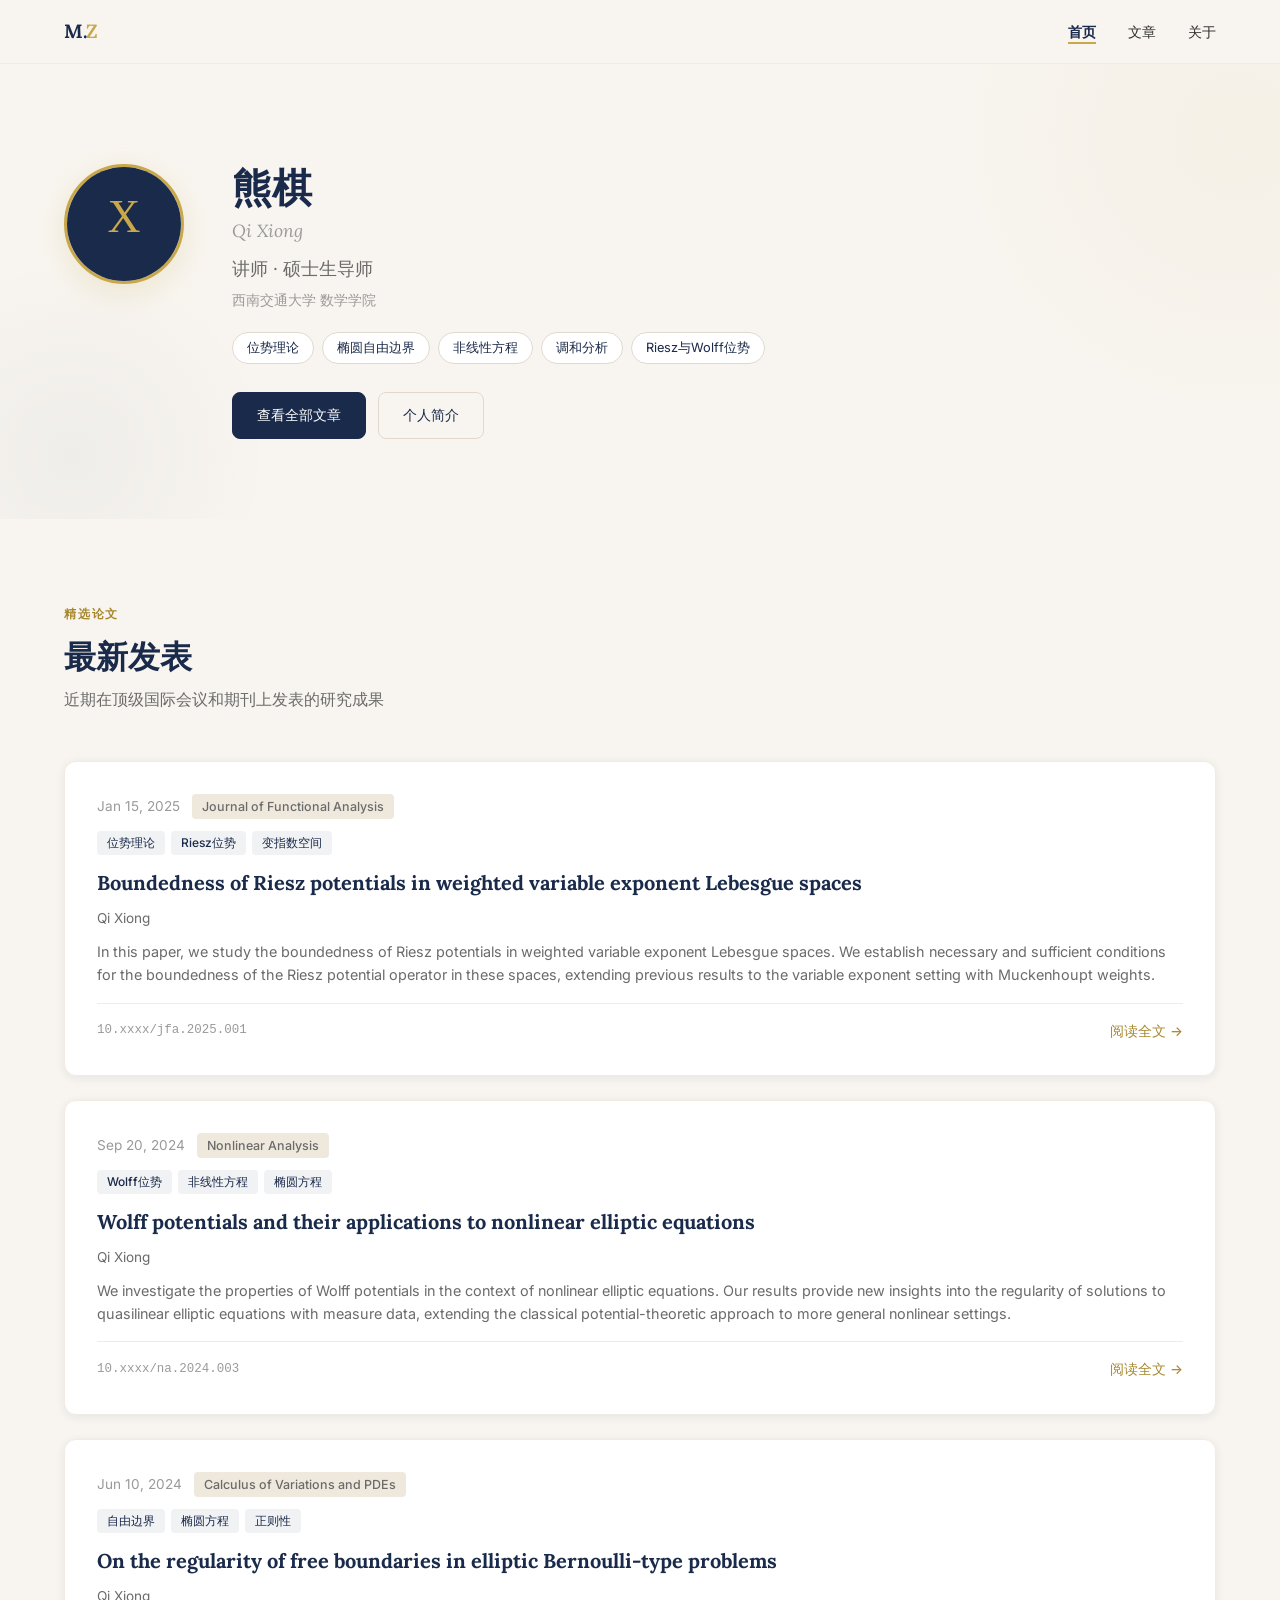
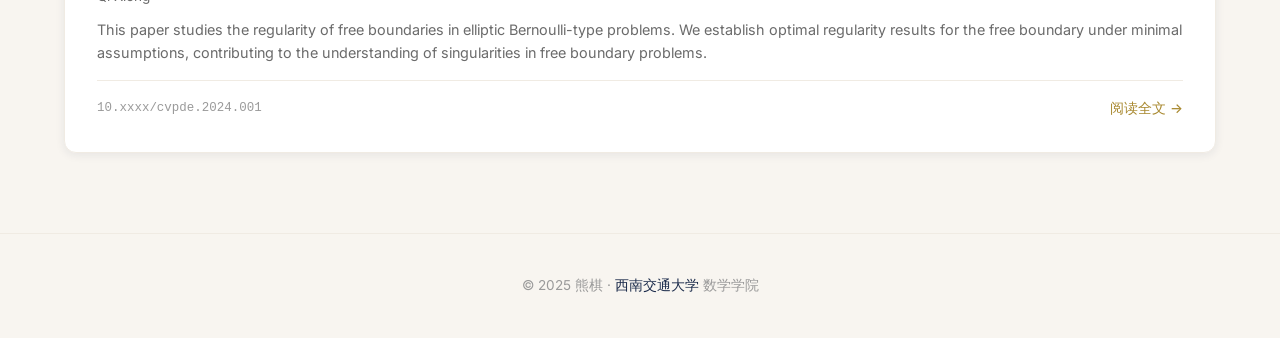
==== index.html @ 9bc05aa5 "v4" ====
<!DOCTYPE html>
<html lang="zh-CN">
<head>
  <meta charset="UTF-8">
  <meta name="viewport" content="width=device-width, initial-scale=1.0">
  <title>熊棋 - 西南交通大学 | 学术主页</title>
  <meta name="description" content="熊棋，西南交通大学数学学院讲师，研究领域包括位势理论、椭圆自由边界、非线性方程等。">
  <link rel="preconnect" href="https://fonts.googleapis.com">
  <link rel="preconnect" href="https://fonts.gstatic.com" crossorigin>
  <link href="https://fonts.googleapis.com/css2?family=Inter:wght@400;500;600;700&family=Lora:ital,wght@0,400;0,600;0,700;1,400&display=swap" rel="stylesheet">
  <link rel="stylesheet" href="css/style.css">
</head>
<body data-page="home">

  <!-- Navigation -->
  <nav class="nav">
    <div class="nav-inner">
      <a href="index.html" class="nav-logo">M.<span>Z</span></a>
      <ul class="nav-links">
        <li><a href="index.html">首页</a></li>
        <li><a href="articles.html">文章</a></li>
        <li><a href="about.html">关于</a></li>
      </ul>
      <button class="nav-toggle" aria-label="切换导航菜单">
        <span></span>
        <span></span>
        <span></span>
      </button>
    </div>
  </nav>

  <!-- Main Content -->
  <main class="main">

    <!-- Hero Section -->
    <section class="hero">
      <div class="container">
        <div class="hero-content">
          <div class="hero-avatar fade-in" id="hero-avatar">
            <div class="skeleton" style="width:120px;height:120px;border-radius:50%;"></div>
          </div>
          <div class="hero-text">
            <h1 class="hero-name fade-in fade-in-delay-1" id="hero-name"></h1>
            <p class="hero-name-en fade-in fade-in-delay-1" id="hero-name-en"></p>
            <p class="hero-title fade-in fade-in-delay-2" id="hero-title"></p>
            <p class="hero-affiliation fade-in fade-in-delay-2" id="hero-affiliation"></p>
            <div class="hero-interests fade-in fade-in-delay-3" id="hero-interests"></div>
            <div class="hero-actions fade-in fade-in-delay-4">
              <a href="articles.html" class="btn btn-primary">查看全部文章</a>
              <a href="about.html" class="btn btn-outline">个人简介</a>
            </div>
          </div>
        </div>
      </div>
    </section>

    <!-- Stats Section -->
    <div class="stats">
      <div class="stats-grid">
        <div class="stat-item fade-in">
          <div class="stat-number" id="stat-papers">—</div>
          <div class="stat-label">论文总数</div>
        </div>
        <div class="stat-item fade-in fade-in-delay-1">
          <div class="stat-number" id="stat-citations">—</div>
          <div class="stat-label">引用次数</div>
        </div>
        <div class="stat-item fade-in fade-in-delay-2">
          <div class="stat-number" id="stat-hindex">—</div>
          <div class="stat-label">H-index</div>
        </div>
        <div class="stat-item fade-in fade-in-delay-3">
          <div class="stat-number" id="stat-since">—</div>
          <div class="stat-label">研究起始</div>
        </div>
      </div>
    </div>

    <!-- Featured Articles -->
    <section class="section">
      <div class="container">
        <div class="section-header fade-in">
          <span class="section-tag">精选论文</span>
          <h2 class="section-title">最新发表</h2>
          <p class="section-subtitle">近期在顶级国际会议和期刊上发表的研究成果</p>
        </div>
        <div class="articles-grid" id="featured-articles">
          <div class="skeleton" style="height:200px;margin-bottom:16px;"></div>
          <div class="skeleton" style="height:200px;margin-bottom:16px;"></div>
          <div class="skeleton" style="height:200px;"></div>
        </div>
      </div>
    </section>

  </main>

  <!-- Footer -->
  <footer class="footer">
    <div class="footer-inner">
      <p class="footer-text">&copy; 2025 熊棋 · <a href="https://www.swjtu.edu.cn" target="_blank" rel="noopener">西南交通大学</a> 数学学院</p>
    </div>
  </footer>

  <script src="js/main.js"></script>
</body>
</html>
---- css/style.css ----
/* ===== CSS Variables ===== */
:root {
  --color-navy: #1a2a4a;
  --color-navy-light: #2a3f6a;
  --color-navy-dark: #0f1a2e;
  --color-gold: #c9a84c;
  --color-gold-light: #e0c878;
  --color-gold-dark: #a8882e;
  --color-ivory: #f8f5f0;
  --color-ivory-dark: #efe8dd;
  --color-white: #ffffff;
  --color-text: #2d2d2d;
  --color-text-light: #6b6b6b;
  --color-text-lighter: #9a9a9a;
  --color-border: #e0d8cc;
  --color-border-light: #f0ebe3;
  --color-card-shadow: rgba(26, 42, 74, 0.08);
  --color-card-shadow-hover: rgba(26, 42, 74, 0.15);
  --font-heading: 'Lora', 'Georgia', 'Times New Roman', serif;
  --font-body: 'Inter', -apple-system, BlinkMacSystemFont, 'Segoe UI', sans-serif;
  --font-mono: 'JetBrains Mono', 'Fira Code', 'Consolas', monospace;
  --max-width: 1200px;
  --nav-height: 64px;
  --transition: 0.3s cubic-bezier(0.4, 0, 0.2, 1);
}

/* ===== Reset & Base ===== */
*, *::before, *::after {
  margin: 0;
  padding: 0;
  box-sizing: border-box;
}

html {
  scroll-behavior: smooth;
  font-size: 16px;
}

body {
  font-family: var(--font-body);
  color: var(--color-text);
  background-color: var(--color-ivory);
  line-height: 1.7;
  -webkit-font-smoothing: antialiased;
  -moz-osx-font-smoothing: grayscale;
}

/* ===== Navigation ===== */
.nav {
  position: fixed;
  top: 0;
  left: 0;
  right: 0;
  z-index: 1000;
  background: rgba(248, 245, 240, 0.92);
  backdrop-filter: blur(12px);
  -webkit-backdrop-filter: blur(12px);
  border-bottom: 1px solid var(--color-border-light);
  height: var(--nav-height);
  transition: box-shadow var(--transition);
}

.nav.scrolled {
  box-shadow: 0 2px 20px rgba(26, 42, 74, 0.06);
}

.nav-inner {
  max-width: var(--max-width);
  margin: 0 auto;
  padding: 0 24px;
  height: 100%;
  display: flex;
  align-items: center;
  justify-content: space-between;
}

.nav-logo {
  font-family: var(--font-heading);
  font-size: 1.2rem;
  font-weight: 700;
  color: var(--color-navy);
  text-decoration: none;
  letter-spacing: -0.02em;
}

.nav-logo span {
  color: var(--color-gold);
}

.nav-links {
  display: flex;
  align-items: center;
  gap: 32px;
  list-style: none;
}

.nav-links a {
  text-decoration: none;
  color: var(--color-text);
  font-size: 0.9rem;
  font-weight: 500;
  transition: color var(--transition);
  position: relative;
  padding: 4px 0;
}

.nav-links a::after {
  content: '';
  position: absolute;
  bottom: 0;
  left: 0;
  width: 0;
  height: 2px;
  background: var(--color-gold);
  transition: width var(--transition);
}

.nav-links a:hover {
  color: var(--color-navy);
}

.nav-links a:hover::after,
.nav-links a.active::after {
  width: 100%;
}

.nav-links a.active {
  color: var(--color-navy);
  font-weight: 600;
}

.nav-toggle {
  display: none;
  flex-direction: column;
  gap: 5px;
  cursor: pointer;
  background: none;
  border: none;
  padding: 4px;
}

.nav-toggle span {
  display: block;
  width: 24px;
  height: 2px;
  background: var(--color-navy);
  transition: var(--transition);
  border-radius: 2px;
}

.nav-toggle.open span:nth-child(1) {
  transform: rotate(45deg) translate(5px, 5px);
}

.nav-toggle.open span:nth-child(2) {
  opacity: 0;
}

.nav-toggle.open span:nth-child(3) {
  transform: rotate(-45deg) translate(5px, -5px);
}

/* ===== Main Content ===== */
.main {
  padding-top: var(--nav-height);
  min-height: 100vh;
}

.container {
  max-width: var(--max-width);
  margin: 0 auto;
  padding: 0 24px;
}

/* ===== Hero Section ===== */
.hero {
  padding: 100px 0 80px;
  position: relative;
  overflow: hidden;
}

.hero::before {
  content: '';
  position: absolute;
  top: -50%;
  right: -20%;
  width: 600px;
  height: 600px;
  background: radial-gradient(circle, rgba(201, 168, 76, 0.06) 0%, transparent 70%);
  pointer-events: none;
}

.hero::after {
  content: '';
  position: absolute;
  bottom: -30%;
  left: -10%;
  width: 400px;
  height: 400px;
  background: radial-gradient(circle, rgba(26, 42, 74, 0.04) 0%, transparent 70%);
  pointer-events: none;
}

.hero-content {
  display: flex;
  align-items: flex-start;
  gap: 48px;
  position: relative;
  z-index: 1;
}

.hero-avatar {
  flex-shrink: 0;
  width: 120px;
  height: 120px;
  border-radius: 50%;
  overflow: hidden;
  border: 3px solid var(--color-gold);
  box-shadow: 0 8px 30px rgba(201, 168, 76, 0.2);
}

.hero-avatar img {
  width: 100%;
  height: 100%;
  object-fit: cover;
}

.hero-text {
  flex: 1;
}

.hero-name {
  font-family: var(--font-heading);
  font-size: 2.5rem;
  font-weight: 700;
  color: var(--color-navy);
  line-height: 1.2;
  margin-bottom: 4px;
}

.hero-name-en {
  font-family: var(--font-heading);
  font-size: 1.1rem;
  color: var(--color-text-lighter);
  font-style: italic;
  margin-bottom: 8px;
}

.hero-title {
  font-size: 1.1rem;
  color: var(--color-text-light);
  margin-bottom: 4px;
}

.hero-affiliation {
  font-size: 0.9rem;
  color: var(--color-text-lighter);
  margin-bottom: 20px;
}

.hero-interests {
  display: flex;
  flex-wrap: wrap;
  gap: 8px;
  margin-bottom: 28px;
}

.hero-interests span {
  background: var(--color-white);
  padding: 4px 14px;
  border-radius: 20px;
  font-size: 0.8rem;
  color: var(--color-navy);
  border: 1px solid var(--color-border);
  transition: all var(--transition);
}

.hero-interests span:hover {
  border-color: var(--color-gold);
  background: rgba(201, 168, 76, 0.06);
}

.hero-actions {
  display: flex;
  gap: 12px;
  flex-wrap: wrap;
}

.btn {
  display: inline-flex;
  align-items: center;
  gap: 8px;
  padding: 10px 24px;
  border-radius: 8px;
  font-size: 0.9rem;
  font-weight: 500;
  text-decoration: none;
  transition: all var(--transition);
  cursor: pointer;
  border: none;
  font-family: var(--font-body);
}

.btn-primary {
  background: var(--color-navy);
  color: var(--color-white);
  border: 1px solid var(--color-navy);
}

.btn-primary:hover {
  background: var(--color-navy-light);
  transform: translateY(-1px);
  box-shadow: 0 4px 15px rgba(26, 42, 74, 0.2);
}

.btn-outline {
  background: transparent;
  color: var(--color-navy);
  border: 1px solid var(--color-border);
}

.btn-outline:hover {
  border-color: var(--color-gold);
  color: var(--color-gold-dark);
  transform: translateY(-1px);
}

.btn-gold {
  background: var(--color-gold);
  color: var(--color-navy);
  border: 1px solid var(--color-gold);
}

.btn-gold:hover {
  background: var(--color-gold-light);
  transform: translateY(-1px);
  box-shadow: 0 4px 15px rgba(201, 168, 76, 0.3);
}

/* ===== Stats Section ===== */
.stats {
  padding: 60px 0;
  border-top: 1px solid var(--color-border-light);
  border-bottom: 1px solid var(--color-border-light);
  margin: 0 24px;
}

.stats-grid {
  max-width: var(--max-width);
  margin: 0 auto;
  display: grid;
  grid-template-columns: repeat(4, 1fr);
  gap: 24px;
}

.stat-item {
  text-align: center;
  padding: 16px;
}

.stat-number {
  font-family: var(--font-heading);
  font-size: 2.2rem;
  font-weight: 700;
  color: var(--color-navy);
  line-height: 1.2;
}

.stat-label {
  font-size: 0.85rem;
  color: var(--color-text-lighter);
  margin-top: 4px;
  text-transform: uppercase;
  letter-spacing: 0.05em;
  font-weight: 500;
}

/* ===== Section Titles ===== */
.section {
  padding: 80px 0;
}

.section-header {
  margin-bottom: 48px;
}

.section-tag {
  display: inline-block;
  font-size: 0.75rem;
  font-weight: 600;
  text-transform: uppercase;
  letter-spacing: 0.15em;
  color: var(--color-gold-dark);
  margin-bottom: 12px;
}

.section-title {
  font-family: var(--font-heading);
  font-size: 2rem;
  font-weight: 700;
  color: var(--color-navy);
  line-height: 1.3;
}

.section-subtitle {
  font-size: 1rem;
  color: var(--color-text-light);
  margin-top: 8px;
  max-width: 600px;
}

/* ===== Article Cards ===== */
.articles-grid {
  display: grid;
  gap: 24px;
}

.article-card {
  background: var(--color-white);
  border-radius: 12px;
  padding: 32px;
  border: 1px solid var(--color-border-light);
  box-shadow: 0 2px 10px var(--color-card-shadow);
  transition: all var(--transition);
  cursor: pointer;
}

.article-card:hover {
  box-shadow: 0 8px 30px var(--color-card-shadow-hover);
  transform: translateY(-2px);
  border-color: var(--color-border);
}

.article-card-meta {
  display: flex;
  align-items: center;
  gap: 12px;
  margin-bottom: 12px;
  font-size: 0.85rem;
  color: var(--color-text-lighter);
}

.article-card-date {
  display: flex;
  align-items: center;
  gap: 4px;
}

.article-card-journal {
  display: inline-block;
  padding: 2px 10px;
  background: var(--color-ivory-dark);
  border-radius: 4px;
  font-size: 0.78rem;
  color: var(--color-text-light);
  font-weight: 500;
}

.article-card-tags {
  display: flex;
  flex-wrap: wrap;
  gap: 6px;
  margin-bottom: 14px;
}

.tag {
  display: inline-block;
  padding: 2px 10px;
  border-radius: 4px;
  font-size: 0.75rem;
  font-weight: 500;
  color: var(--color-navy);
  background: rgba(26, 42, 74, 0.06);
  transition: all var(--transition);
}

.tag:hover {
  background: rgba(26, 42, 74, 0.1);
}

.article-card-title {
  font-family: var(--font-heading);
  font-size: 1.25rem;
  font-weight: 700;
  color: var(--color-navy);
  line-height: 1.4;
  margin-bottom: 10px;
  display: -webkit-box;
  -webkit-line-clamp: 2;
  -webkit-box-orient: vertical;
  overflow: hidden;
}

.article-card-authors {
  font-size: 0.85rem;
  color: var(--color-text-light);
  margin-bottom: 10px;
}

.article-card-abstract {
  font-size: 0.9rem;
  color: var(--color-text-light);
  line-height: 1.6;
  display: -webkit-box;
  -webkit-line-clamp: 3;
  -webkit-box-orient: vertical;
  overflow: hidden;
}

.article-card-footer {
  display: flex;
  align-items: center;
  justify-content: space-between;
  margin-top: 16px;
  padding-top: 16px;
  border-top: 1px solid var(--color-border-light);
}

.article-card-doi {
  font-size: 0.78rem;
  color: var(--color-text-lighter);
  text-decoration: none;
  font-family: var(--font-mono);
}

.article-card-doi:hover {
  color: var(--color-gold-dark);
}

.article-card-link {
  font-size: 0.85rem;
  color: var(--color-gold-dark);
  text-decoration: none;
  font-weight: 500;
  display: flex;
  align-items: center;
  gap: 4px;
  transition: gap var(--transition);
}

.article-card-link:hover {
  gap: 8px;
}

/* ===== Articles Page ===== */
.articles-header {
  padding: 60px 0 48px;
}

.articles-header .section-title {
  font-size: 2.5rem;
}

.articles-controls {
  display: flex;
  gap: 12px;
  margin-bottom: 32px;
  flex-wrap: wrap;
}

.filter-btn {
  padding: 6px 16px;
  border-radius: 20px;
  font-size: 0.85rem;
  font-weight: 500;
  border: 1px solid var(--color-border);
  background: var(--color-white);
  color: var(--color-text-light);
  cursor: pointer;
  transition: all var(--transition);
  font-family: var(--font-body);
}

.filter-btn:hover {
  border-color: var(--color-gold);
  color: var(--color-gold-dark);
}

.filter-btn.active {
  background: var(--color-navy);
  color: var(--color-white);
  border-color: var(--color-navy);
}

/* ===== Article Detail Page ===== */
.article-detail {
  max-width: 800px;
  margin: 0 auto;
  padding: 60px 24px 100px;
}

.article-detail-header {
  margin-bottom: 40px;
}

.article-detail-breadcrumb {
  display: flex;
  align-items: center;
  gap: 8px;
  margin-bottom: 20px;
  font-size: 0.85rem;
}

.article-detail-breadcrumb a {
  color: var(--color-text-lighter);
  text-decoration: none;
  transition: color var(--transition);
}

.article-detail-breadcrumb a:hover {
  color: var(--color-gold-dark);
}

.article-detail-breadcrumb span {
  color: var(--color-text-lighter);
}

.article-detail-title {
  font-family: var(--font-heading);
  font-size: 2rem;
  font-weight: 700;
  color: var(--color-navy);
  line-height: 1.3;
  margin-bottom: 16px;
}

.article-detail-meta {
  display: flex;
  flex-wrap: wrap;
  gap: 16px;
  margin-bottom: 16px;
  font-size: 0.9rem;
  color: var(--color-text-light);
}

.article-detail-meta-item {
  display: flex;
  align-items: center;
  gap: 6px;
}

.article-detail-doi {
  font-family: var(--font-mono);
  font-size: 0.8rem;
  color: var(--color-text-lighter);
  margin-bottom: 20px;
}

.article-detail-doi a {
  color: var(--color-gold-dark);
  text-decoration: none;
}

.article-detail-doi a:hover {
  text-decoration: underline;
}

.article-detail-tags {
  display: flex;
  flex-wrap: wrap;
  gap: 8px;
  margin-bottom: 32px;
}

.article-detail-body {
  font-size: 1rem;
  line-height: 1.8;
  color: var(--color-text);
}

.article-detail-body h2 {
  font-family: var(--font-heading);
  font-size: 1.5rem;
  font-weight: 700;
  color: var(--color-navy);
  margin-top: 40px;
  margin-bottom: 16px;
  padding-bottom: 8px;
  border-bottom: 1px solid var(--color-border-light);
}

.article-detail-body h3 {
  font-family: var(--font-heading);
  font-size: 1.2rem;
  font-weight: 600;
  color: var(--color-navy);
  margin-top: 28px;
  margin-bottom: 12px;
}

.article-detail-body p {
  margin-bottom: 16px;
}

.article-detail-body ul,
.article-detail-body ol {
  margin-bottom: 16px;
  padding-left: 24px;
}

.article-detail-body li {
  margin-bottom: 8px;
}

.article-detail-body strong {
  color: var(--color-navy);
  font-weight: 600;
}

.article-detail-body table {
  width: 100%;
  border-collapse: collapse;
  margin: 24px 0;
  font-size: 0.9rem;
}

.article-detail-body th,
.article-detail-body td {
  padding: 10px 16px;
  border: 1px solid var(--color-border);
  text-align: left;
}

.article-detail-body th {
  background: var(--color-navy);
  color: var(--color-white);
  font-weight: 600;
}

.article-detail-body tr:nth-child(even) {
  background: rgba(26, 42, 74, 0.02);
}

/* ===== About Page ===== */
.about-header {
  padding: 60px 0 48px;
}

.about-layout {
  display: grid;
  grid-template-columns: 1fr 1fr;
  gap: 64px;
  margin-bottom: 60px;
}

.about-section-title {
  font-family: var(--font-heading);
  font-size: 1.3rem;
  font-weight: 700;
  color: var(--color-navy);
  margin-bottom: 20px;
  padding-bottom: 8px;
  border-bottom: 2px solid var(--color-gold);
  display: inline-block;
}

.about-bio {
  font-size: 1rem;
  color: var(--color-text);
  line-height: 1.8;
}

.timeline {
  position: relative;
  padding-left: 28px;
}

.timeline::before {
  content: '';
  position: absolute;
  left: 8px;
  top: 0;
  bottom: 0;
  width: 2px;
  background: var(--color-border);
}

.timeline-item {
  position: relative;
  margin-bottom: 28px;
}

.timeline-item:last-child {
  margin-bottom: 0;
}

.timeline-item::before {
  content: '';
  position: absolute;
  left: -24px;
  top: 6px;
  width: 12px;
  height: 12px;
  border-radius: 50%;
  background: var(--color-gold);
  border: 2px solid var(--color-ivory);
}

.timeline-period {
  font-size: 0.8rem;
  color: var(--color-text-lighter);
  font-weight: 500;
  margin-bottom: 4px;
}

.timeline-title {
  font-size: 1rem;
  font-weight: 600;
  color: var(--color-navy);
}

.timeline-org {
  font-size: 0.9rem;
  color: var(--color-text-light);
}

.contact-info {
  background: var(--color-white);
  border-radius: 12px;
  padding: 32px;
  border: 1px solid var(--color-border-light);
  margin-top: 40px;
}

.contact-item {
  display: flex;
  align-items: center;
  gap: 12px;
  padding: 12px 0;
  border-bottom: 1px solid var(--color-border-light);
}

.contact-item:last-child {
  border-bottom: none;
}

.contact-item-icon {
  width: 40px;
  height: 40px;
  display: flex;
  align-items: center;
  justify-content: center;
  background: rgba(26, 42, 74, 0.06);
  border-radius: 8px;
  flex-shrink: 0;
}

.contact-item-icon svg {
  width: 20px;
  height: 20px;
  color: var(--color-navy);
}

.contact-item-label {
  font-size: 0.85rem;
  color: var(--color-text-lighter);
}

.contact-item-value {
  font-size: 0.95rem;
  color: var(--color-navy);
  font-weight: 500;
}

.contact-item-value a {
  color: var(--color-gold-dark);
  text-decoration: none;
}

.contact-item-value a:hover {
  text-decoration: underline;
}

/* ===== Footer ===== */
.footer {
  border-top: 1px solid var(--color-border-light);
  padding: 40px 0;
  text-align: center;
}

.footer-inner {
  max-width: var(--max-width);
  margin: 0 auto;
  padding: 0 24px;
}

.footer-text {
  font-size: 0.85rem;
  color: var(--color-text-lighter);
}

.footer-text a {
  color: var(--color-navy);
  text-decoration: none;
}

.footer-text a:hover {
  color: var(--color-gold-dark);
}

/* ===== Page Header ===== */
.page-header {
  padding: 100px 0 48px;
  position: relative;
}

.page-header::after {
  content: '';
  position: absolute;
  bottom: 0;
  left: 50%;
  transform: translateX(-50%);
  width: 60px;
  height: 3px;
  background: var(--color-gold);
}

.page-header .section-title {
  font-size: 2.5rem;
}

/* ===== Animations ===== */
.fade-in {
  opacity: 0;
  transform: translateY(20px);
  animation: fadeInUp 0.6s ease forwards;
}

.fade-in-delay-1 { animation-delay: 0.1s; }
.fade-in-delay-2 { animation-delay: 0.2s; }
.fade-in-delay-3 { animation-delay: 0.3s; }
.fade-in-delay-4 { animation-delay: 0.4s; }

@keyframes fadeInUp {
  to {
    opacity: 1;
    transform: translateY(0);
  }
}

/* ===== Skeleton Loading ===== */
.skeleton {
  background: linear-gradient(90deg, var(--color-ivory-dark) 25%, var(--color-border-light) 50%, var(--color-ivory-dark) 75%);
  background-size: 200% 100%;
  animation: shimmer 1.5s infinite;
  border-radius: 8px;
}

@keyframes shimmer {
  0% { background-position: 200% 0; }
  100% { background-position: -200% 0; }
}

/* ===== Project Cards ===== */
.projects-list {
  display: grid;
  gap: 16px;
  margin-top: 24px;
}

.project-card {
  background: var(--color-white);
  border-radius: 12px;
  padding: 24px 28px;
  border: 1px solid var(--color-border-light);
  box-shadow: 0 2px 10px var(--color-card-shadow);
  transition: all var(--transition);
  border-left: 4px solid var(--color-gold);
}

.project-card:hover {
  box-shadow: 0 8px 30px var(--color-card-shadow-hover);
  transform: translateY(-1px);
}

.project-card-header {
  display: flex;
  align-items: center;
  gap: 12px;
  margin-bottom: 8px;
}

.project-type {
  display: inline-block;
  padding: 2px 10px;
  border-radius: 4px;
  font-size: 0.75rem;
  font-weight: 600;
  background: var(--color-navy);
  color: var(--color-white);
}

.project-type.participate {
  background: rgba(26, 42, 74, 0.08);
  color: var(--color-navy);
}

.project-status {
  display: inline-block;
  padding: 2px 10px;
  border-radius: 4px;
  font-size: 0.75rem;
  font-weight: 500;
  background: rgba(201, 168, 76, 0.15);
  color: var(--color-gold-dark);
}

.project-status.closed {
  background: rgba(154, 154, 154, 0.12);
  color: var(--color-text-lighter);
}

.project-name {
  font-size: 0.9rem;
  color: var(--color-text);
  line-height: 1.5;
  margin-bottom: 8px;
}

.project-meta {
  display: flex;
  gap: 16px;
  font-size: 0.8rem;
  color: var(--color-text-lighter);
}

.project-meta-item {
  display: flex;
  align-items: center;
  gap: 4px;
}

/* ===== Error State ===== */
.error-state {
  text-align: center;
  padding: 80px 24px;
}

.error-state h2 {
  font-family: var(--font-heading);
  color: var(--color-navy);
  margin-bottom: 12px;
}

.error-state p {
  color: var(--color-text-light);
  margin-bottom: 24px;
}

/* ===== Empty State ===== */
.empty-state {
  text-align: center;
  padding: 60px 24px;
  color: var(--color-text-lighter);
}

/* ===== Responsive ===== */
@media (max-width: 1024px) {
  .hero-content {
    gap: 32px;
  }

  .hero-name {
    font-size: 2rem;
  }

  .about-layout {
    gap: 40px;
  }
}

@media (max-width: 768px) {
  .nav-links {
    position: fixed;
    top: var(--nav-height);
    left: 0;
    right: 0;
    background: rgba(248, 245, 240, 0.98);
    backdrop-filter: blur(12px);
    flex-direction: column;
    padding: 24px;
    gap: 16px;
    border-bottom: 1px solid var(--color-border-light);
    transform: translateY(-100%);
    opacity: 0;
    transition: all var(--transition);
    pointer-events: none;
  }

  .nav-links.open {
    transform: translateY(0);
    opacity: 1;
    pointer-events: all;
  }

  .nav-toggle {
    display: flex;
  }

  .hero {
    padding: 60px 0 40px;
  }

  .hero-content {
    flex-direction: column;
    align-items: center;
    text-align: center;
  }

  .hero-avatar {
    width: 100px;
    height: 100px;
  }

  .hero-interests {
    justify-content: center;
  }

  .hero-actions {
    justify-content: center;
  }

  .hero-name {
    font-size: 1.8rem;
  }

  .stats-grid {
    grid-template-columns: repeat(2, 1fr);
    gap: 16px;
  }

  .stat-number {
    font-size: 1.8rem;
  }

  .section-title {
    font-size: 1.6rem;
  }

  .article-card {
    padding: 24px;
  }

  .article-card-title {
    font-size: 1.1rem;
  }

  .article-detail {
    padding: 40px 20px 60px;
  }

  .article-detail-title {
    font-size: 1.5rem;
  }

  .about-layout {
    grid-template-columns: 1fr;
    gap: 32px;
  }

  .page-header {
    padding: 80px 0 36px;
  }

  .page-header .section-title {
    font-size: 2rem;
  }
}

@media (max-width: 480px) {
  .container {
    padding: 0 16px;
  }

  .hero-name {
    font-size: 1.5rem;
  }

  .stats-grid {
    grid-template-columns: repeat(2, 1fr);
  }

  .article-card {
    padding: 20px;
  }

  .article-detail-title {
    font-size: 1.3rem;
  }
}
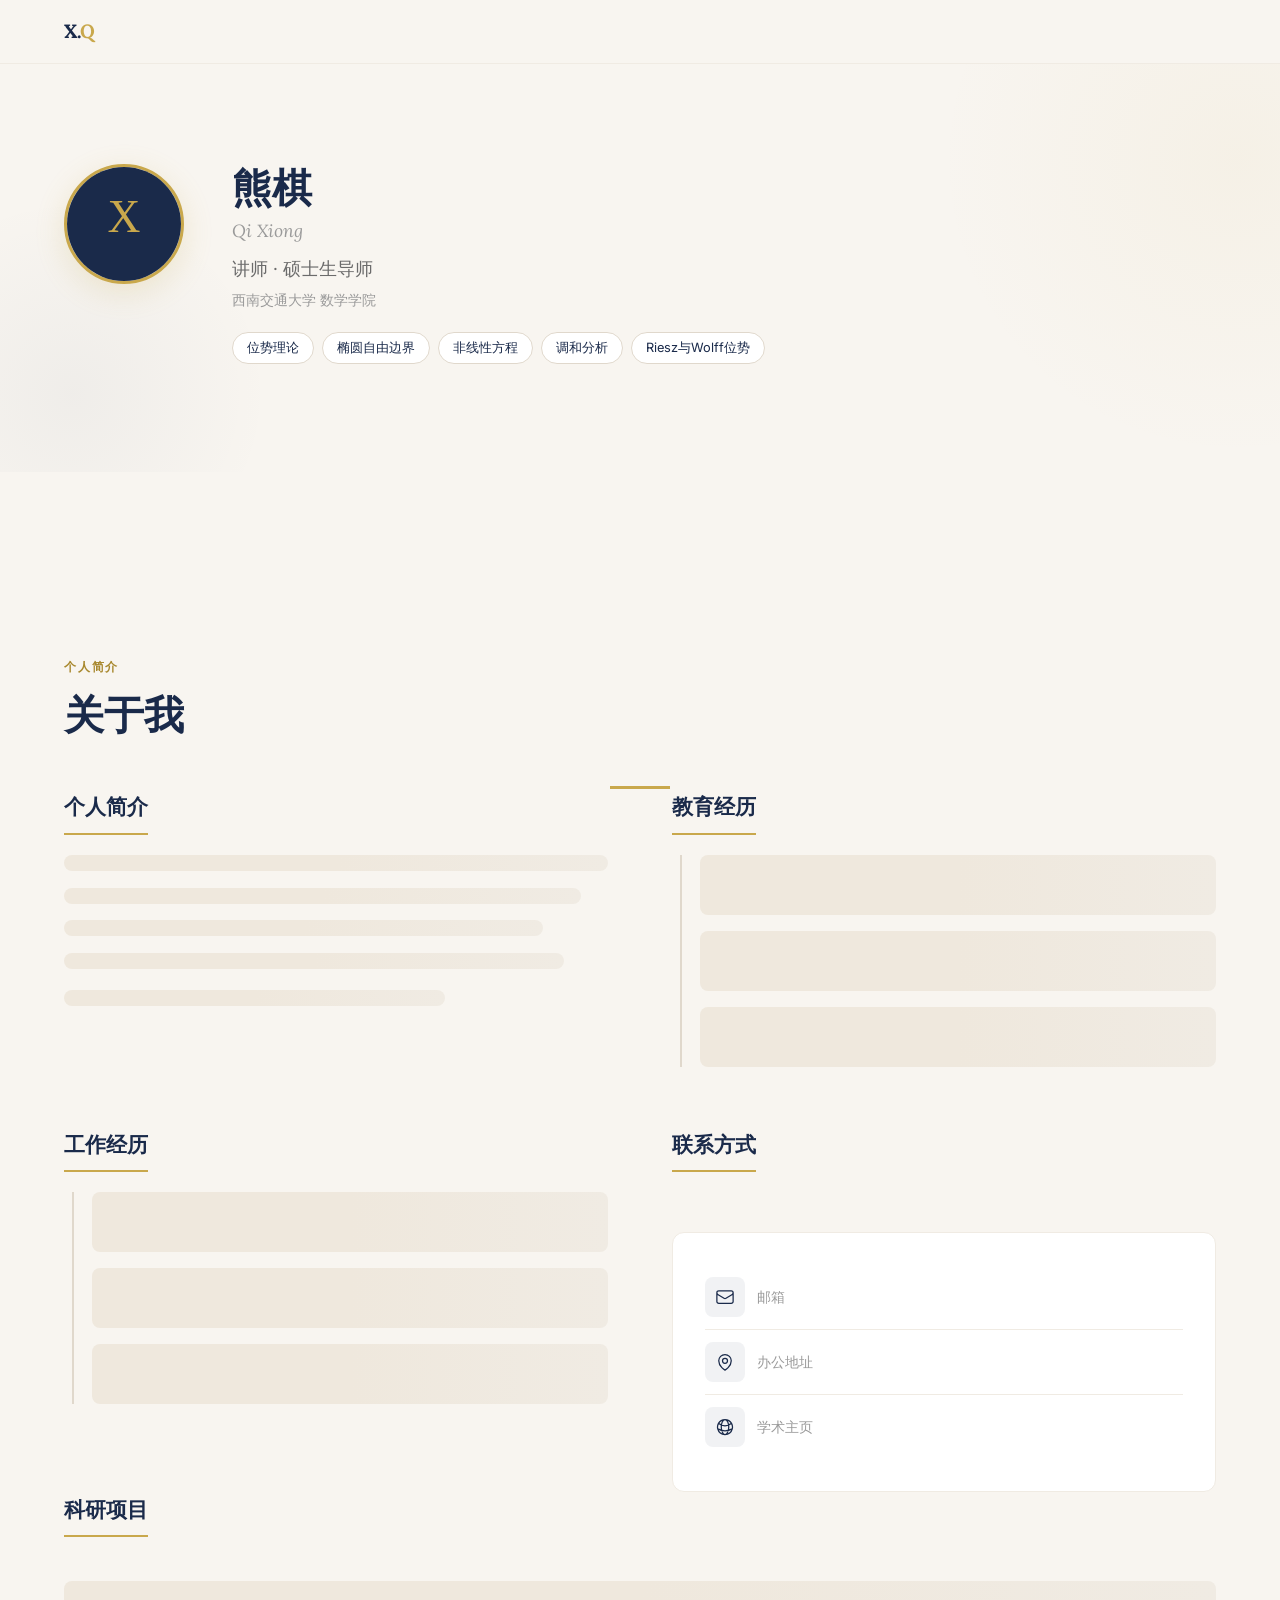
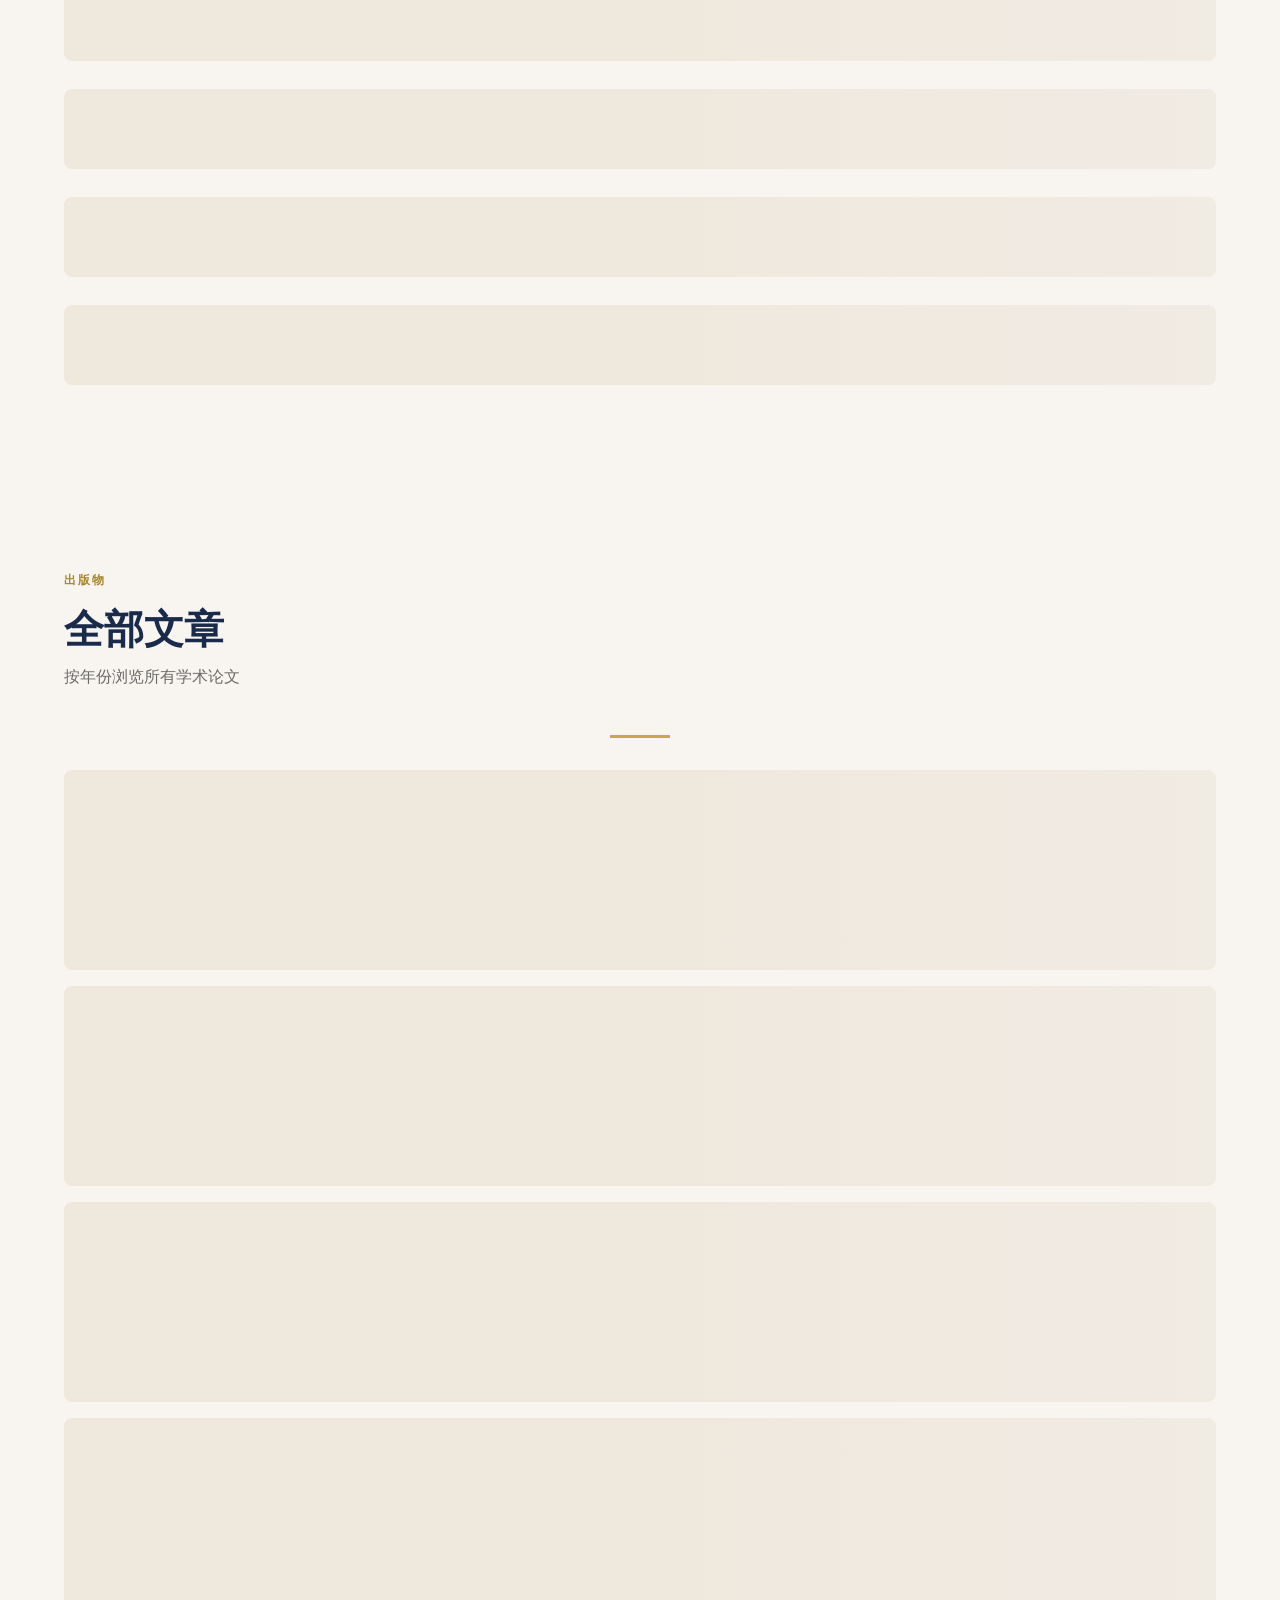
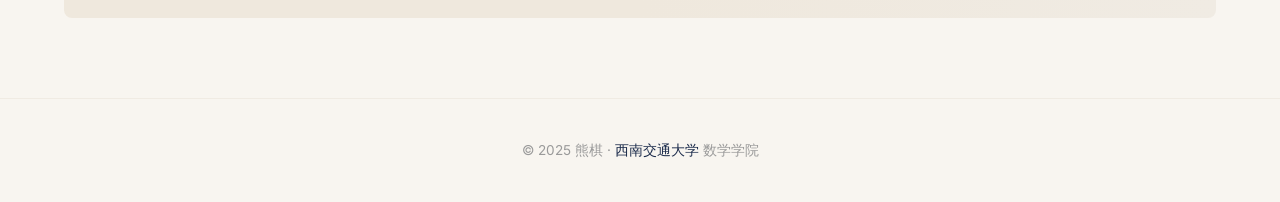
==== commit 16bd2ecd: "v6" ====
--- a/index.html
+++ b/index.html
@@ -15,17 +15,7 @@
   <!-- Navigation -->
   <nav class="nav">
     <div class="nav-inner">
-      <a href="index.html" class="nav-logo">M.<span>Z</span></a>
-      <ul class="nav-links">
-        <li><a href="index.html">首页</a></li>
-        <li><a href="articles.html">文章</a></li>
-        <li><a href="about.html">关于</a></li>
-      </ul>
-      <button class="nav-toggle" aria-label="切换导航菜单">
-        <span></span>
-        <span></span>
-        <span></span>
-      </button>
+      <a href="index.html" class="nav-logo">X.<span>Q</span></a>
     </div>
   </nav>
 
@@ -45,46 +35,120 @@
             <p class="hero-title fade-in fade-in-delay-2" id="hero-title"></p>
             <p class="hero-affiliation fade-in fade-in-delay-2" id="hero-affiliation"></p>
             <div class="hero-interests fade-in fade-in-delay-3" id="hero-interests"></div>
-            <div class="hero-actions fade-in fade-in-delay-4">
-              <a href="articles.html" class="btn btn-primary">查看全部文章</a>
-              <a href="about.html" class="btn btn-outline">个人简介</a>
-            </div>
           </div>
         </div>
       </div>
     </section>
 
-    <!-- Stats Section -->
-    <div class="stats">
-      <div class="stats-grid">
-        <div class="stat-item fade-in">
-          <div class="stat-number" id="stat-papers">—</div>
-          <div class="stat-label">论文总数</div>
-        </div>
-        <div class="stat-item fade-in fade-in-delay-1">
-          <div class="stat-number" id="stat-citations">—</div>
-          <div class="stat-label">引用次数</div>
-        </div>
-        <div class="stat-item fade-in fade-in-delay-2">
-          <div class="stat-number" id="stat-hindex">—</div>
-          <div class="stat-label">H-index</div>
-        </div>
-        <div class="stat-item fade-in fade-in-delay-3">
-          <div class="stat-number" id="stat-since">—</div>
-          <div class="stat-label">研究起始</div>
-        </div>
-      </div>
-    </div>
-
     <!-- Featured Articles -->
     <section class="section">
       <div class="container">
-        <div class="section-header fade-in">
-          <span class="section-tag">精选论文</span>
-          <h2 class="section-title">最新发表</h2>
-          <p class="section-subtitle">近期在顶级国际会议和期刊上发表的研究成果</p>
+        <!-- Page Header -->
+        <div class="page-header">
+          <span class="section-tag">个人简介</span>
+          <h1 class="section-title">关于我</h1>
         </div>
-        <div class="articles-grid" id="featured-articles">
+
+        <!-- Bio -->
+        <div class="about-layout">
+          <div>
+            <h2 class="about-section-title">个人简介</h2>
+            <p class="about-bio" id="about-bio">
+              <span class="skeleton" style="display:inline-block;width:100%;height:16px;margin-bottom:8px;"></span>
+              <span class="skeleton" style="display:inline-block;width:95%;height:16px;margin-bottom:8px;"></span>
+              <span class="skeleton" style="display:inline-block;width:88%;height:16px;margin-bottom:8px;"></span>
+              <span class="skeleton" style="display:inline-block;width:92%;height:16px;margin-bottom:8px;"></span>
+              <span class="skeleton" style="display:inline-block;width:70%;height:16px;"></span>
+            </p>
+          </div>
+
+          <div>
+            <h2 class="about-section-title">教育经历</h2>
+            <div class="timeline" id="education-timeline">
+              <div class="skeleton" style="height:60px;margin-bottom:16px;"></div>
+              <div class="skeleton" style="height:60px;margin-bottom:16px;"></div>
+              <div class="skeleton" style="height:60px;"></div>
+            </div>
+          </div>
+        </div>
+
+        <!-- Experience -->
+        <div class="about-layout" style="margin-bottom:0;">
+          <div>
+            <h2 class="about-section-title">工作经历</h2>
+            <div class="timeline" id="experience-timeline">
+              <div class="skeleton" style="height:60px;margin-bottom:16px;"></div>
+              <div class="skeleton" style="height:60px;margin-bottom:16px;"></div>
+              <div class="skeleton" style="height:60px;"></div>
+            </div>
+          </div>
+
+          <div>
+            <h2 class="about-section-title">联系方式</h2>
+            <div class="contact-info">
+              <div class="contact-item">
+                <div class="contact-item-icon">
+                  <svg xmlns="http://www.w3.org/2000/svg" fill="none" viewBox="0 0 24 24" stroke-width="1.5" stroke="currentColor">
+                    <path stroke-linecap="round" stroke-linejoin="round" d="M21.75 6.75v10.5a2.25 2.25 0 0 1-2.25 2.25h-15a2.25 2.25 0 0 1-2.25-2.25V6.75m19.5 0A2.25 2.25 0 0 0 19.5 4.5h-15a2.25 2.25 0 0 0-2.25 2.25m19.5 0v.243a2.25 2.25 0 0 1-1.07 1.916l-7.5 4.615a2.25 2.25 0 0 1-2.36 0L3.32 8.91a2.25 2.25 0 0 1-1.07-1.916V6.75" />
+                  </svg>
+                </div>
+                <div>
+                  <div class="contact-item-label">邮箱</div>
+                  <div class="contact-item-value" id="contact-email"></div>
+                </div>
+              </div>
+              <div class="contact-item">
+                <div class="contact-item-icon">
+                  <svg xmlns="http://www.w3.org/2000/svg" fill="none" viewBox="0 0 24 24" stroke-width="1.5" stroke="currentColor">
+                    <path stroke-linecap="round" stroke-linejoin="round" d="M15 10.5a3 3 0 1 1-6 0 3 3 0 0 1 6 0Z" />
+                    <path stroke-linecap="round" stroke-linejoin="round" d="M19.5 10.5c0 7.142-7.5 11.25-7.5 11.25S4.5 17.642 4.5 10.5a7.5 7.5 0 1 1 15 0Z" />
+                  </svg>
+                </div>
+                <div>
+                  <div class="contact-item-label">办公地址</div>
+                  <div class="contact-item-value" id="contact-office"></div>
+                </div>
+              </div>
+              <div class="contact-item">
+                <div class="contact-item-icon">
+                  <svg xmlns="http://www.w3.org/2000/svg" fill="none" viewBox="0 0 24 24" stroke-width="1.5" stroke="currentColor">
+                    <path stroke-linecap="round" stroke-linejoin="round" d="M12 21a9.004 9.004 0 0 0 8.716-6.747M12 21a9.004 9.004 0 0 1-8.716-6.747M12 21c2.485 0 4.5-4.03 4.5-9S14.485 3 12 3m0 18c-2.485 0-4.5-4.03-4.5-9S9.515 3 12 3m0 0a8.997 8.997 0 0 1 7.843 4.582M12 3a8.997 8.997 0 0 0-7.843 4.582m15.686 0A11.953 11.953 0 0 1 12 10.5c-2.998 0-5.74-1.1-7.843-2.918m15.686 0A8.959 8.959 0 0 1 21 12c0 .778-.099 1.533-.284 2.253m0 0A17.919 17.919 0 0 1 12 16.5c-3.162 0-6.133-.815-8.716-2.247m0 0A9.015 9.015 0 0 1 3 12c0-1.605.42-3.113 1.157-4.418" />
+                  </svg>
+                </div>
+                <div>
+                  <div class="contact-item-label">学术主页</div>
+                  <div class="contact-item-value" id="contact-scholar"></div>
+                </div>
+              </div>
+            </div>
+          </div>
+        </div>
+
+        <!-- Research Projects -->
+        <div class="section" style="padding-top:0;">
+          <h2 class="about-section-title">科研项目</h2>
+          <div class="projects-list" id="projects-list">
+            <div class="skeleton" style="height:80px;margin-bottom:12px;"></div>
+            <div class="skeleton" style="height:80px;margin-bottom:12px;"></div>
+            <div class="skeleton" style="height:80px;margin-bottom:12px;"></div>
+            <div class="skeleton" style="height:80px;"></div>
+          </div>
+        </div>
+      </div>
+      <div class="container">
+        <!-- Page Header -->
+        <div class="page-header">
+          <span class="section-tag">出版物</span>
+          <h1 class="section-title">全部文章</h1>
+          <p class="section-subtitle">按年份浏览所有学术论文</p>
+        </div>
+
+        <!-- Filter Controls -->
+        <div class="articles-controls" id="filter-controls"></div>
+
+        <!-- Articles List -->
+        <div id="articles-list">
+          <div class="skeleton" style="height:200px;margin-bottom:16px;"></div>
           <div class="skeleton" style="height:200px;margin-bottom:16px;"></div>
           <div class="skeleton" style="height:200px;margin-bottom:16px;"></div>
           <div class="skeleton" style="height:200px;"></div>
--- a/css/style.css
+++ b/css/style.css
@@ -418,11 +418,10 @@
 .article-card {
   background: var(--color-white);
   border-radius: 12px;
-  padding: 32px;
+  padding: 28px;
   border: 1px solid var(--color-border-light);
   box-shadow: 0 2px 10px var(--color-card-shadow);
   transition: all var(--transition);
-  cursor: pointer;
 }
 
 .article-card:hover {
@@ -497,22 +496,12 @@
   margin-bottom: 10px;
 }
 
-.article-card-abstract {
-  font-size: 0.9rem;
-  color: var(--color-text-light);
-  line-height: 1.6;
-  display: -webkit-box;
-  -webkit-line-clamp: 3;
-  -webkit-box-orient: vertical;
-  overflow: hidden;
-}
-
 .article-card-footer {
   display: flex;
   align-items: center;
   justify-content: space-between;
-  margin-top: 16px;
-  padding-top: 16px;
+  margin-top: 12px;
+  padding-top: 12px;
   border-top: 1px solid var(--color-border-light);
 }
 
@@ -1138,7 +1127,7 @@
   }
 
   .article-card {
-    padding: 24px;
+    padding: 20px;
   }
 
   .article-card-title {
@@ -1181,7 +1170,7 @@
   }
 
   .article-card {
-    padding: 20px;
+    padding: 16px;
   }
 
   .article-detail-title {
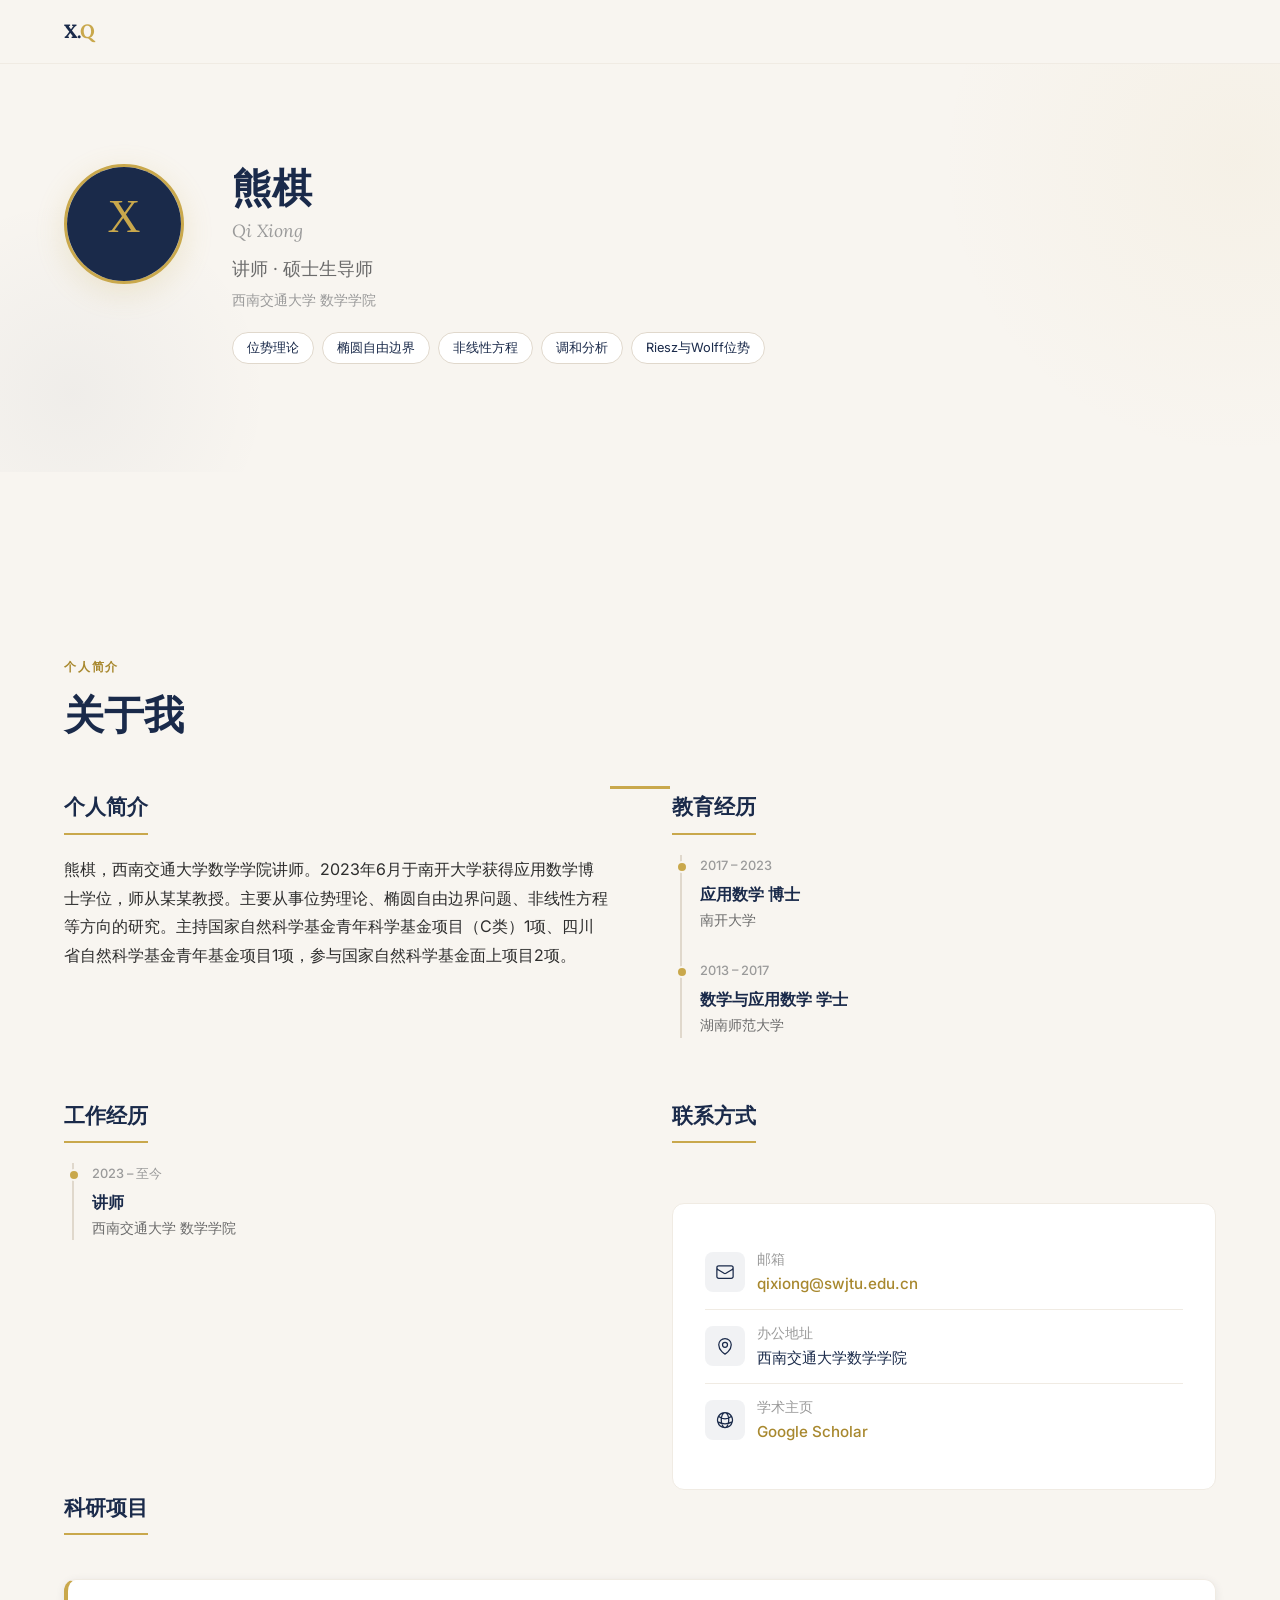
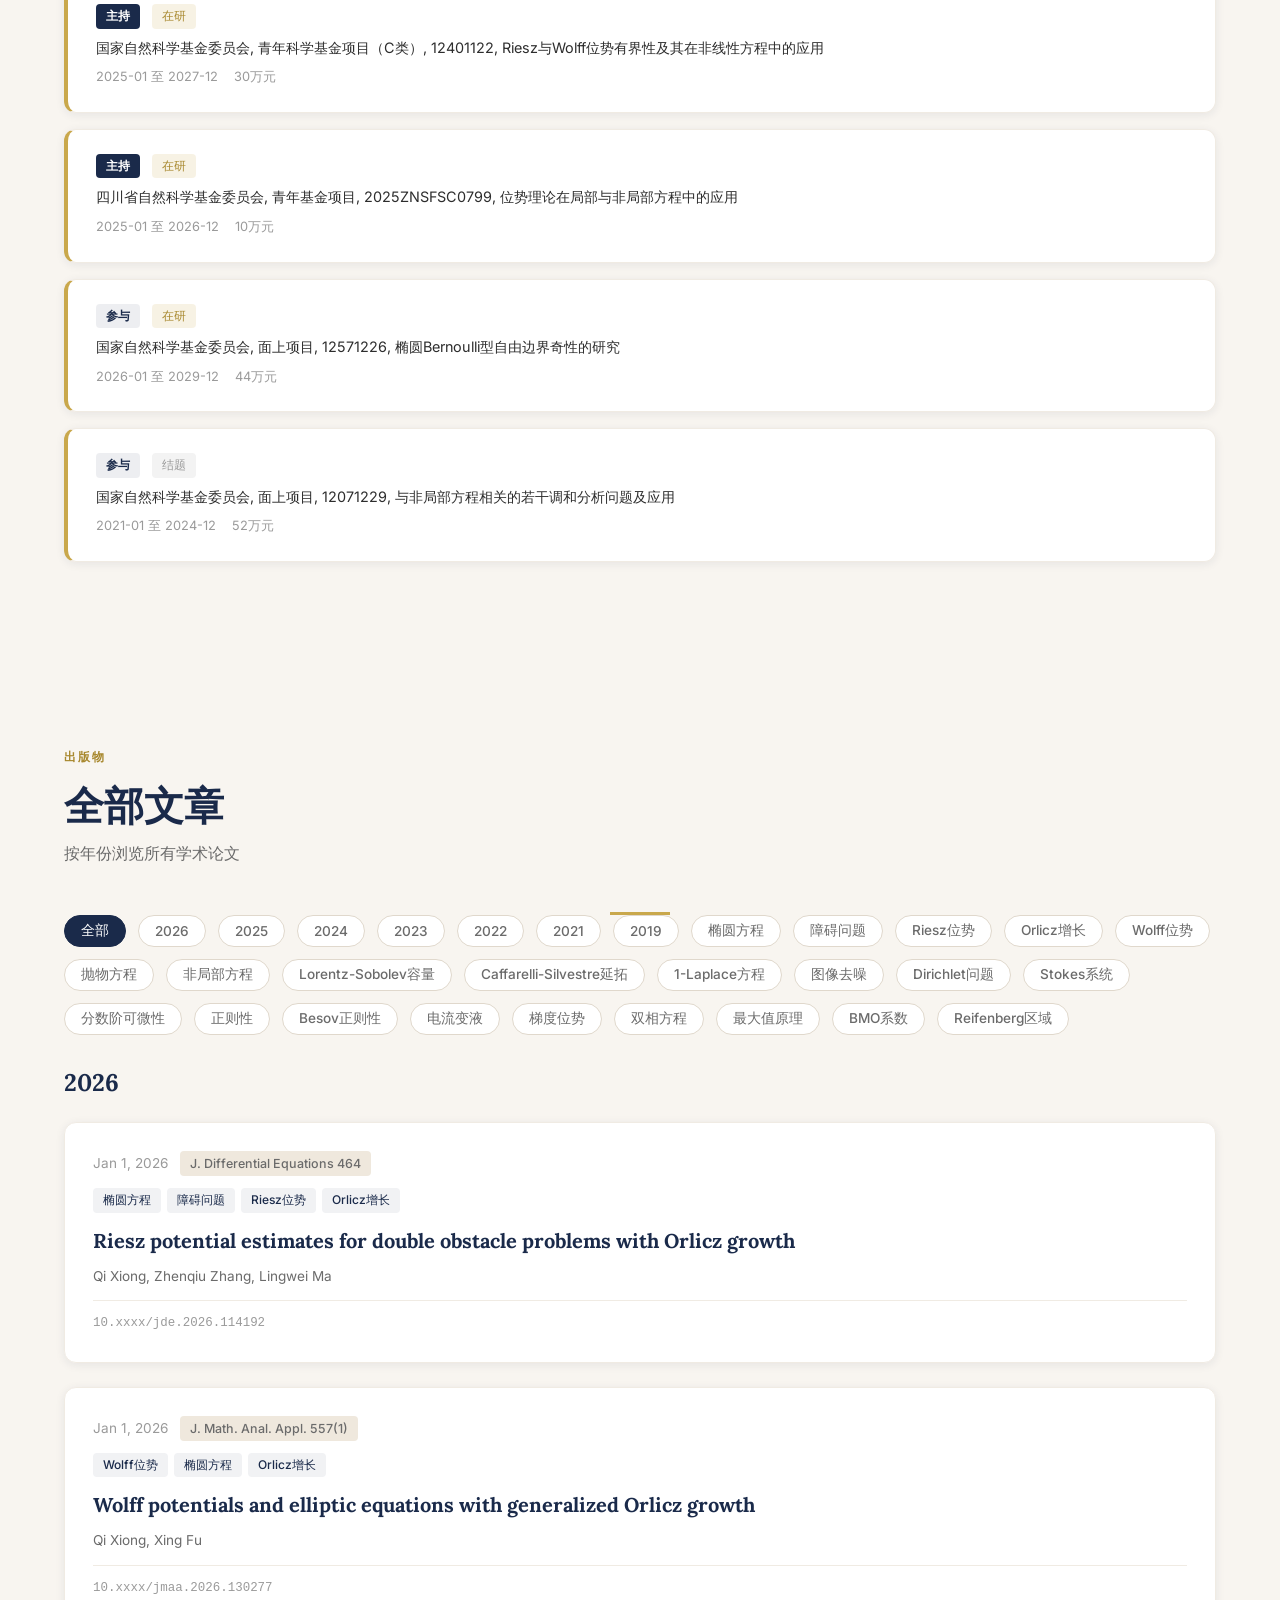
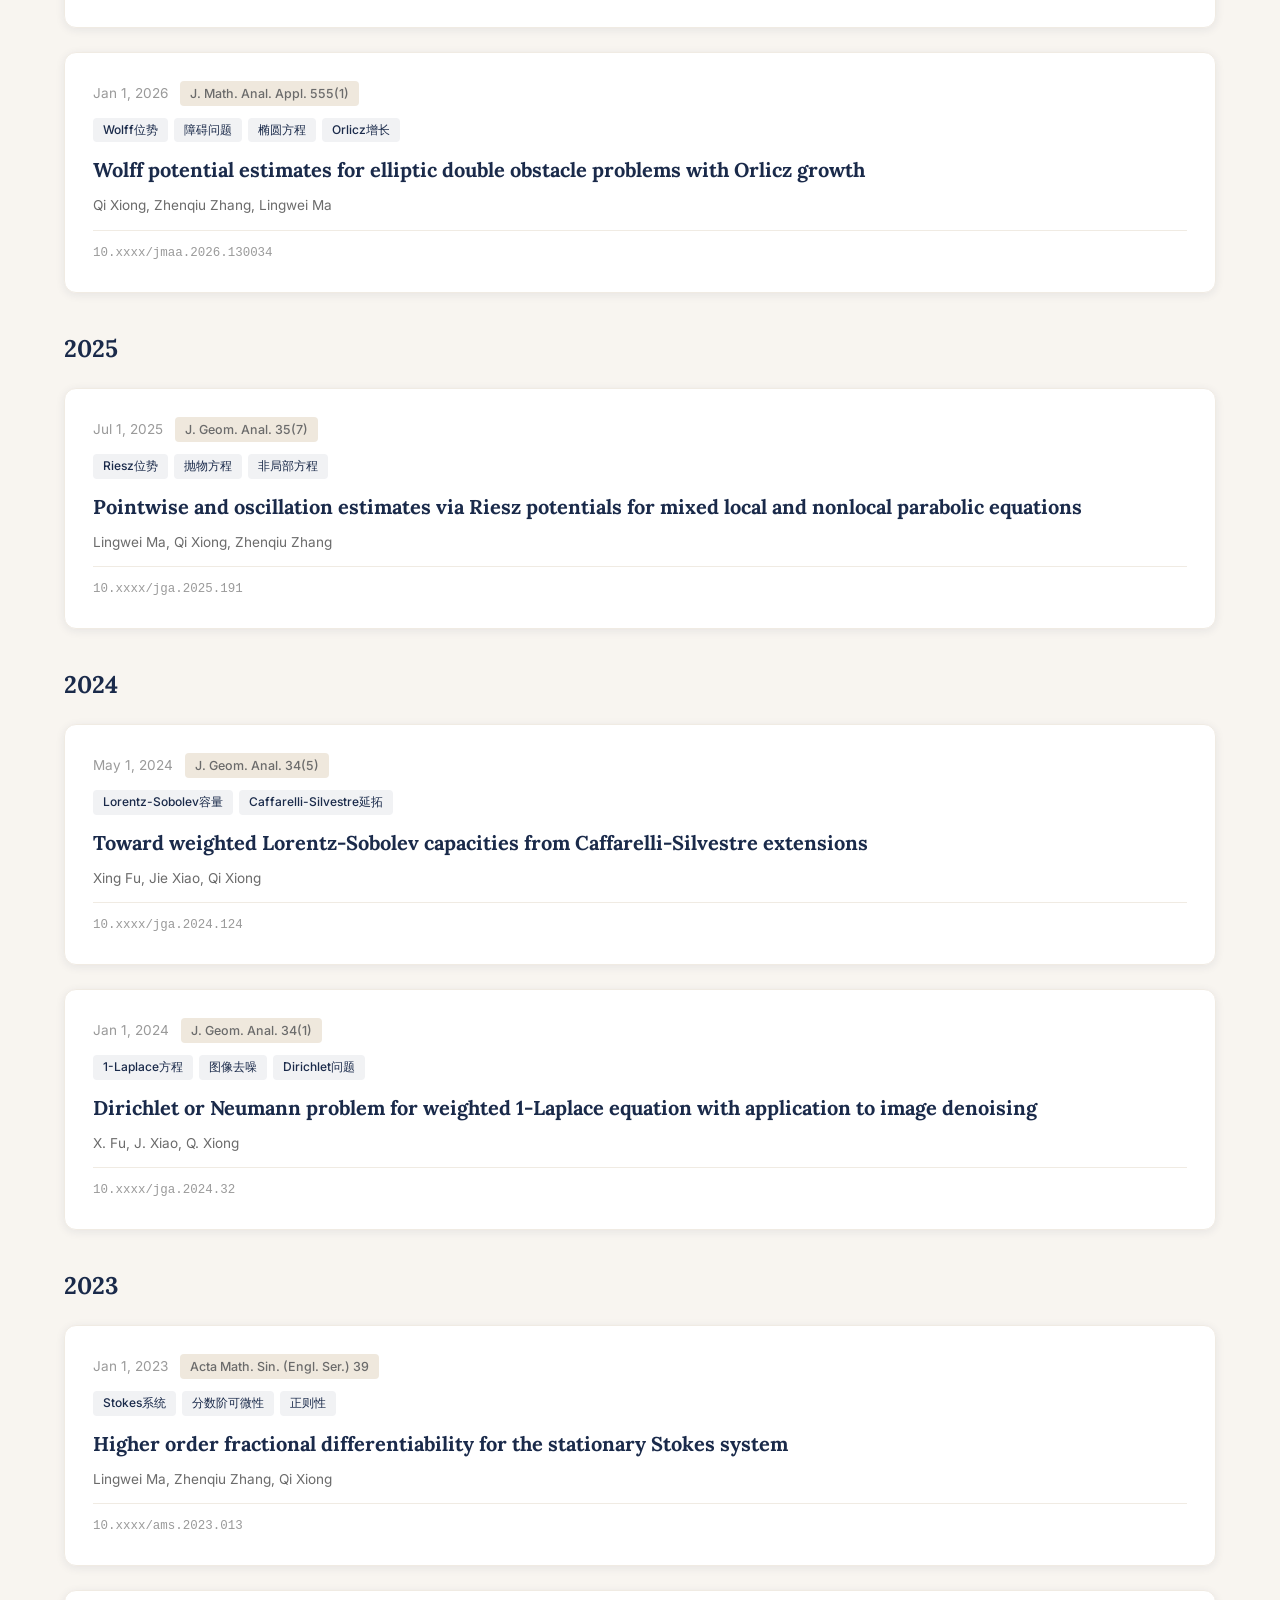
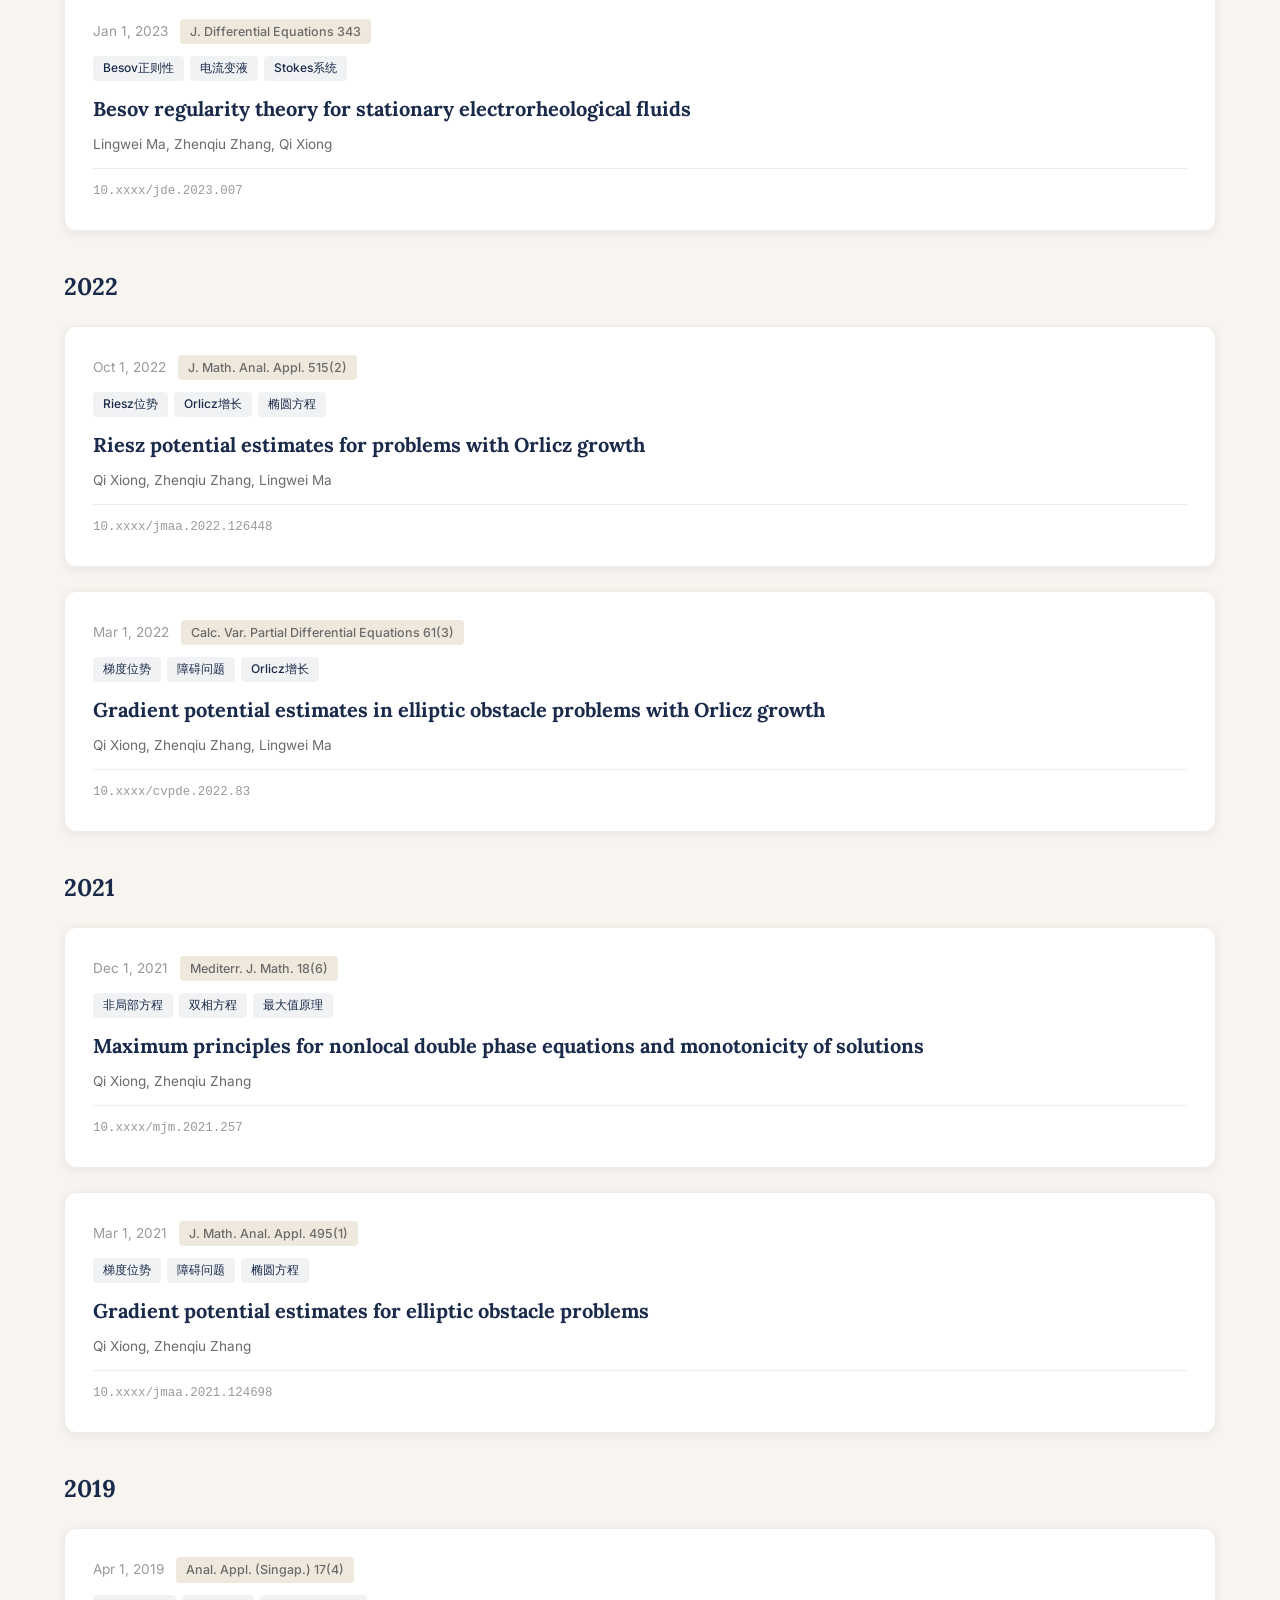
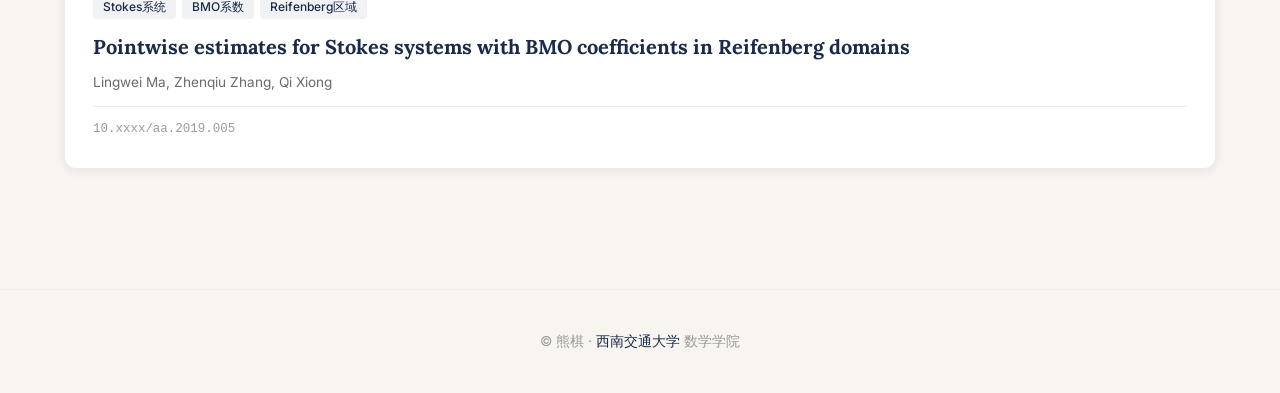
==== commit 3bf77daa: "v8" ====
--- a/index.html
+++ b/index.html
@@ -161,7 +161,7 @@
   <!-- Footer -->
   <footer class="footer">
     <div class="footer-inner">
-      <p class="footer-text">&copy; 2025 熊棋 · <a href="https://www.swjtu.edu.cn" target="_blank" rel="noopener">西南交通大学</a> 数学学院</p>
+      <p class="footer-text">&copy; 熊棋 · <a href="https://www.swjtu.edu.cn" target="_blank" rel="noopener">西南交通大学</a> 数学学院</p>
     </div>
   </footer>
 
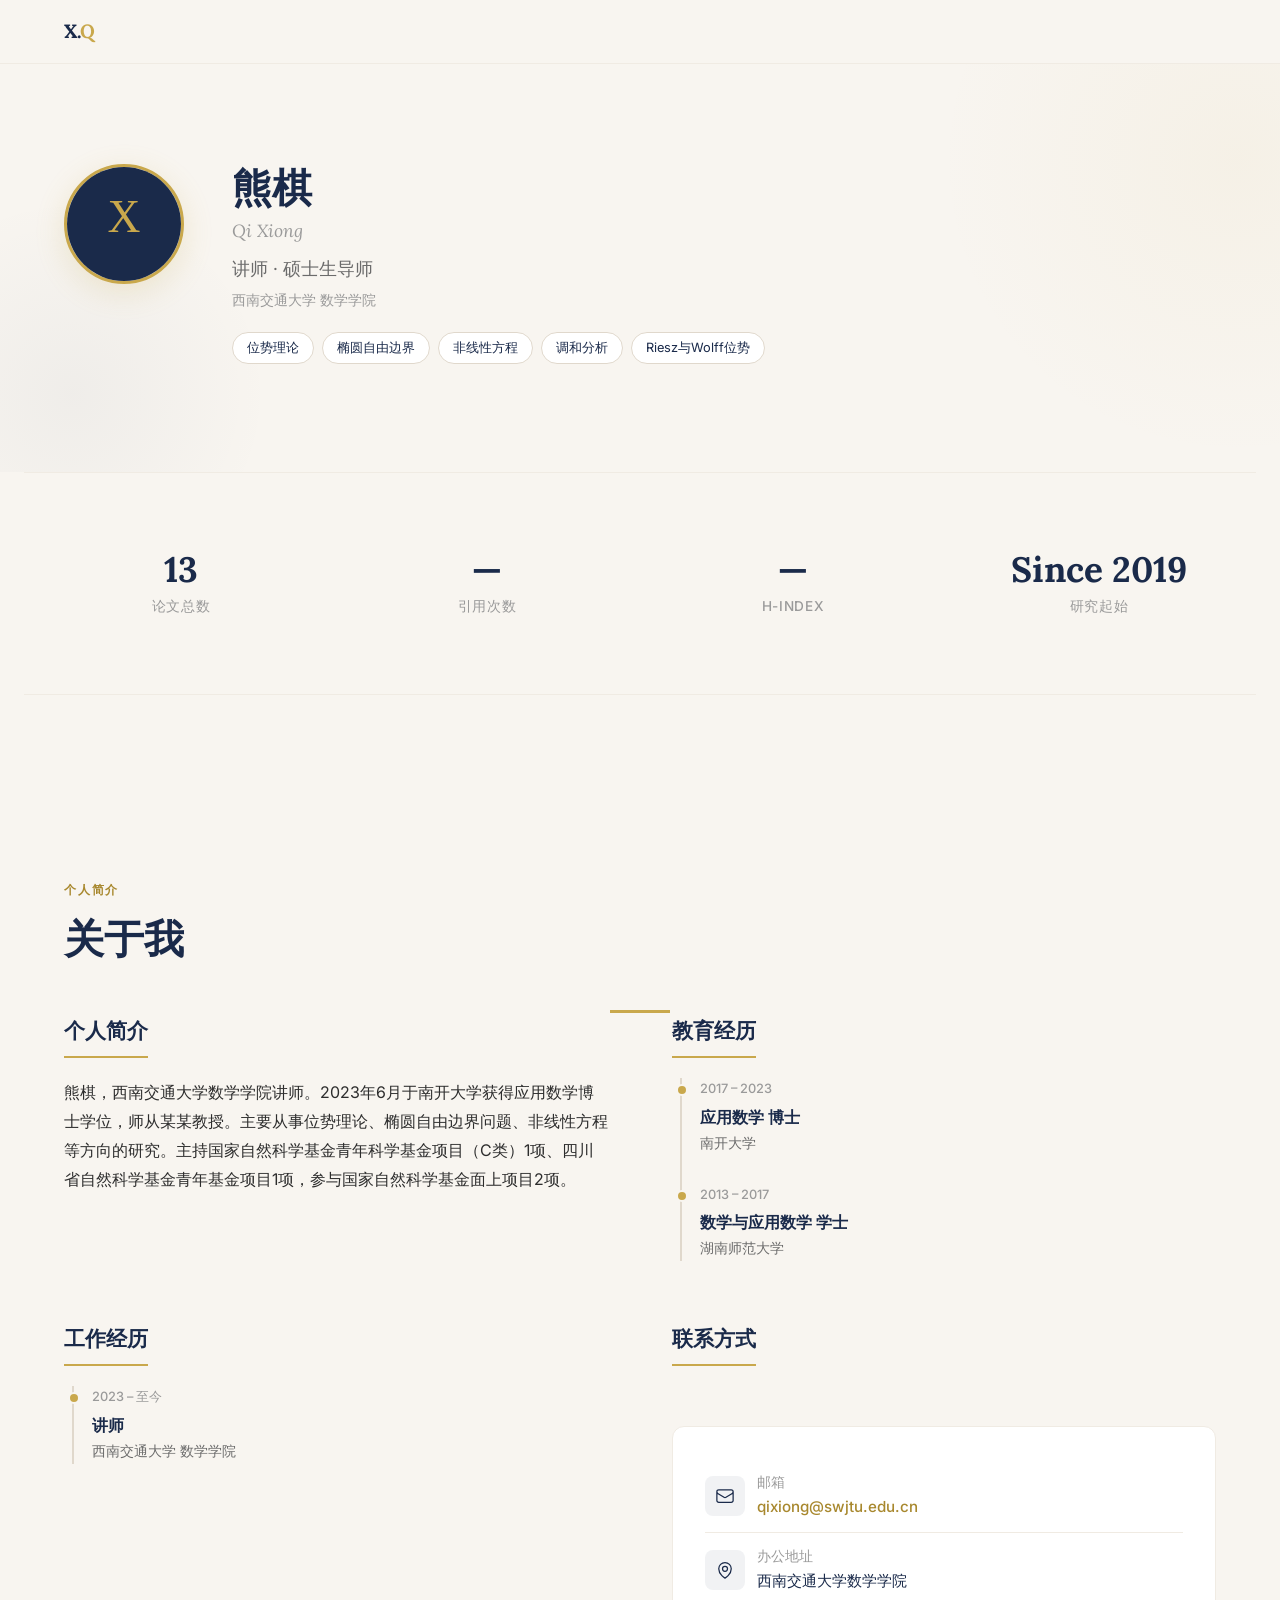
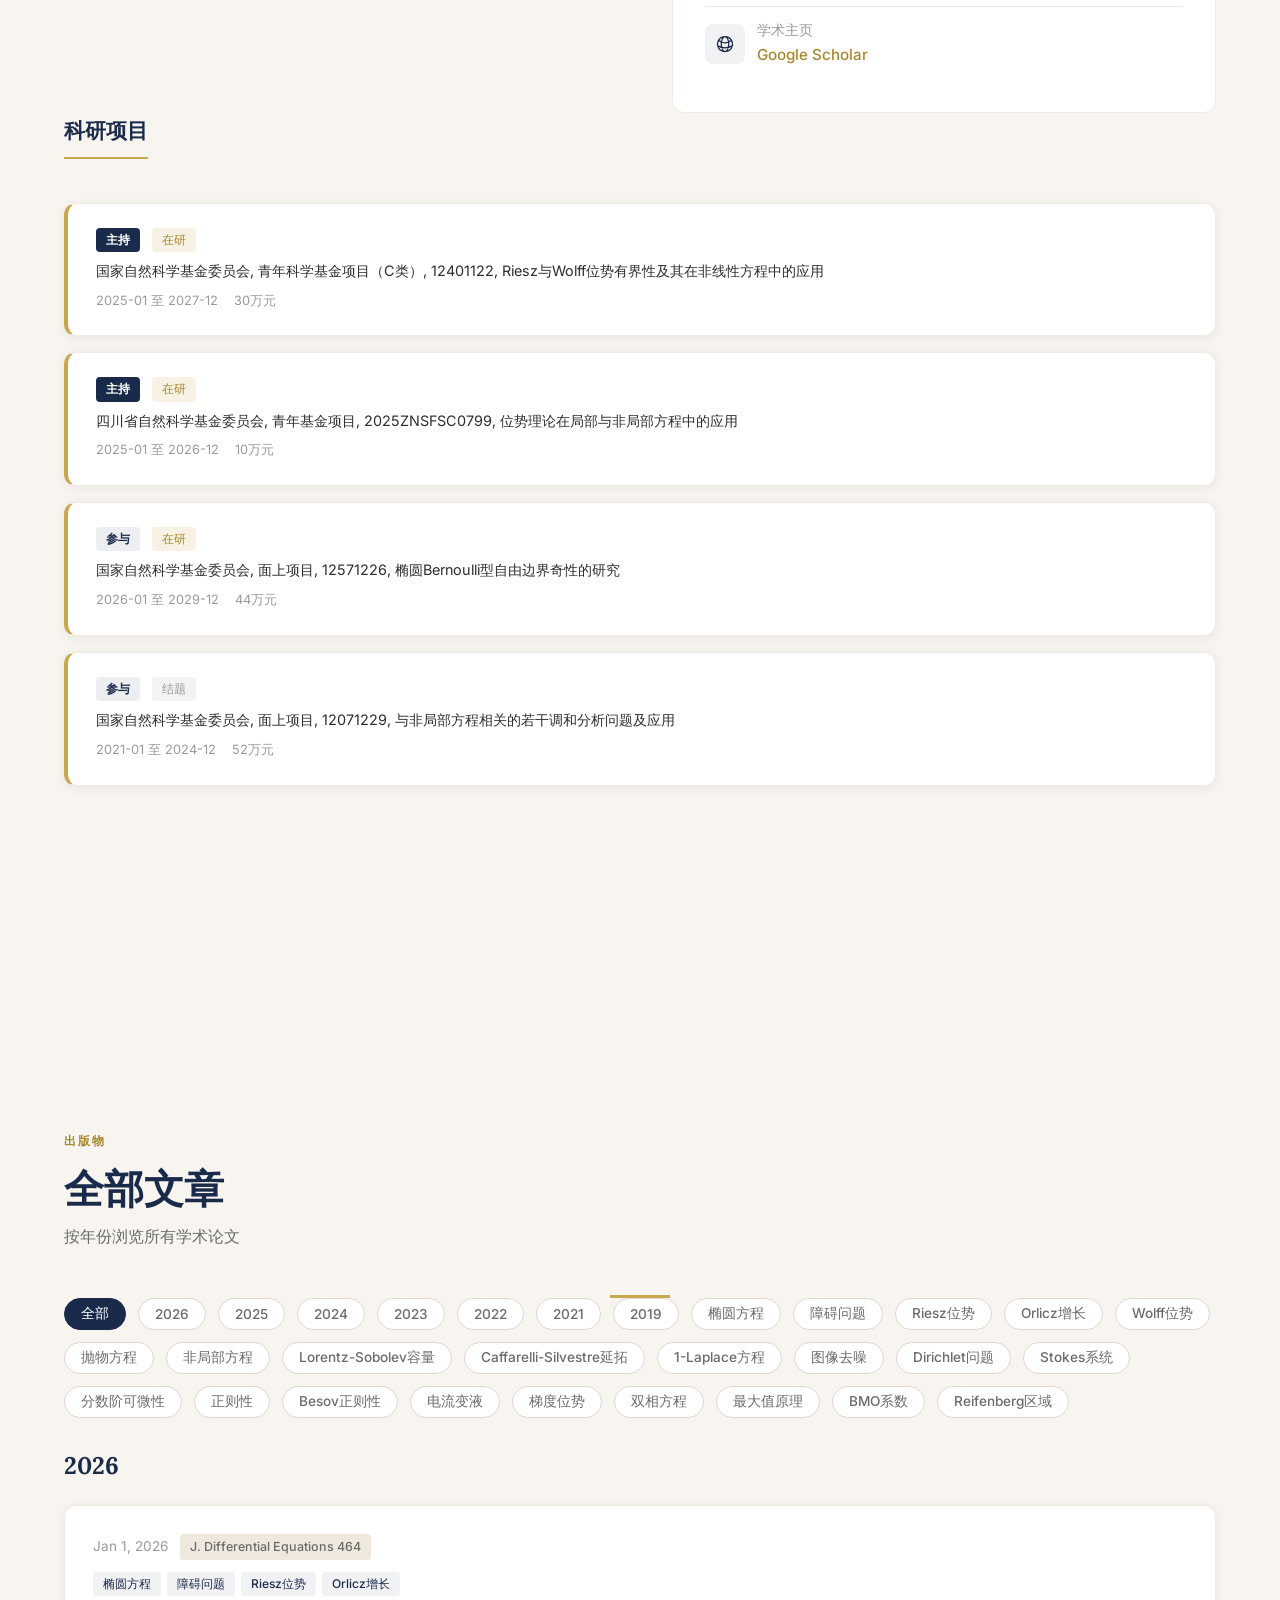
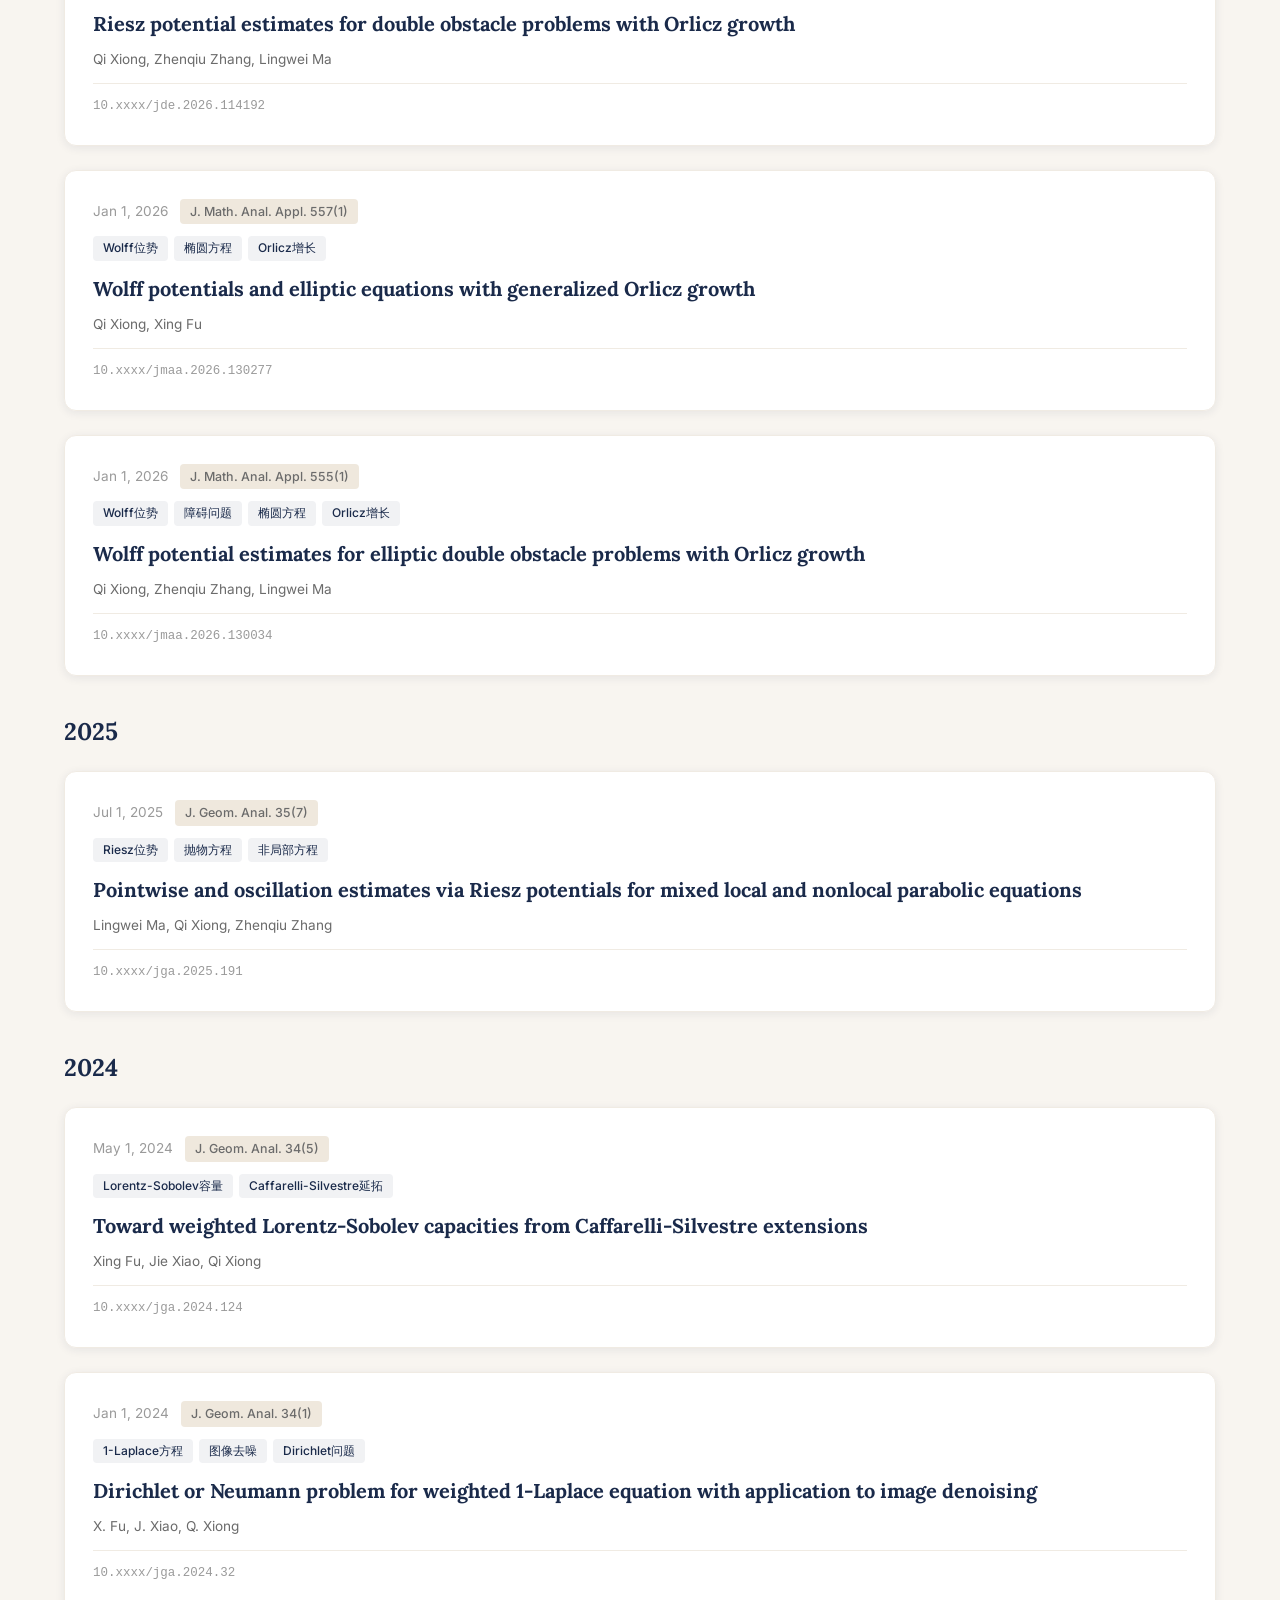
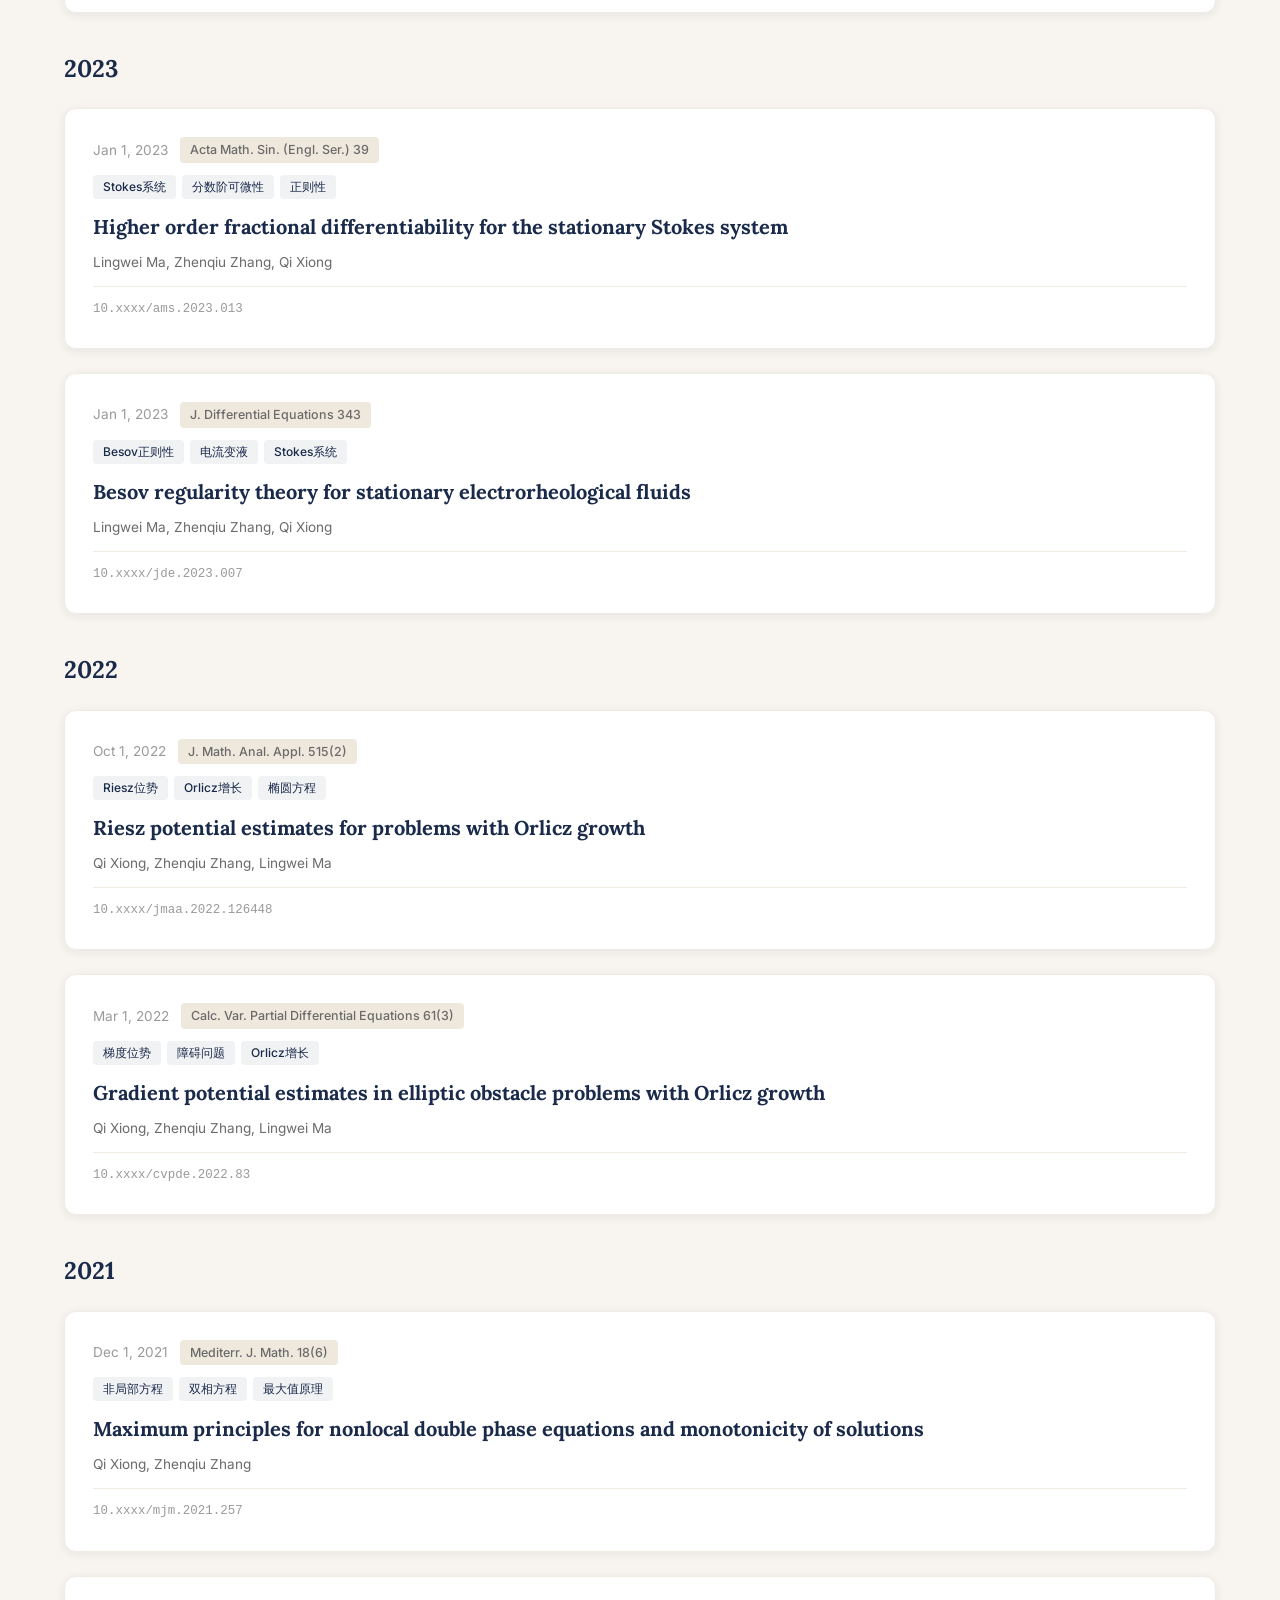
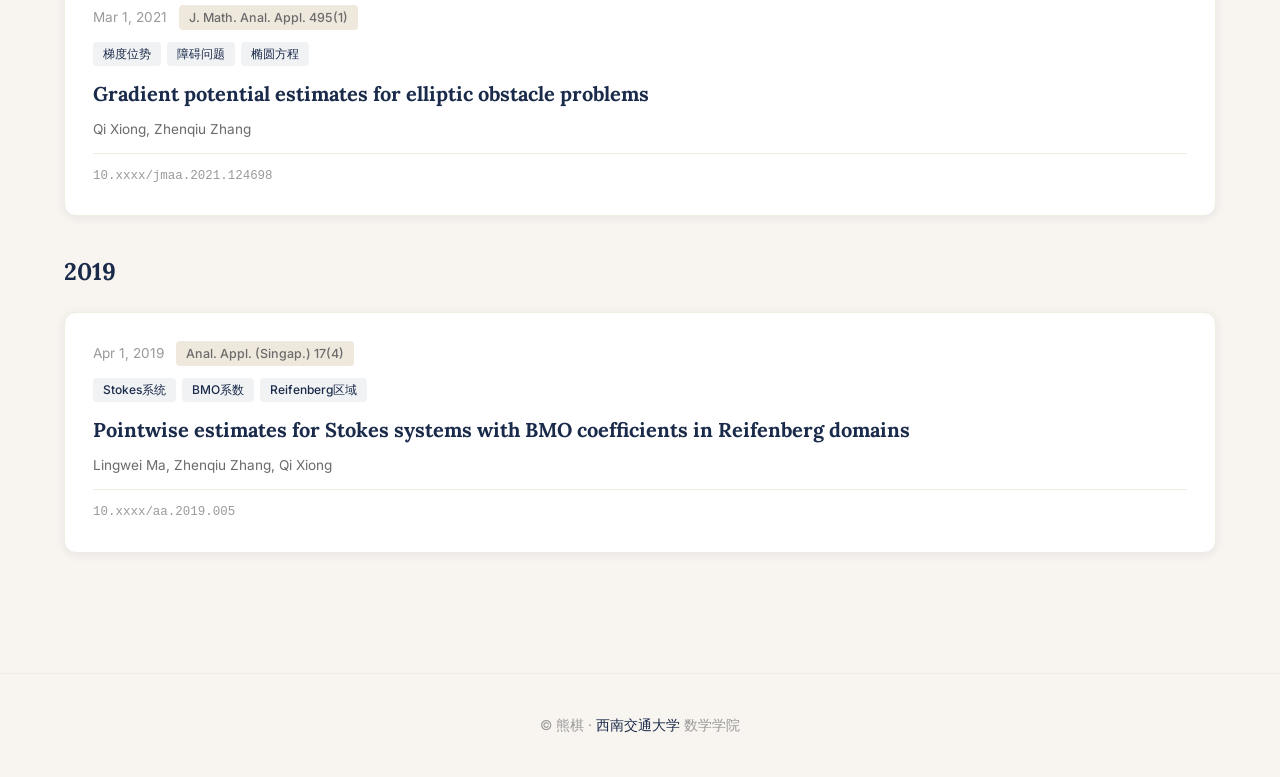
==== commit 9081756a: "v9" ====
--- a/index.html
+++ b/index.html
@@ -40,16 +40,37 @@
       </div>
     </section>
 
-    <!-- Featured Articles -->
+    <!-- Stats Section -->
+    <div class="stats">
+      <div class="stats-grid">
+        <div class="stat-item fade-in">
+          <div class="stat-number" id="stat-papers">—</div>
+          <div class="stat-label">论文总数</div>
+        </div>
+        <div class="stat-item fade-in fade-in-delay-1">
+          <div class="stat-number" id="stat-citations">—</div>
+          <div class="stat-label">引用次数</div>
+        </div>
+        <div class="stat-item fade-in fade-in-delay-2">
+          <div class="stat-number" id="stat-hindex">—</div>
+          <div class="stat-label">H-index</div>
+        </div>
+        <div class="stat-item fade-in fade-in-delay-3">
+          <div class="stat-number" id="stat-since">—</div>
+          <div class="stat-label">研究起始</div>
+        </div>
+      </div>
+    </div>
+
+    <!-- About Section -->
     <section class="section">
       <div class="container">
-        <!-- Page Header -->
+
         <div class="page-header">
           <span class="section-tag">个人简介</span>
           <h1 class="section-title">关于我</h1>
         </div>
 
-        <!-- Bio -->
         <div class="about-layout">
           <div>
             <h2 class="about-section-title">个人简介</h2>
@@ -61,28 +82,22 @@
               <span class="skeleton" style="display:inline-block;width:70%;height:16px;"></span>
             </p>
           </div>
-
           <div>
             <h2 class="about-section-title">教育经历</h2>
             <div class="timeline" id="education-timeline">
               <div class="skeleton" style="height:60px;margin-bottom:16px;"></div>
               <div class="skeleton" style="height:60px;margin-bottom:16px;"></div>
-              <div class="skeleton" style="height:60px;"></div>
             </div>
           </div>
         </div>
 
-        <!-- Experience -->
         <div class="about-layout" style="margin-bottom:0;">
           <div>
             <h2 class="about-section-title">工作经历</h2>
             <div class="timeline" id="experience-timeline">
-              <div class="skeleton" style="height:60px;margin-bottom:16px;"></div>
-              <div class="skeleton" style="height:60px;margin-bottom:16px;"></div>
               <div class="skeleton" style="height:60px;"></div>
             </div>
           </div>
-
           <div>
             <h2 class="about-section-title">联系方式</h2>
             <div class="contact-info">
@@ -134,19 +149,21 @@
             <div class="skeleton" style="height:80px;"></div>
           </div>
         </div>
+
       </div>
+    </section>
+
+    <!-- Articles Section -->
+    <section class="section">
       <div class="container">
-        <!-- Page Header -->
         <div class="page-header">
           <span class="section-tag">出版物</span>
           <h1 class="section-title">全部文章</h1>
           <p class="section-subtitle">按年份浏览所有学术论文</p>
         </div>
 
-        <!-- Filter Controls -->
         <div class="articles-controls" id="filter-controls"></div>
 
-        <!-- Articles List -->
         <div id="articles-list">
           <div class="skeleton" style="height:200px;margin-bottom:16px;"></div>
           <div class="skeleton" style="height:200px;margin-bottom:16px;"></div>
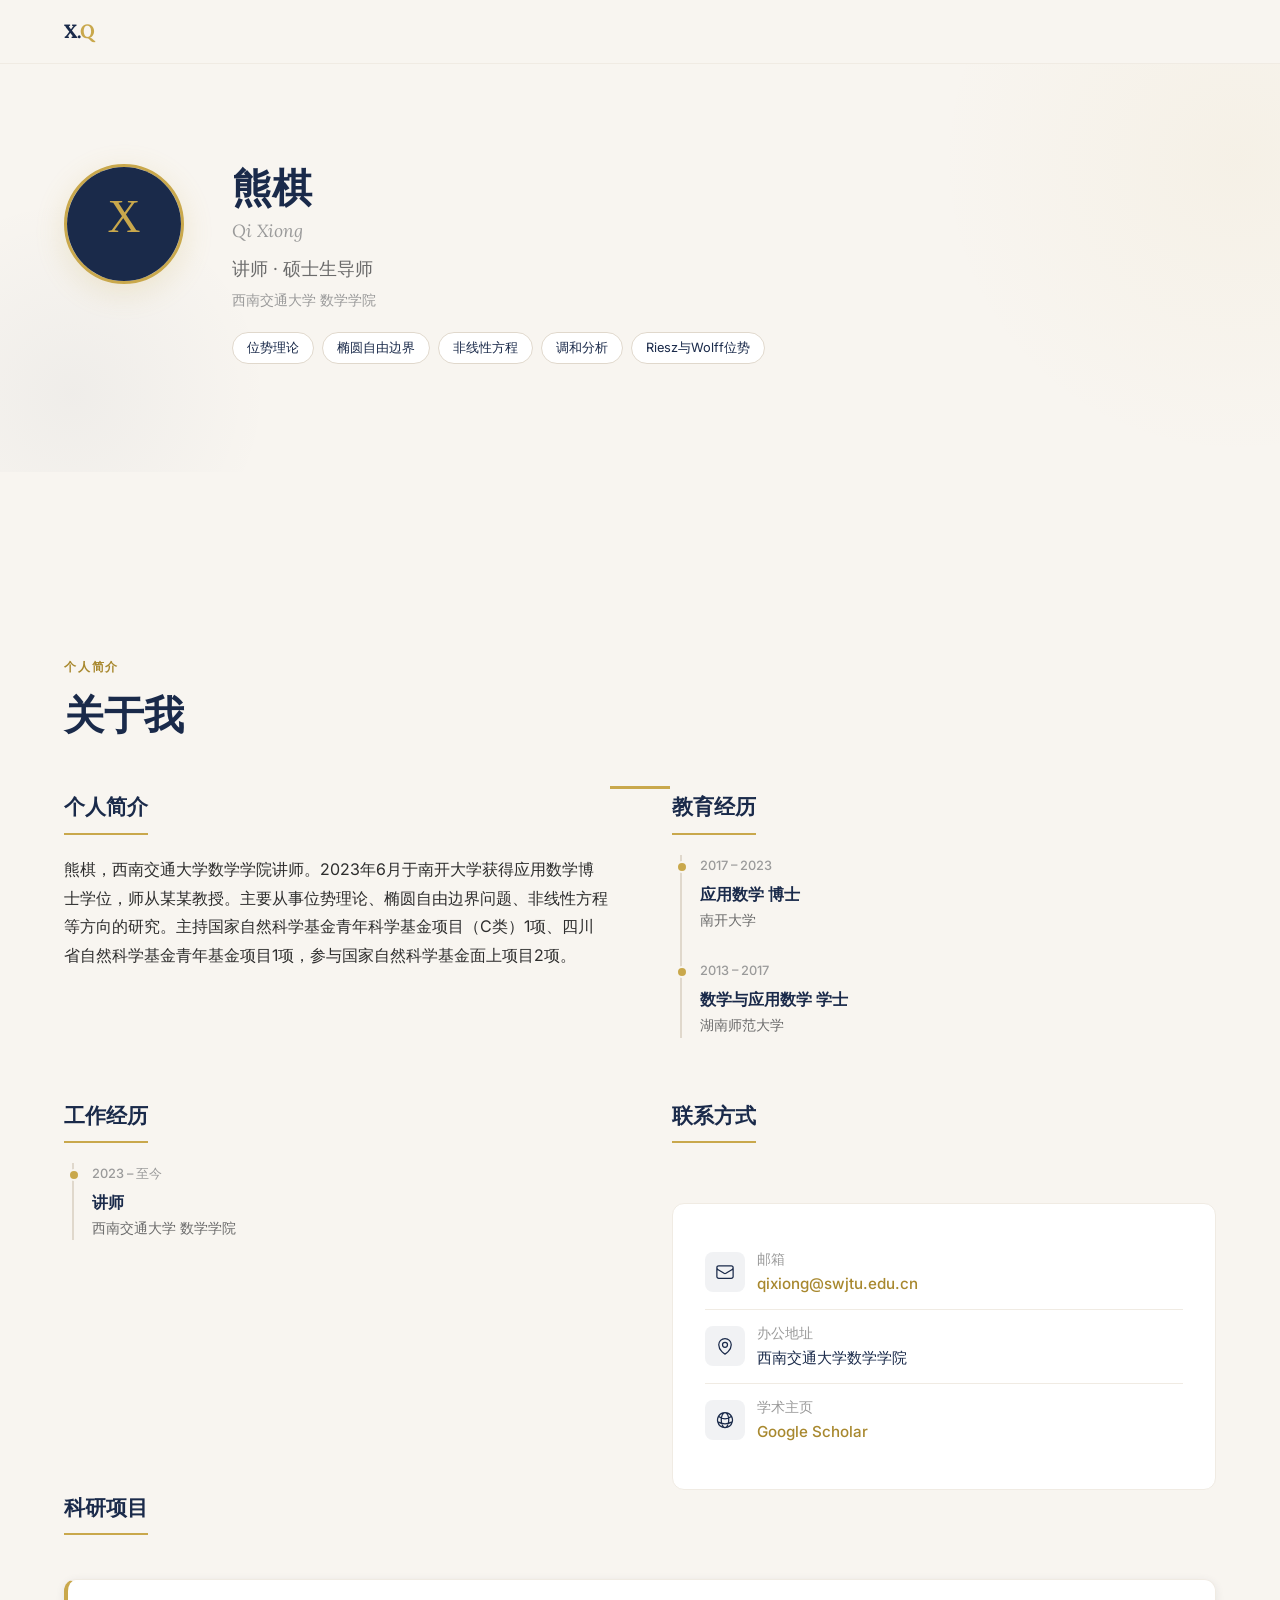
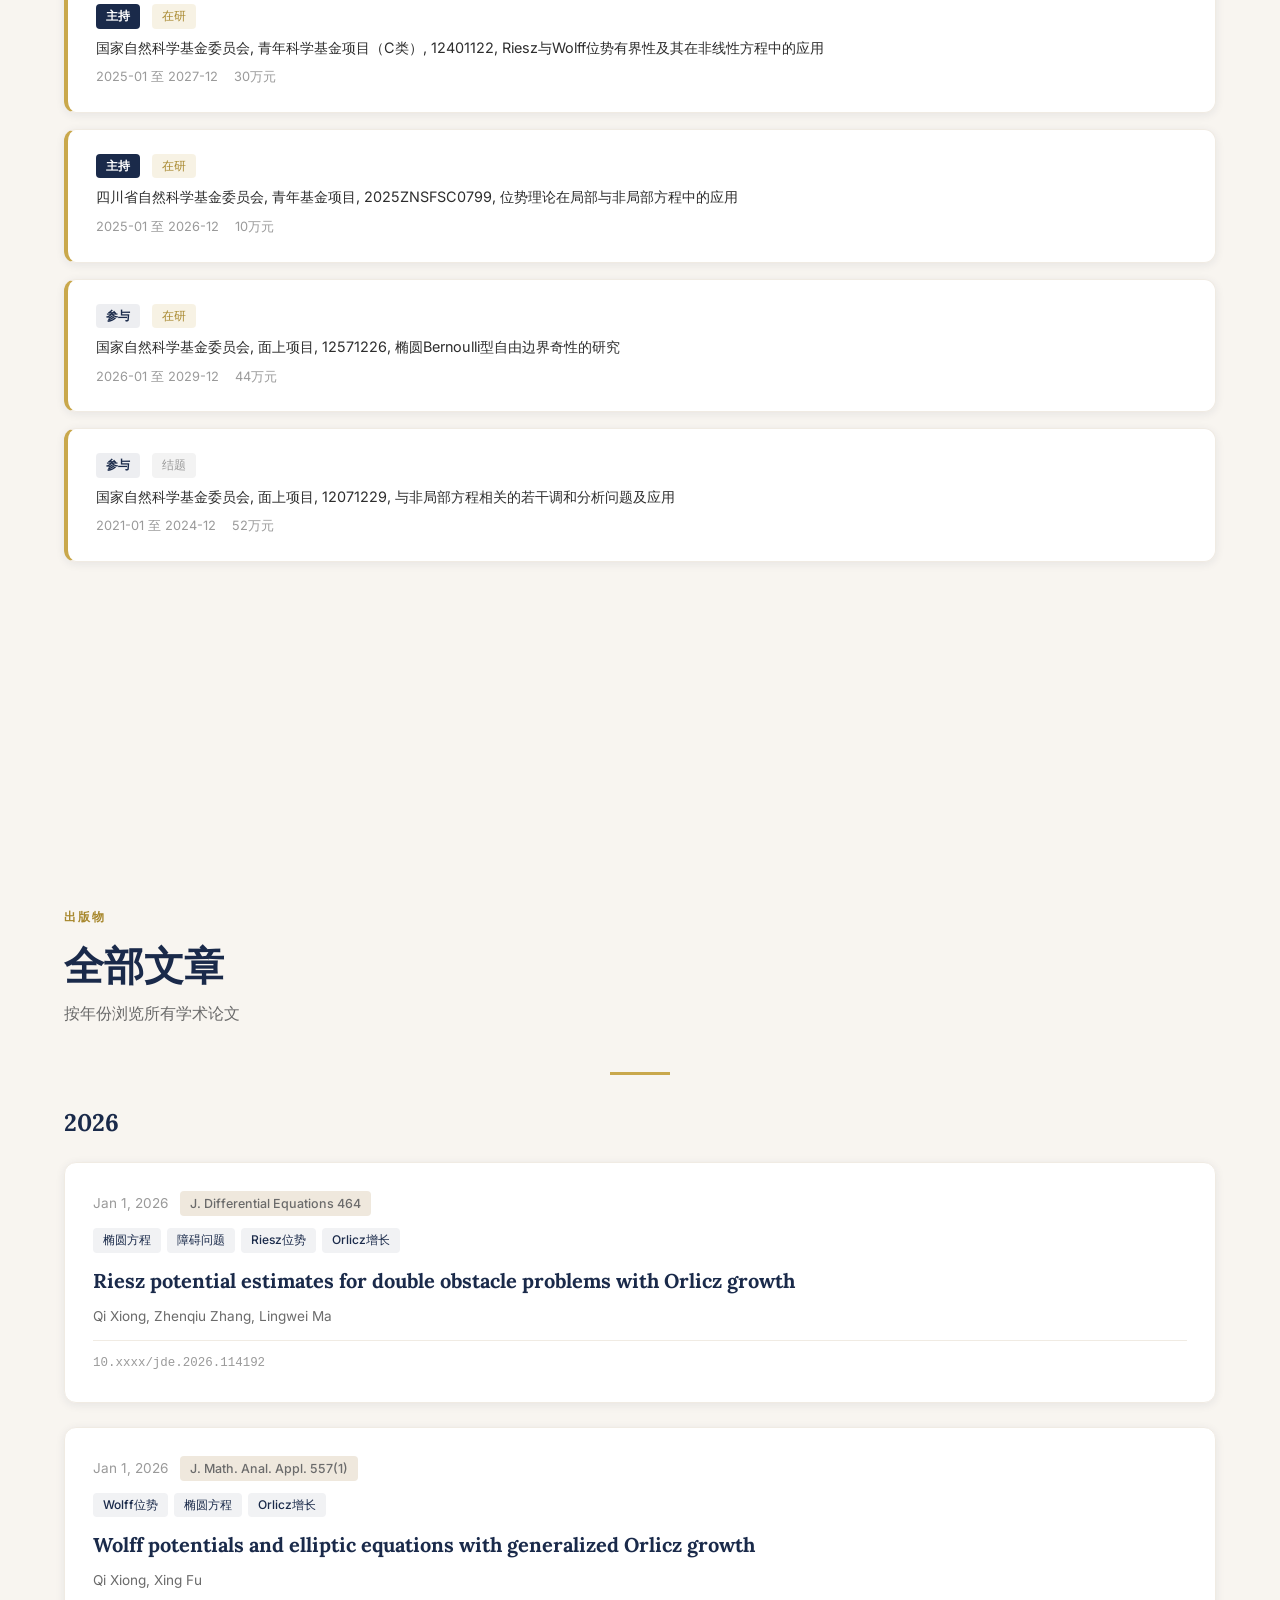
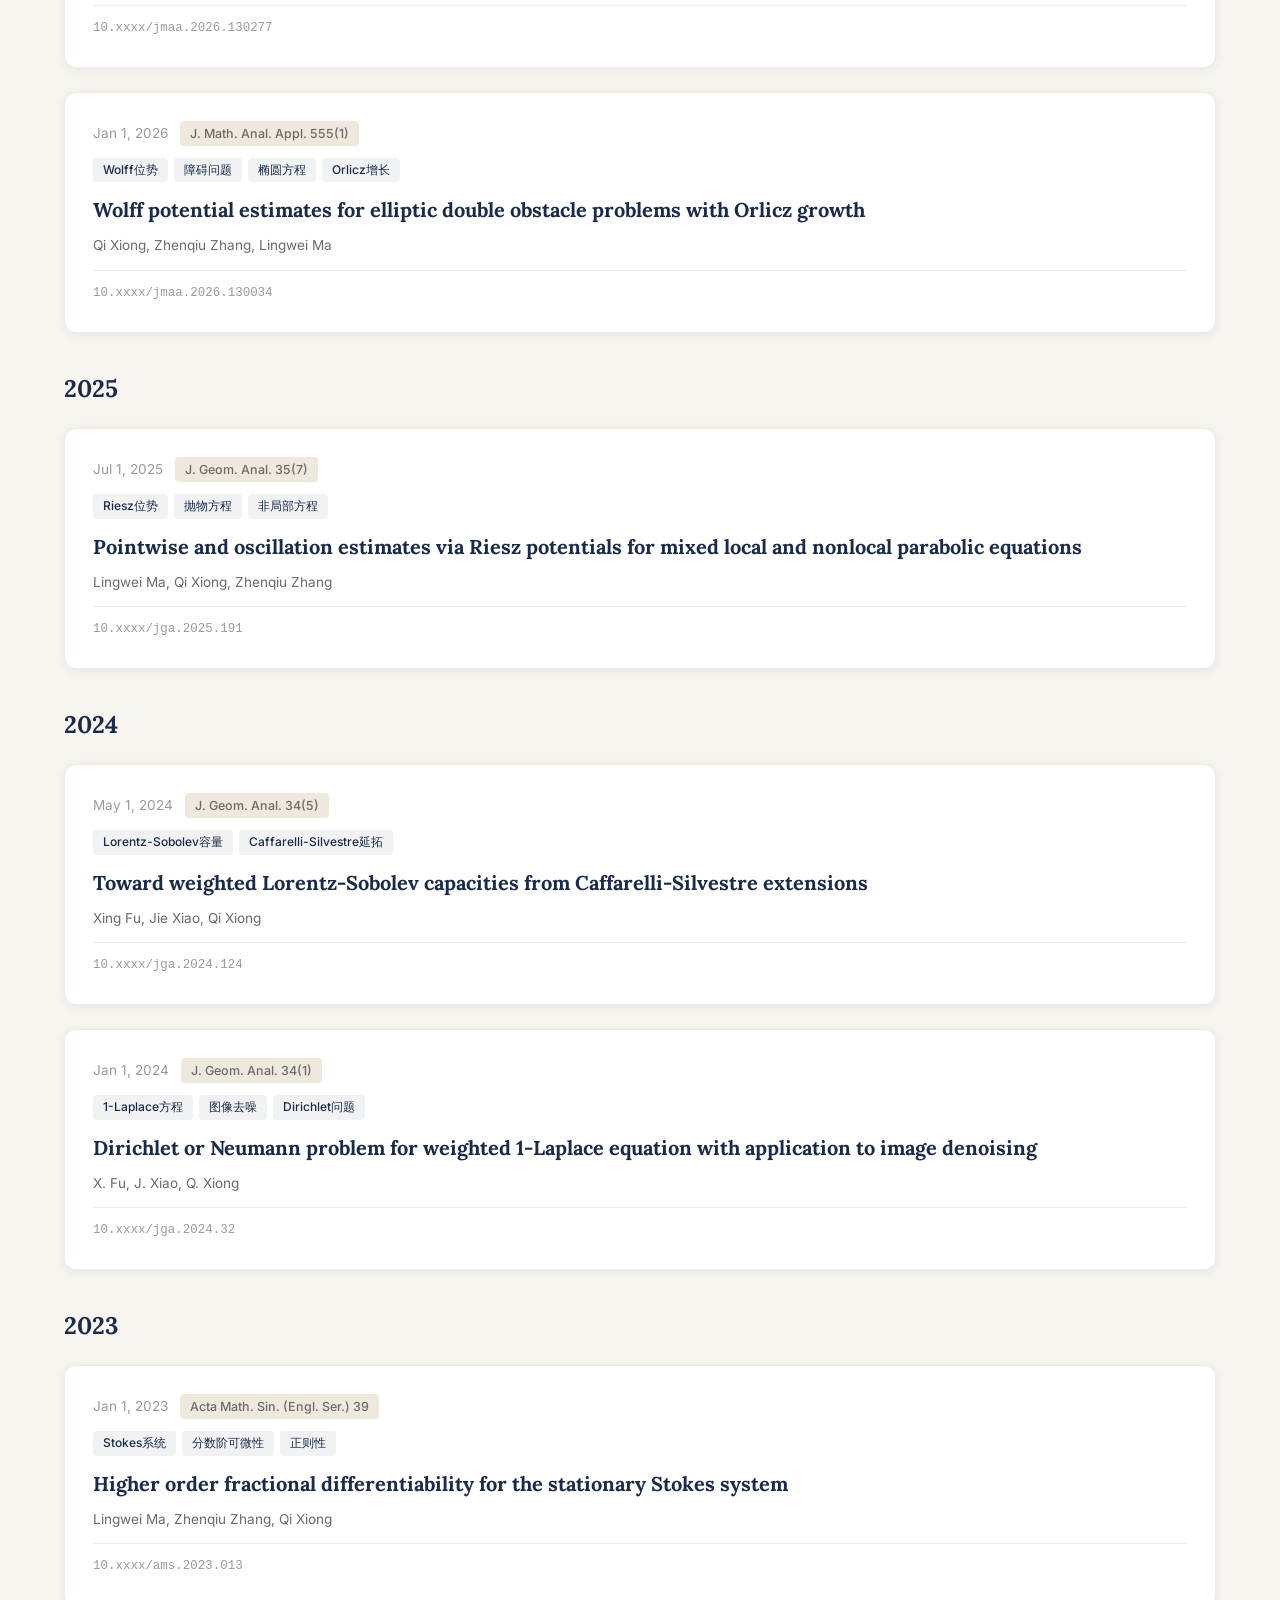
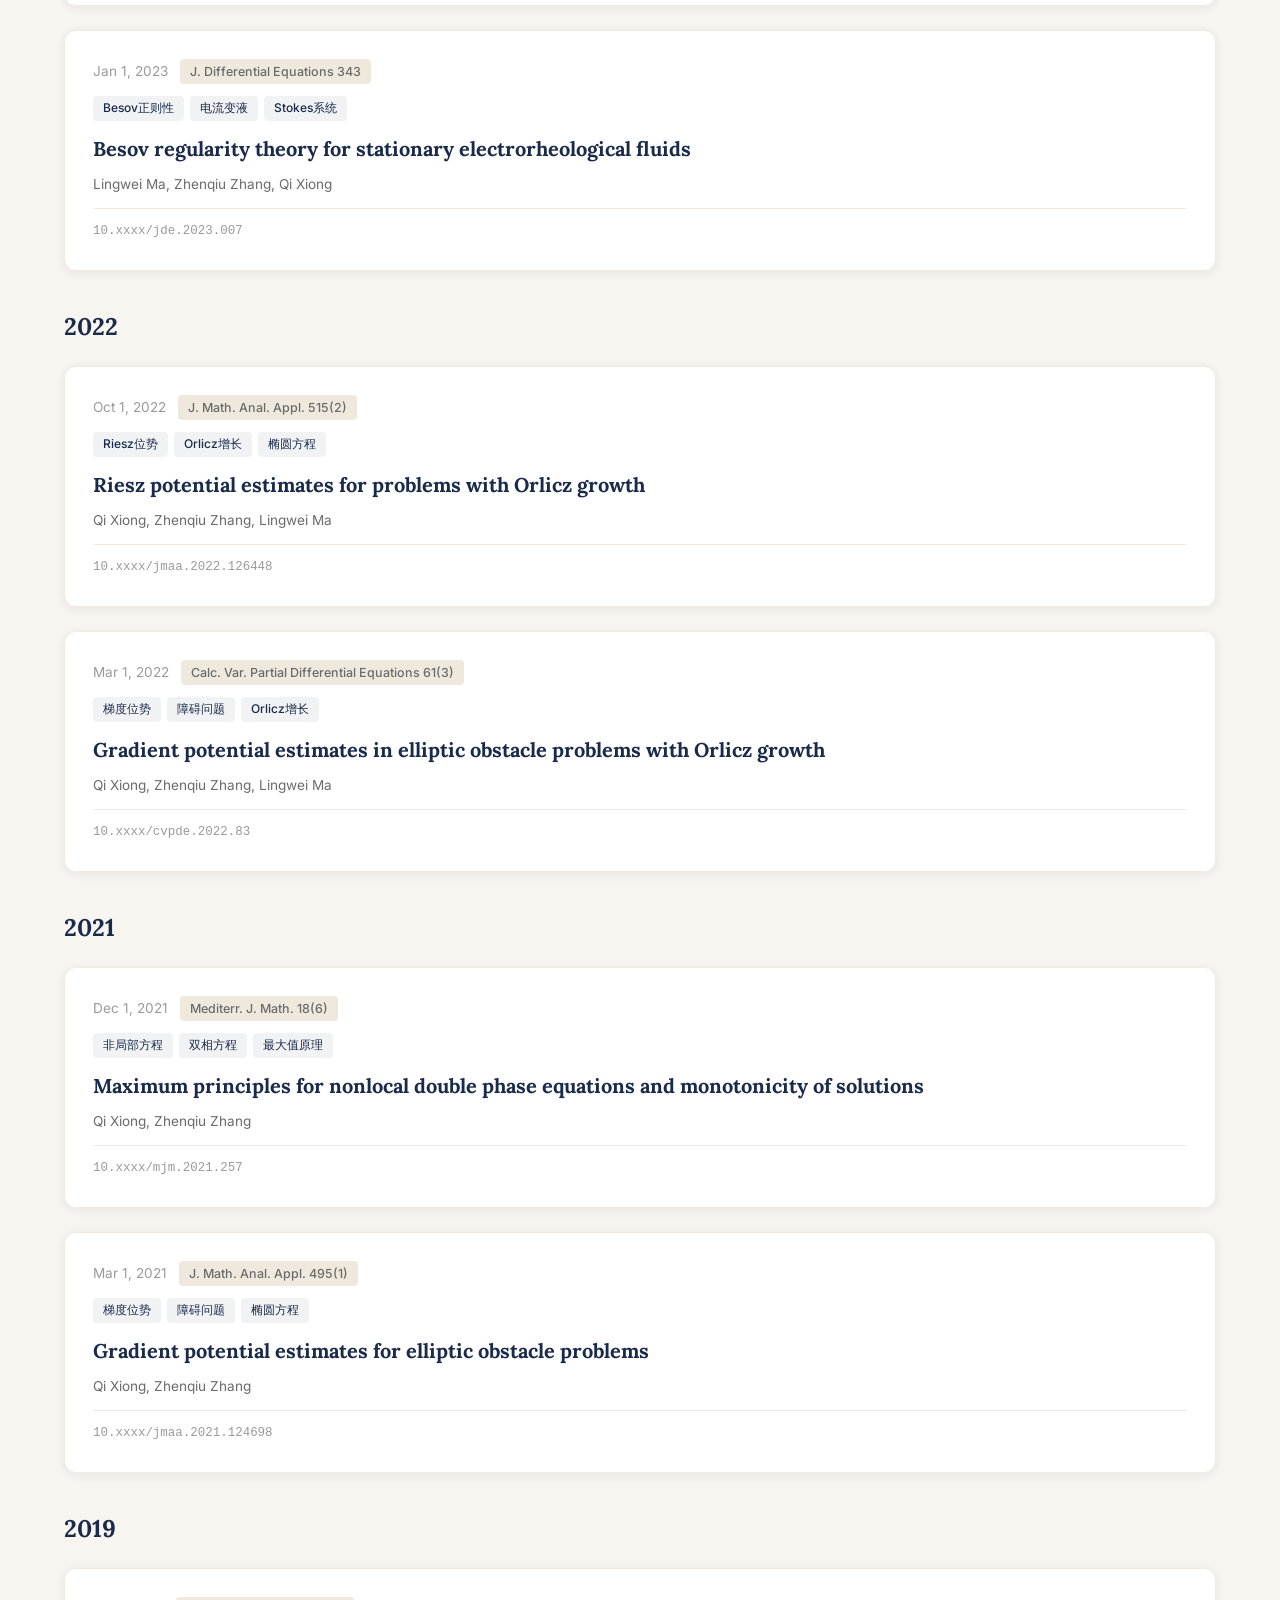
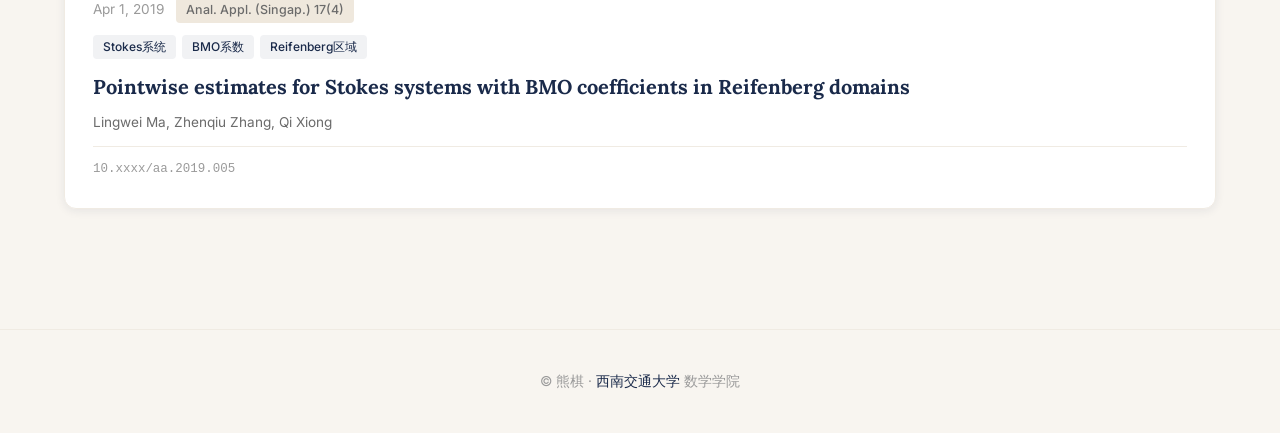
==== commit 7851940d: "v9" ====
--- a/index.html
+++ b/index.html
@@ -40,27 +40,6 @@
       </div>
     </section>
 
-    <!-- Stats Section -->
-    <div class="stats">
-      <div class="stats-grid">
-        <div class="stat-item fade-in">
-          <div class="stat-number" id="stat-papers">—</div>
-          <div class="stat-label">论文总数</div>
-        </div>
-        <div class="stat-item fade-in fade-in-delay-1">
-          <div class="stat-number" id="stat-citations">—</div>
-          <div class="stat-label">引用次数</div>
-        </div>
-        <div class="stat-item fade-in fade-in-delay-2">
-          <div class="stat-number" id="stat-hindex">—</div>
-          <div class="stat-label">H-index</div>
-        </div>
-        <div class="stat-item fade-in fade-in-delay-3">
-          <div class="stat-number" id="stat-since">—</div>
-          <div class="stat-label">研究起始</div>
-        </div>
-      </div>
-    </div>
 
     <!-- About Section -->
     <section class="section">
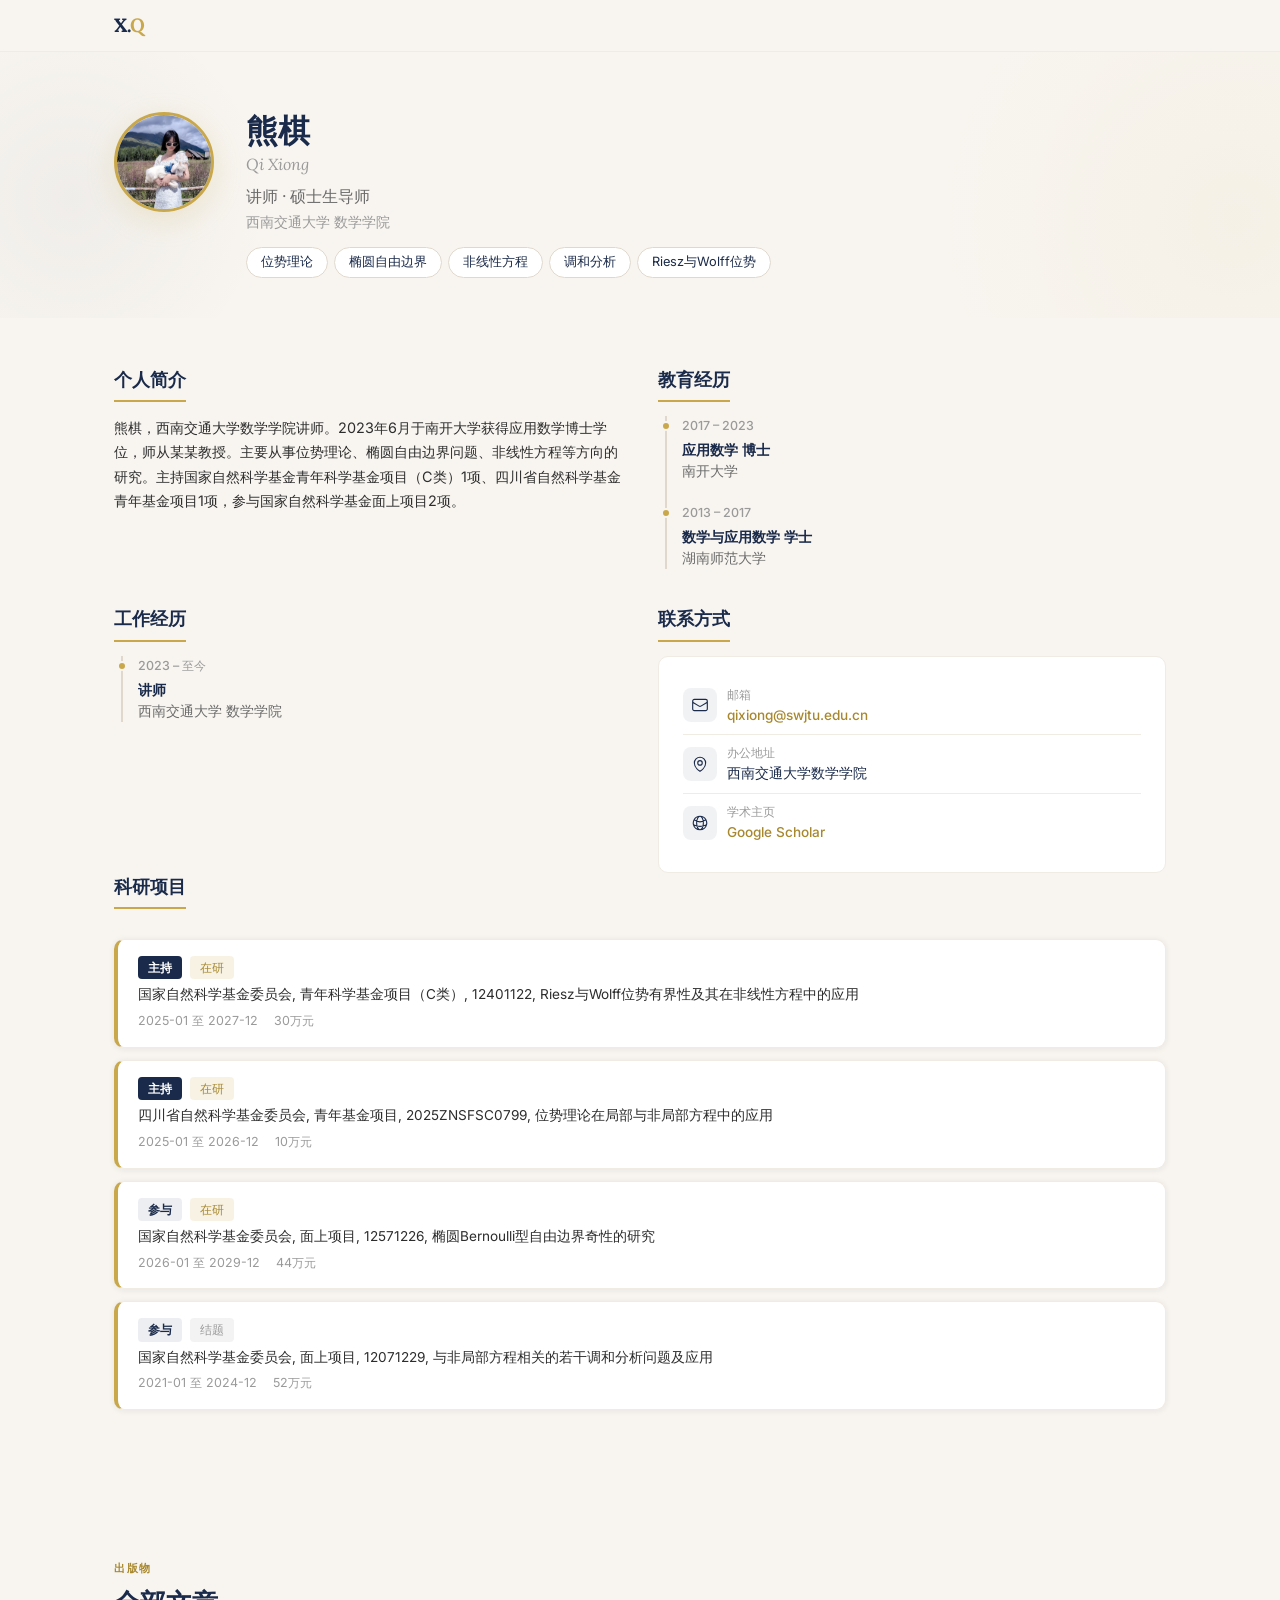
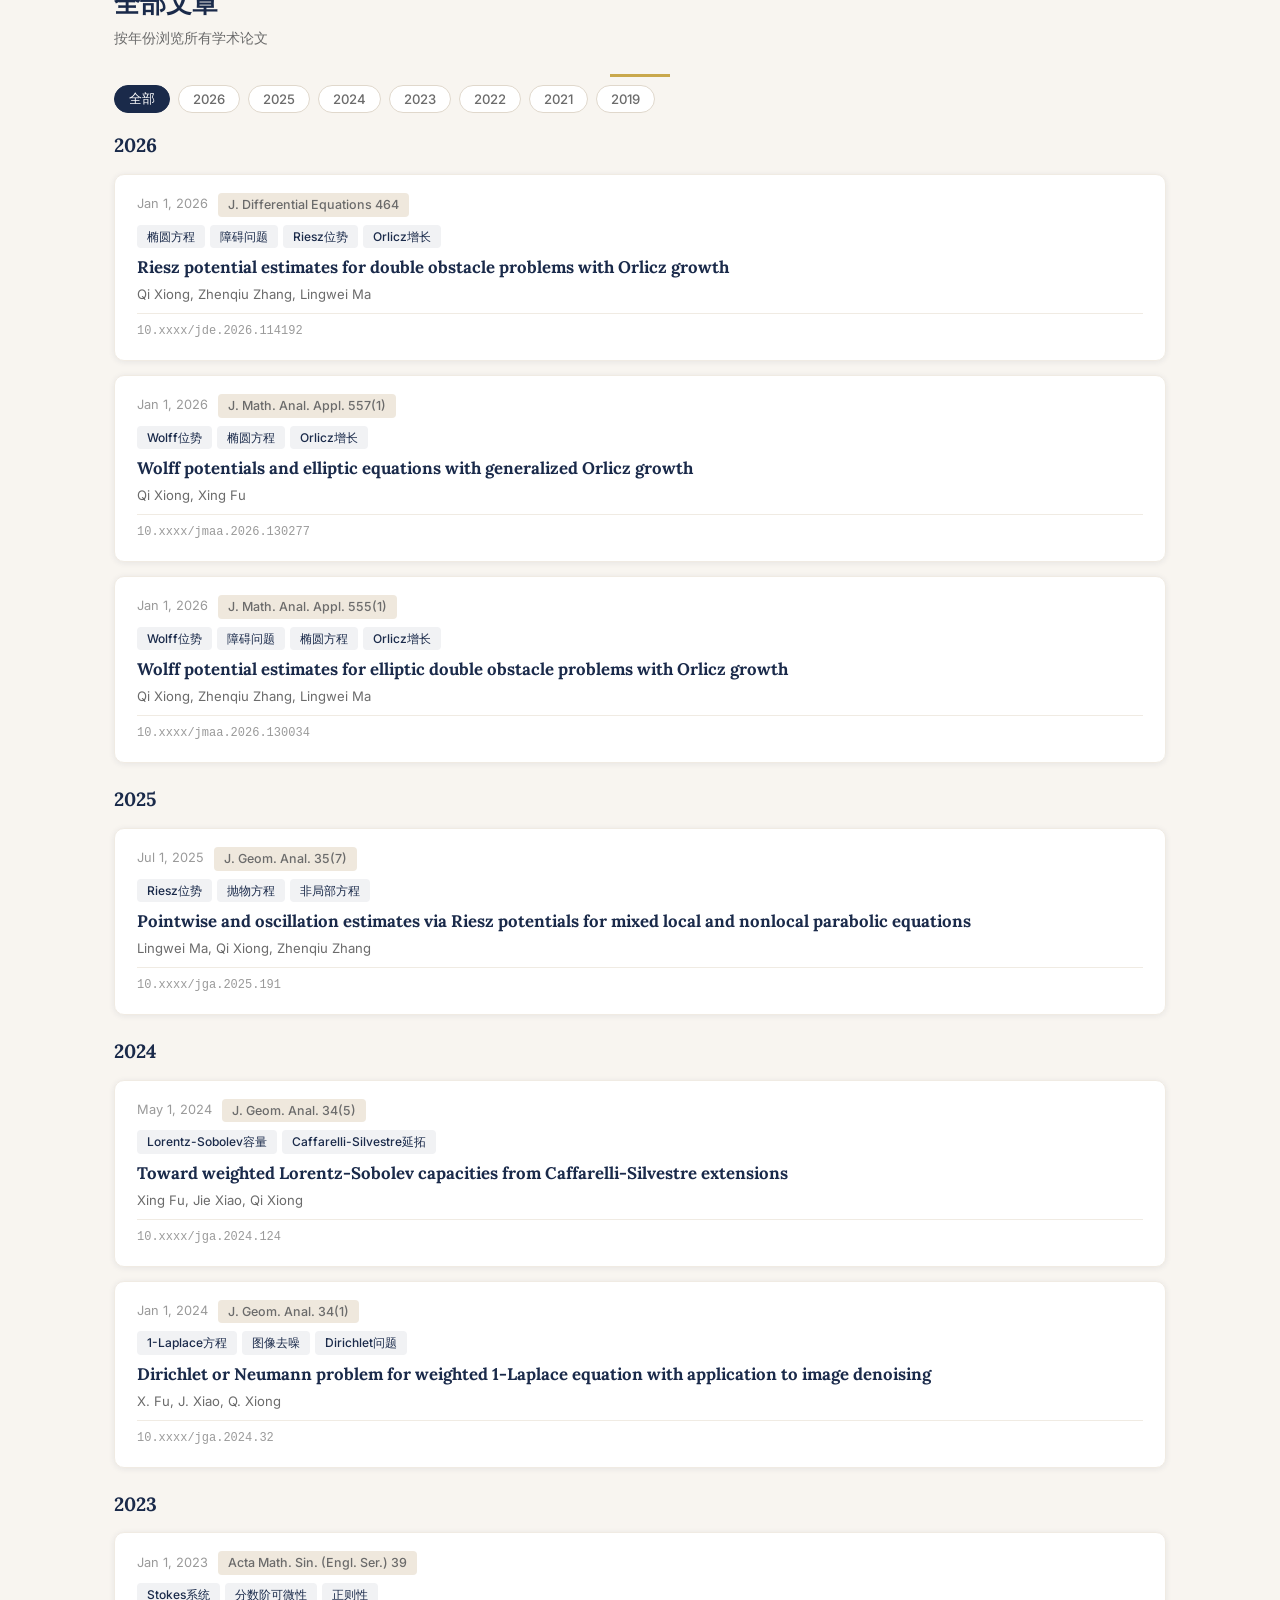
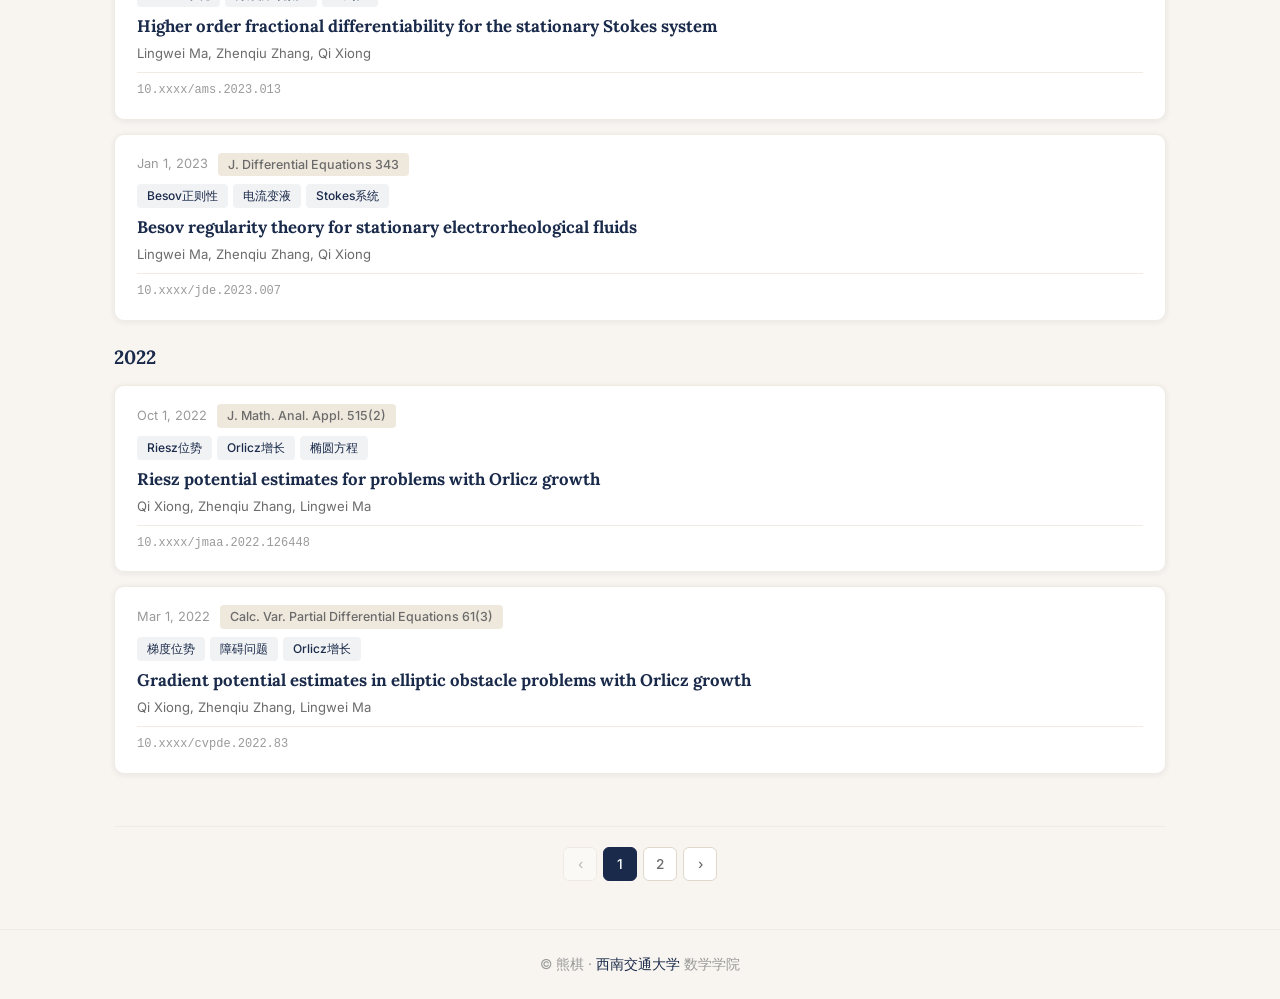
==== commit 6078cd41: "v8" ====
--- a/index.html
+++ b/index.html
@@ -44,11 +44,6 @@
     <!-- About Section -->
     <section class="section">
       <div class="container">
-
-        <div class="page-header">
-          <span class="section-tag">个人简介</span>
-          <h1 class="section-title">关于我</h1>
-        </div>
 
         <div class="about-layout">
           <div>
--- a/css/style.css
+++ b/css/style.css
@@ -19,9 +19,9 @@
   --font-heading: 'Lora', 'Georgia', 'Times New Roman', serif;
   --font-body: 'Inter', -apple-system, BlinkMacSystemFont, 'Segoe UI', sans-serif;
   --font-mono: 'JetBrains Mono', 'Fira Code', 'Consolas', monospace;
-  --max-width: 1200px;
-  --nav-height: 64px;
-  --transition: 0.3s cubic-bezier(0.4, 0, 0.2, 1);
+  --max-width: 1100px;
+  --nav-height: 52px;
+  --transition: 0.25s cubic-bezier(0.4, 0, 0.2, 1);
 }
 
 /* ===== Reset & Base ===== */
@@ -40,7 +40,7 @@
   font-family: var(--font-body);
   color: var(--color-text);
   background-color: var(--color-ivory);
-  line-height: 1.7;
+  line-height: 1.6;
   -webkit-font-smoothing: antialiased;
   -moz-osx-font-smoothing: grayscale;
 }
@@ -174,7 +174,7 @@
 
 /* ===== Hero Section ===== */
 .hero {
-  padding: 100px 0 80px;
+  padding: 60px 0 40px;
   position: relative;
   overflow: hidden;
 }
@@ -204,15 +204,15 @@
 .hero-content {
   display: flex;
   align-items: flex-start;
-  gap: 48px;
+  gap: 32px;
   position: relative;
   z-index: 1;
 }
 
 .hero-avatar {
   flex-shrink: 0;
-  width: 120px;
-  height: 120px;
+  width: 100px;
+  height: 100px;
   border-radius: 50%;
   overflow: hidden;
   border: 3px solid var(--color-gold);
@@ -231,38 +231,38 @@
 
 .hero-name {
   font-family: var(--font-heading);
-  font-size: 2.5rem;
+  font-size: 2rem;
   font-weight: 700;
   color: var(--color-navy);
   line-height: 1.2;
-  margin-bottom: 4px;
+  margin-bottom: 2px;
 }
 
 .hero-name-en {
   font-family: var(--font-heading);
-  font-size: 1.1rem;
+  font-size: 1rem;
   color: var(--color-text-lighter);
   font-style: italic;
-  margin-bottom: 8px;
+  margin-bottom: 6px;
 }
 
 .hero-title {
-  font-size: 1.1rem;
+  font-size: 1rem;
   color: var(--color-text-light);
-  margin-bottom: 4px;
+  margin-bottom: 2px;
 }
 
 .hero-affiliation {
-  font-size: 0.9rem;
-  color: var(--color-text-lighter);
-  margin-bottom: 20px;
+  font-size: 0.85rem;
+  color: var(--color-text-lighter);
+  margin-bottom: 14px;
 }
 
 .hero-interests {
   display: flex;
   flex-wrap: wrap;
-  gap: 8px;
-  margin-bottom: 28px;
+  gap: 6px;
+  margin-bottom: 0;
 }
 
 .hero-interests span {
@@ -339,7 +339,7 @@
 
 /* ===== Stats Section ===== */
 .stats {
-  padding: 60px 0;
+  padding: 32px 0;
   border-top: 1px solid var(--color-border-light);
   border-bottom: 1px solid var(--color-border-light);
   margin: 0 24px;
@@ -350,26 +350,26 @@
   margin: 0 auto;
   display: grid;
   grid-template-columns: repeat(4, 1fr);
-  gap: 24px;
+  gap: 16px;
 }
 
 .stat-item {
   text-align: center;
-  padding: 16px;
+  padding: 8px;
 }
 
 .stat-number {
   font-family: var(--font-heading);
-  font-size: 2.2rem;
+  font-size: 1.8rem;
   font-weight: 700;
   color: var(--color-navy);
   line-height: 1.2;
 }
 
 .stat-label {
-  font-size: 0.85rem;
-  color: var(--color-text-lighter);
-  margin-top: 4px;
+  font-size: 0.78rem;
+  color: var(--color-text-lighter);
+  margin-top: 2px;
   text-transform: uppercase;
   letter-spacing: 0.05em;
   font-weight: 500;
@@ -377,50 +377,50 @@
 
 /* ===== Section Titles ===== */
 .section {
-  padding: 80px 0;
+  padding: 48px 0;
 }
 
 .section-header {
-  margin-bottom: 48px;
+  margin-bottom: 28px;
 }
 
 .section-tag {
   display: inline-block;
-  font-size: 0.75rem;
+  font-size: 0.7rem;
   font-weight: 600;
   text-transform: uppercase;
   letter-spacing: 0.15em;
   color: var(--color-gold-dark);
-  margin-bottom: 12px;
+  margin-bottom: 8px;
 }
 
 .section-title {
   font-family: var(--font-heading);
-  font-size: 2rem;
+  font-size: 1.6rem;
   font-weight: 700;
   color: var(--color-navy);
   line-height: 1.3;
 }
 
 .section-subtitle {
-  font-size: 1rem;
+  font-size: 0.9rem;
   color: var(--color-text-light);
-  margin-top: 8px;
+  margin-top: 6px;
   max-width: 600px;
 }
 
 /* ===== Article Cards ===== */
 .articles-grid {
   display: grid;
-  gap: 24px;
+  gap: 14px;
 }
 
 .article-card {
   background: var(--color-white);
-  border-radius: 12px;
-  padding: 28px;
+  border-radius: 10px;
+  padding: 18px 22px;
   border: 1px solid var(--color-border-light);
-  box-shadow: 0 2px 10px var(--color-card-shadow);
+  box-shadow: 0 1px 6px var(--color-card-shadow);
   transition: all var(--transition);
 }
 
@@ -433,9 +433,9 @@
 .article-card-meta {
   display: flex;
   align-items: center;
-  gap: 12px;
-  margin-bottom: 12px;
-  font-size: 0.85rem;
+  gap: 10px;
+  margin-bottom: 8px;
+  font-size: 0.8rem;
   color: var(--color-text-lighter);
 }
 
@@ -458,8 +458,8 @@
 .article-card-tags {
   display: flex;
   flex-wrap: wrap;
-  gap: 6px;
-  margin-bottom: 14px;
+  gap: 5px;
+  margin-bottom: 8px;
 }
 
 .tag {
@@ -479,11 +479,11 @@
 
 .article-card-title {
   font-family: var(--font-heading);
-  font-size: 1.25rem;
+  font-size: 1.05rem;
   font-weight: 700;
   color: var(--color-navy);
-  line-height: 1.4;
-  margin-bottom: 10px;
+  line-height: 1.35;
+  margin-bottom: 6px;
   display: -webkit-box;
   -webkit-line-clamp: 2;
   -webkit-box-orient: vertical;
@@ -491,22 +491,22 @@
 }
 
 .article-card-authors {
-  font-size: 0.85rem;
+  font-size: 0.82rem;
   color: var(--color-text-light);
-  margin-bottom: 10px;
+  margin-bottom: 6px;
 }
 
 .article-card-footer {
   display: flex;
   align-items: center;
   justify-content: space-between;
-  margin-top: 12px;
-  padding-top: 12px;
+  margin-top: 8px;
+  padding-top: 8px;
   border-top: 1px solid var(--color-border-light);
 }
 
 .article-card-doi {
-  font-size: 0.78rem;
+  font-size: 0.75rem;
   color: var(--color-text-lighter);
   text-decoration: none;
   font-family: var(--font-mono);
@@ -542,15 +542,15 @@
 
 .articles-controls {
   display: flex;
-  gap: 12px;
-  margin-bottom: 32px;
+  gap: 8px;
+  margin-bottom: 20px;
   flex-wrap: wrap;
 }
 
 .filter-btn {
-  padding: 6px 16px;
-  border-radius: 20px;
-  font-size: 0.85rem;
+  padding: 4px 14px;
+  border-radius: 16px;
+  font-size: 0.82rem;
   font-weight: 500;
   border: 1px solid var(--color-border);
   background: var(--color-white);
@@ -728,36 +728,36 @@
 .about-layout {
   display: grid;
   grid-template-columns: 1fr 1fr;
-  gap: 64px;
-  margin-bottom: 60px;
+  gap: 36px;
+  margin-bottom: 36px;
 }
 
 .about-section-title {
   font-family: var(--font-heading);
-  font-size: 1.3rem;
+  font-size: 1.1rem;
   font-weight: 700;
   color: var(--color-navy);
-  margin-bottom: 20px;
-  padding-bottom: 8px;
+  margin-bottom: 14px;
+  padding-bottom: 6px;
   border-bottom: 2px solid var(--color-gold);
   display: inline-block;
 }
 
 .about-bio {
-  font-size: 1rem;
+  font-size: 0.9rem;
   color: var(--color-text);
-  line-height: 1.8;
+  line-height: 1.7;
 }
 
 .timeline {
   position: relative;
-  padding-left: 28px;
+  padding-left: 24px;
 }
 
 .timeline::before {
   content: '';
   position: absolute;
-  left: 8px;
+  left: 7px;
   top: 0;
   bottom: 0;
   width: 2px;
@@ -766,7 +766,7 @@
 
 .timeline-item {
   position: relative;
-  margin-bottom: 28px;
+  margin-bottom: 20px;
 }
 
 .timeline-item:last-child {
@@ -776,46 +776,46 @@
 .timeline-item::before {
   content: '';
   position: absolute;
-  left: -24px;
-  top: 6px;
-  width: 12px;
-  height: 12px;
+  left: -21px;
+  top: 5px;
+  width: 10px;
+  height: 10px;
   border-radius: 50%;
   background: var(--color-gold);
   border: 2px solid var(--color-ivory);
 }
 
 .timeline-period {
-  font-size: 0.8rem;
+  font-size: 0.78rem;
   color: var(--color-text-lighter);
   font-weight: 500;
-  margin-bottom: 4px;
+  margin-bottom: 2px;
 }
 
 .timeline-title {
-  font-size: 1rem;
+  font-size: 0.9rem;
   font-weight: 600;
   color: var(--color-navy);
 }
 
 .timeline-org {
-  font-size: 0.9rem;
+  font-size: 0.85rem;
   color: var(--color-text-light);
 }
 
 .contact-info {
   background: var(--color-white);
-  border-radius: 12px;
-  padding: 32px;
+  border-radius: 10px;
+  padding: 20px 24px;
   border: 1px solid var(--color-border-light);
-  margin-top: 40px;
+  margin-top: 0;
 }
 
 .contact-item {
   display: flex;
   align-items: center;
-  gap: 12px;
-  padding: 12px 0;
+  gap: 10px;
+  padding: 8px 0;
   border-bottom: 1px solid var(--color-border-light);
 }
 
@@ -824,8 +824,8 @@
 }
 
 .contact-item-icon {
-  width: 40px;
-  height: 40px;
+  width: 34px;
+  height: 34px;
   display: flex;
   align-items: center;
   justify-content: center;
@@ -835,18 +835,18 @@
 }
 
 .contact-item-icon svg {
-  width: 20px;
-  height: 20px;
+  width: 18px;
+  height: 18px;
   color: var(--color-navy);
 }
 
 .contact-item-label {
+  font-size: 0.78rem;
+  color: var(--color-text-lighter);
+}
+
+.contact-item-value {
   font-size: 0.85rem;
-  color: var(--color-text-lighter);
-}
-
-.contact-item-value {
-  font-size: 0.95rem;
   color: var(--color-navy);
   font-weight: 500;
 }
@@ -863,7 +863,7 @@
 /* ===== Footer ===== */
 .footer {
   border-top: 1px solid var(--color-border-light);
-  padding: 40px 0;
+  padding: 24px 0;
   text-align: center;
 }
 
@@ -889,8 +889,9 @@
 
 /* ===== Page Header ===== */
 .page-header {
-  padding: 100px 0 48px;
+  padding: 0 0 28px;
   position: relative;
+  margin-bottom: 8px;
 }
 
 .page-header::after {
@@ -905,7 +906,7 @@
 }
 
 .page-header .section-title {
-  font-size: 2.5rem;
+  font-size: 1.6rem;
 }
 
 /* ===== Animations ===== */
@@ -943,16 +944,16 @@
 /* ===== Project Cards ===== */
 .projects-list {
   display: grid;
-  gap: 16px;
-  margin-top: 24px;
+  gap: 12px;
+  margin-top: 16px;
 }
 
 .project-card {
   background: var(--color-white);
-  border-radius: 12px;
-  padding: 24px 28px;
+  border-radius: 10px;
+  padding: 16px 20px;
   border: 1px solid var(--color-border-light);
-  box-shadow: 0 2px 10px var(--color-card-shadow);
+  box-shadow: 0 1px 6px var(--color-card-shadow);
   transition: all var(--transition);
   border-left: 4px solid var(--color-gold);
 }
@@ -965,8 +966,8 @@
 .project-card-header {
   display: flex;
   align-items: center;
-  gap: 12px;
-  margin-bottom: 8px;
+  gap: 8px;
+  margin-bottom: 6px;
 }
 
 .project-type {
@@ -1000,16 +1001,16 @@
 }
 
 .project-name {
-  font-size: 0.9rem;
+  font-size: 0.85rem;
   color: var(--color-text);
-  line-height: 1.5;
-  margin-bottom: 8px;
+  line-height: 1.45;
+  margin-bottom: 6px;
 }
 
 .project-meta {
   display: flex;
   gap: 16px;
-  font-size: 0.8rem;
+  font-size: 0.78rem;
   color: var(--color-text-lighter);
 }
 
@@ -1017,6 +1018,51 @@
   display: flex;
   align-items: center;
   gap: 4px;
+}
+
+/* ===== Pagination ===== */
+.pagination {
+  display: flex;
+  justify-content: center;
+  gap: 6px;
+  margin-top: 28px;
+  padding-top: 20px;
+  border-top: 1px solid var(--color-border-light);
+}
+
+.pagination-btn {
+  display: inline-flex;
+  align-items: center;
+  justify-content: center;
+  min-width: 34px;
+  height: 34px;
+  padding: 0 10px;
+  border-radius: 6px;
+  font-size: 0.85rem;
+  font-weight: 500;
+  border: 1px solid var(--color-border);
+  background: var(--color-white);
+  color: var(--color-text-light);
+  cursor: pointer;
+  transition: all var(--transition);
+  font-family: var(--font-body);
+}
+
+.pagination-btn:hover {
+  border-color: var(--color-gold);
+  color: var(--color-gold-dark);
+}
+
+.pagination-btn.active {
+  background: var(--color-navy);
+  color: var(--color-white);
+  border-color: var(--color-navy);
+}
+
+.pagination-btn:disabled {
+  opacity: 0.4;
+  cursor: default;
+  pointer-events: none;
 }
 
 /* ===== Error State ===== */
@@ -1087,7 +1133,7 @@
   }
 
   .hero {
-    padding: 60px 0 40px;
+    padding: 40px 0 28px;
   }
 
   .hero-content {
@@ -1097,8 +1143,8 @@
   }
 
   .hero-avatar {
-    width: 100px;
-    height: 100px;
+    width: 80px;
+    height: 80px;
   }
 
   .hero-interests {
@@ -1110,28 +1156,28 @@
   }
 
   .hero-name {
-    font-size: 1.8rem;
+    font-size: 1.5rem;
   }
 
   .stats-grid {
     grid-template-columns: repeat(2, 1fr);
-    gap: 16px;
+    gap: 12px;
   }
 
   .stat-number {
-    font-size: 1.8rem;
+    font-size: 1.5rem;
   }
 
   .section-title {
-    font-size: 1.6rem;
+    font-size: 1.4rem;
   }
 
   .article-card {
-    padding: 20px;
+    padding: 14px;
   }
 
   .article-card-title {
-    font-size: 1.1rem;
+    font-size: 1rem;
   }
 
   .article-detail {
@@ -1144,15 +1190,15 @@
 
   .about-layout {
     grid-template-columns: 1fr;
-    gap: 32px;
+    gap: 24px;
   }
 
   .page-header {
-    padding: 80px 0 36px;
+    padding: 0 0 20px;
   }
 
   .page-header .section-title {
-    font-size: 2rem;
+    font-size: 1.4rem;
   }
 }
 
@@ -1162,7 +1208,7 @@
   }
 
   .hero-name {
-    font-size: 1.5rem;
+    font-size: 1.3rem;
   }
 
   .stats-grid {
@@ -1170,7 +1216,7 @@
   }
 
   .article-card {
-    padding: 16px;
+    padding: 12px;
   }
 
   .article-detail-title {
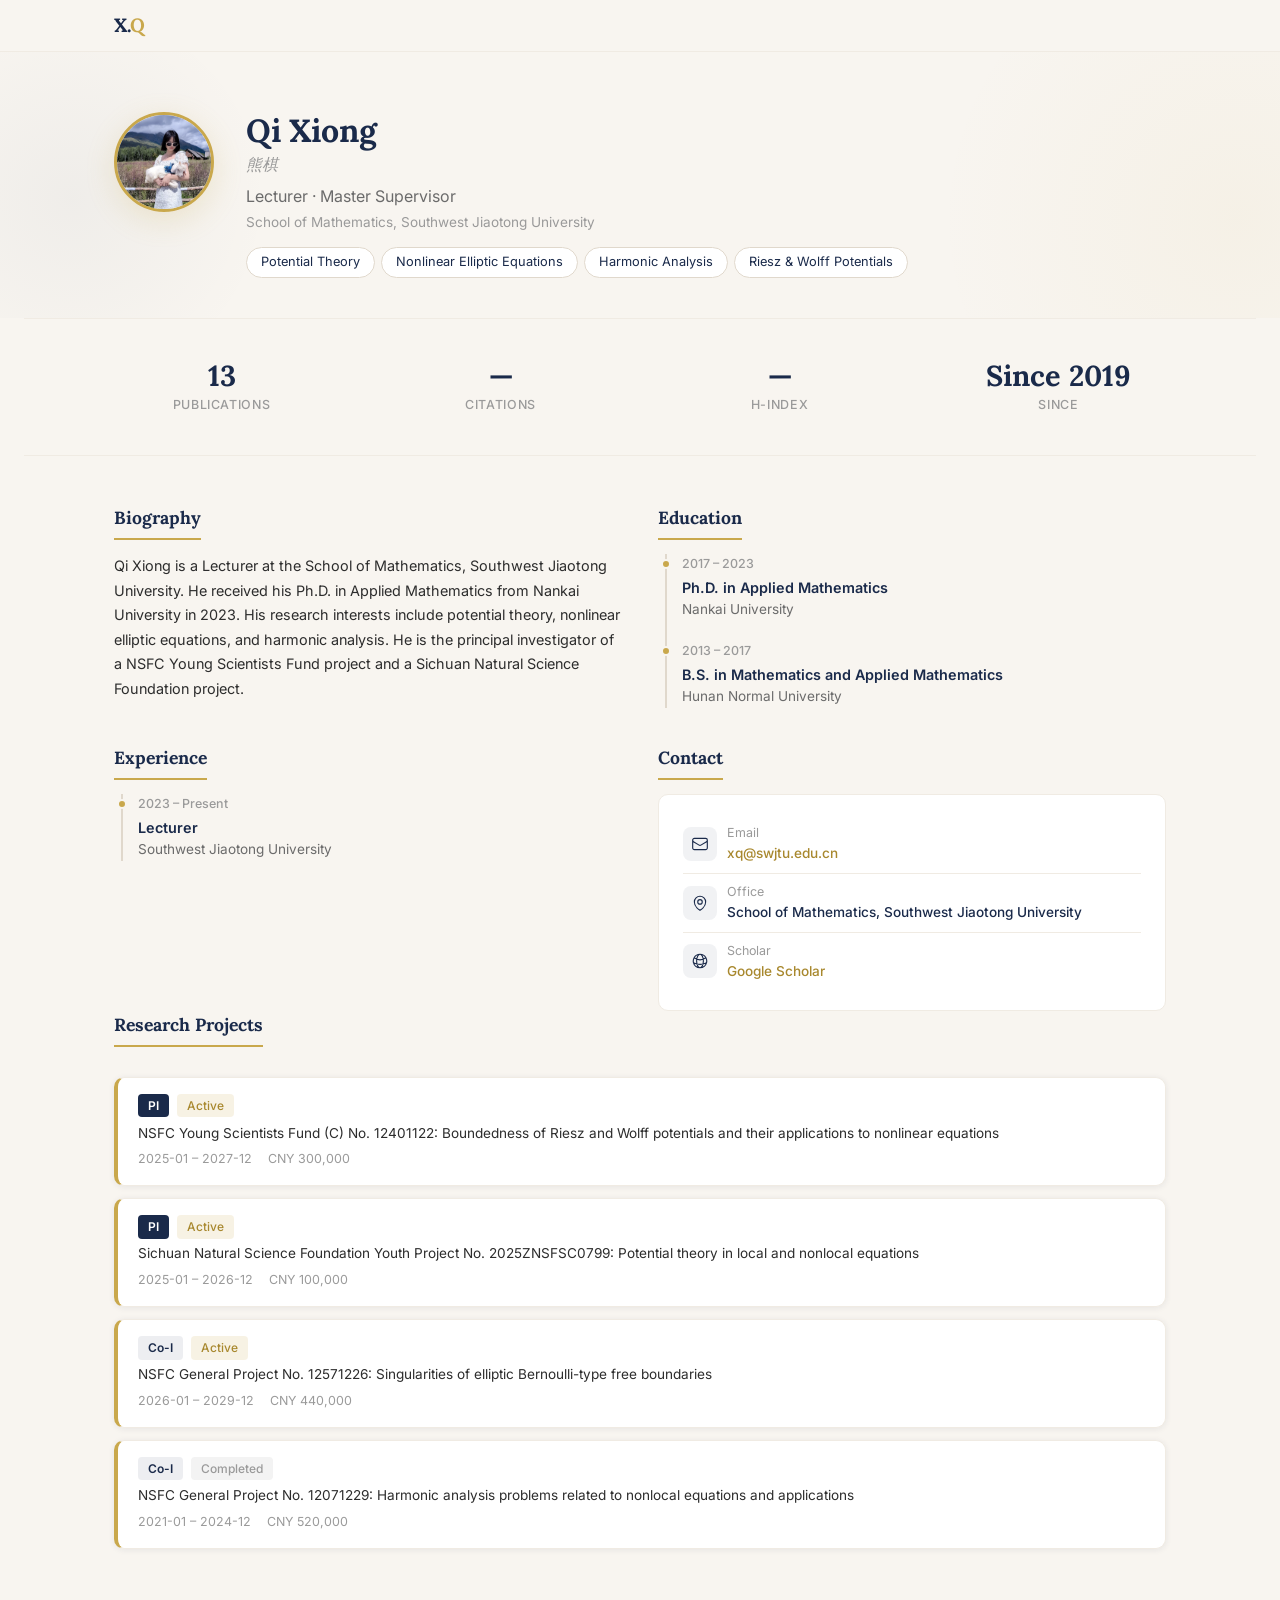
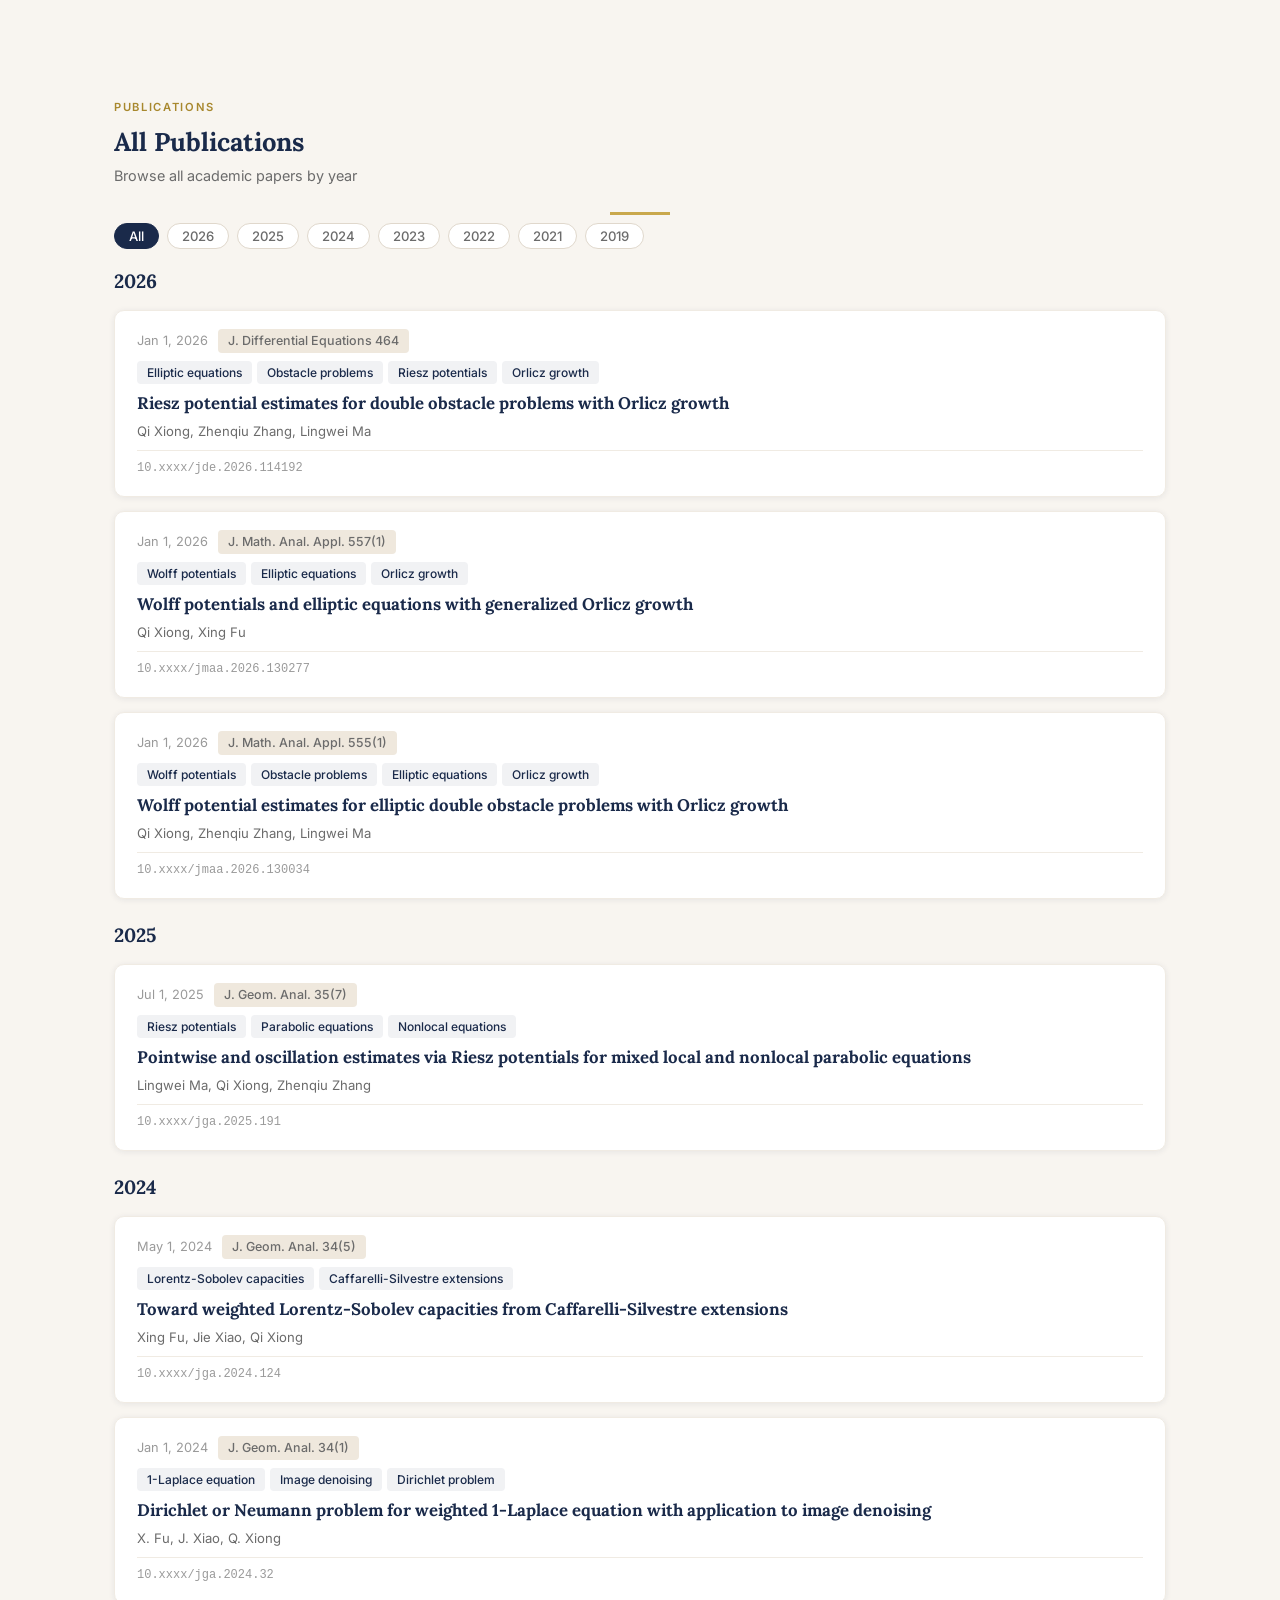
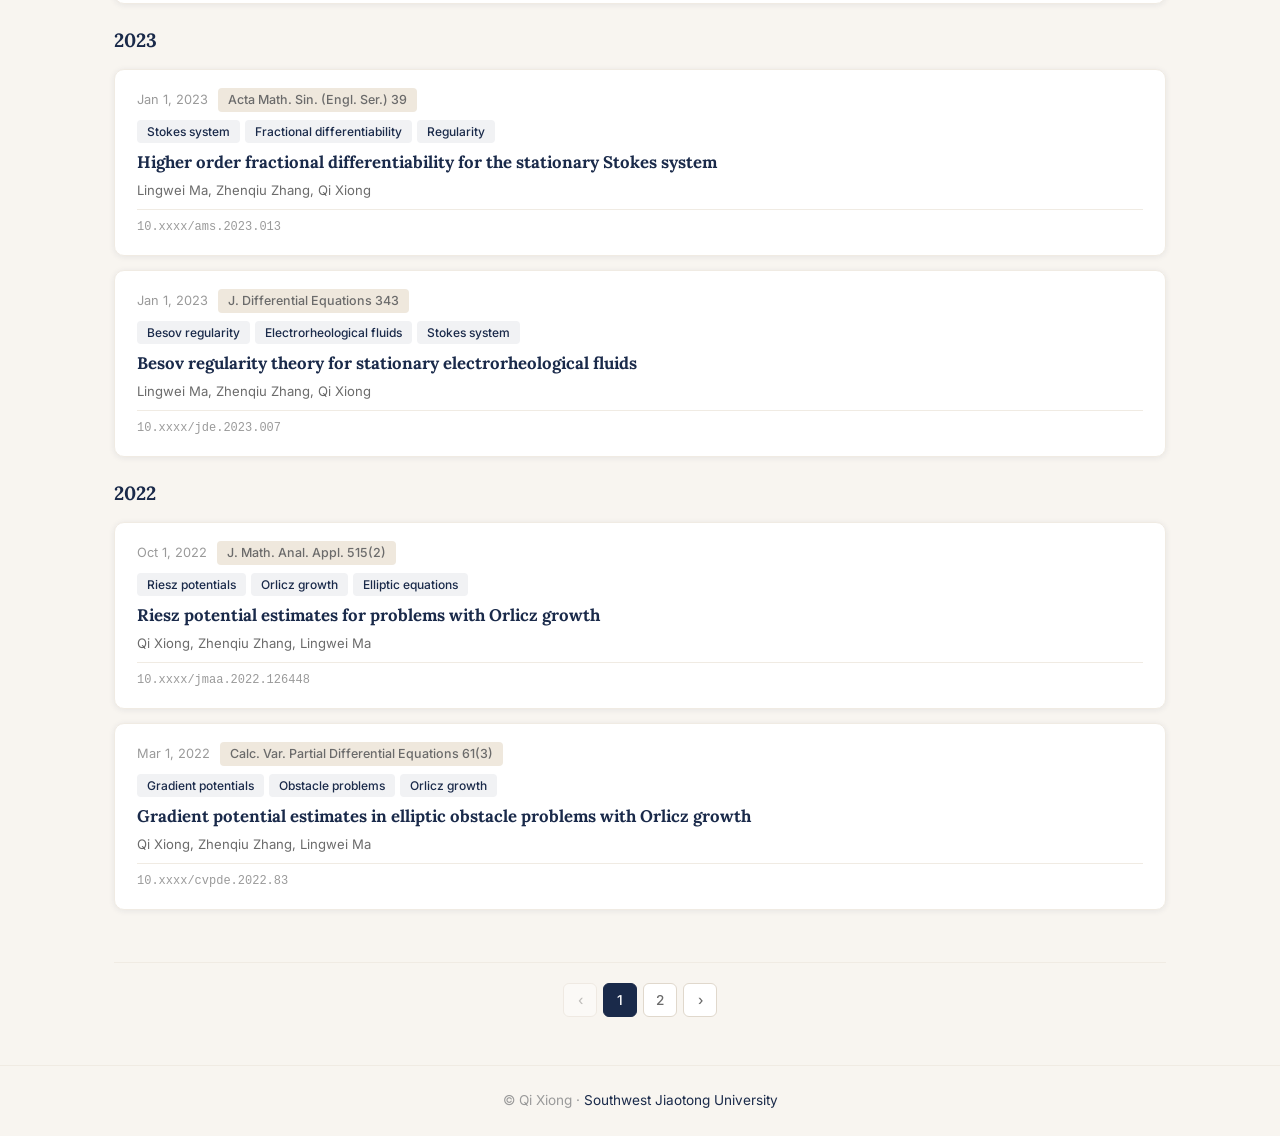
==== commit ac5760fd: "v8" ====
--- a/index.html
+++ b/index.html
@@ -1,10 +1,10 @@
 <!DOCTYPE html>
-<html lang="zh-CN">
+<html lang="en">
 <head>
   <meta charset="UTF-8">
   <meta name="viewport" content="width=device-width, initial-scale=1.0">
-  <title>熊棋 - 西南交通大学 | 学术主页</title>
-  <meta name="description" content="熊棋，西南交通大学数学学院讲师，研究领域包括位势理论、椭圆自由边界、非线性方程等。">
+  <title>Qi Xiong - Southwest Jiaotong University | Academic Homepage</title>
+  <meta name="description" content="Qi Xiong, Lecturer at School of Mathematics, Southwest Jiaotong University. Research interests include potential theory, nonlinear elliptic equations, harmonic analysis.">
   <link rel="preconnect" href="https://fonts.googleapis.com">
   <link rel="preconnect" href="https://fonts.gstatic.com" crossorigin>
   <link href="https://fonts.googleapis.com/css2?family=Inter:wght@400;500;600;700&family=Lora:ital,wght@0,400;0,600;0,700;1,400&display=swap" rel="stylesheet">
@@ -40,6 +40,27 @@
       </div>
     </section>
 
+    <!-- Stats Section -->
+    <div class="stats">
+      <div class="stats-grid">
+        <div class="stat-item fade-in">
+          <div class="stat-number" id="stat-papers">—</div>
+          <div class="stat-label">Publications</div>
+        </div>
+        <div class="stat-item fade-in fade-in-delay-1">
+          <div class="stat-number" id="stat-citations">—</div>
+          <div class="stat-label">Citations</div>
+        </div>
+        <div class="stat-item fade-in fade-in-delay-2">
+          <div class="stat-number" id="stat-hindex">—</div>
+          <div class="stat-label">H-index</div>
+        </div>
+        <div class="stat-item fade-in fade-in-delay-3">
+          <div class="stat-number" id="stat-since">—</div>
+          <div class="stat-label">Since</div>
+        </div>
+      </div>
+    </div>
 
     <!-- About Section -->
     <section class="section">
@@ -47,7 +68,7 @@
 
         <div class="about-layout">
           <div>
-            <h2 class="about-section-title">个人简介</h2>
+            <h2 class="about-section-title">Biography</h2>
             <p class="about-bio" id="about-bio">
               <span class="skeleton" style="display:inline-block;width:100%;height:16px;margin-bottom:8px;"></span>
               <span class="skeleton" style="display:inline-block;width:95%;height:16px;margin-bottom:8px;"></span>
@@ -57,7 +78,7 @@
             </p>
           </div>
           <div>
-            <h2 class="about-section-title">教育经历</h2>
+            <h2 class="about-section-title">Education</h2>
             <div class="timeline" id="education-timeline">
               <div class="skeleton" style="height:60px;margin-bottom:16px;"></div>
               <div class="skeleton" style="height:60px;margin-bottom:16px;"></div>
@@ -67,13 +88,13 @@
 
         <div class="about-layout" style="margin-bottom:0;">
           <div>
-            <h2 class="about-section-title">工作经历</h2>
+            <h2 class="about-section-title">Experience</h2>
             <div class="timeline" id="experience-timeline">
               <div class="skeleton" style="height:60px;"></div>
             </div>
           </div>
           <div>
-            <h2 class="about-section-title">联系方式</h2>
+            <h2 class="about-section-title">Contact</h2>
             <div class="contact-info">
               <div class="contact-item">
                 <div class="contact-item-icon">
@@ -82,7 +103,7 @@
                   </svg>
                 </div>
                 <div>
-                  <div class="contact-item-label">邮箱</div>
+                  <div class="contact-item-label">Email</div>
                   <div class="contact-item-value" id="contact-email"></div>
                 </div>
               </div>
@@ -94,7 +115,7 @@
                   </svg>
                 </div>
                 <div>
-                  <div class="contact-item-label">办公地址</div>
+                  <div class="contact-item-label">Office</div>
                   <div class="contact-item-value" id="contact-office"></div>
                 </div>
               </div>
@@ -105,7 +126,7 @@
                   </svg>
                 </div>
                 <div>
-                  <div class="contact-item-label">学术主页</div>
+                  <div class="contact-item-label">Scholar</div>
                   <div class="contact-item-value" id="contact-scholar"></div>
                 </div>
               </div>
@@ -115,7 +136,7 @@
 
         <!-- Research Projects -->
         <div class="section" style="padding-top:0;">
-          <h2 class="about-section-title">科研项目</h2>
+          <h2 class="about-section-title">Research Projects</h2>
           <div class="projects-list" id="projects-list">
             <div class="skeleton" style="height:80px;margin-bottom:12px;"></div>
             <div class="skeleton" style="height:80px;margin-bottom:12px;"></div>
@@ -131,9 +152,9 @@
     <section class="section">
       <div class="container">
         <div class="page-header">
-          <span class="section-tag">出版物</span>
-          <h1 class="section-title">全部文章</h1>
-          <p class="section-subtitle">按年份浏览所有学术论文</p>
+          <span class="section-tag">Publications</span>
+          <h1 class="section-title">All Publications</h1>
+          <p class="section-subtitle">Browse all academic papers by year</p>
         </div>
 
         <div class="articles-controls" id="filter-controls"></div>
@@ -152,7 +173,7 @@
   <!-- Footer -->
   <footer class="footer">
     <div class="footer-inner">
-      <p class="footer-text">&copy; 熊棋 · <a href="https://www.swjtu.edu.cn" target="_blank" rel="noopener">西南交通大学</a> 数学学院</p>
+      <p class="footer-text">&copy; Qi Xiong · <a href="https://www.swjtu.edu.cn" target="_blank" rel="noopener">Southwest Jiaotong University</a></p>
     </div>
   </footer>
 
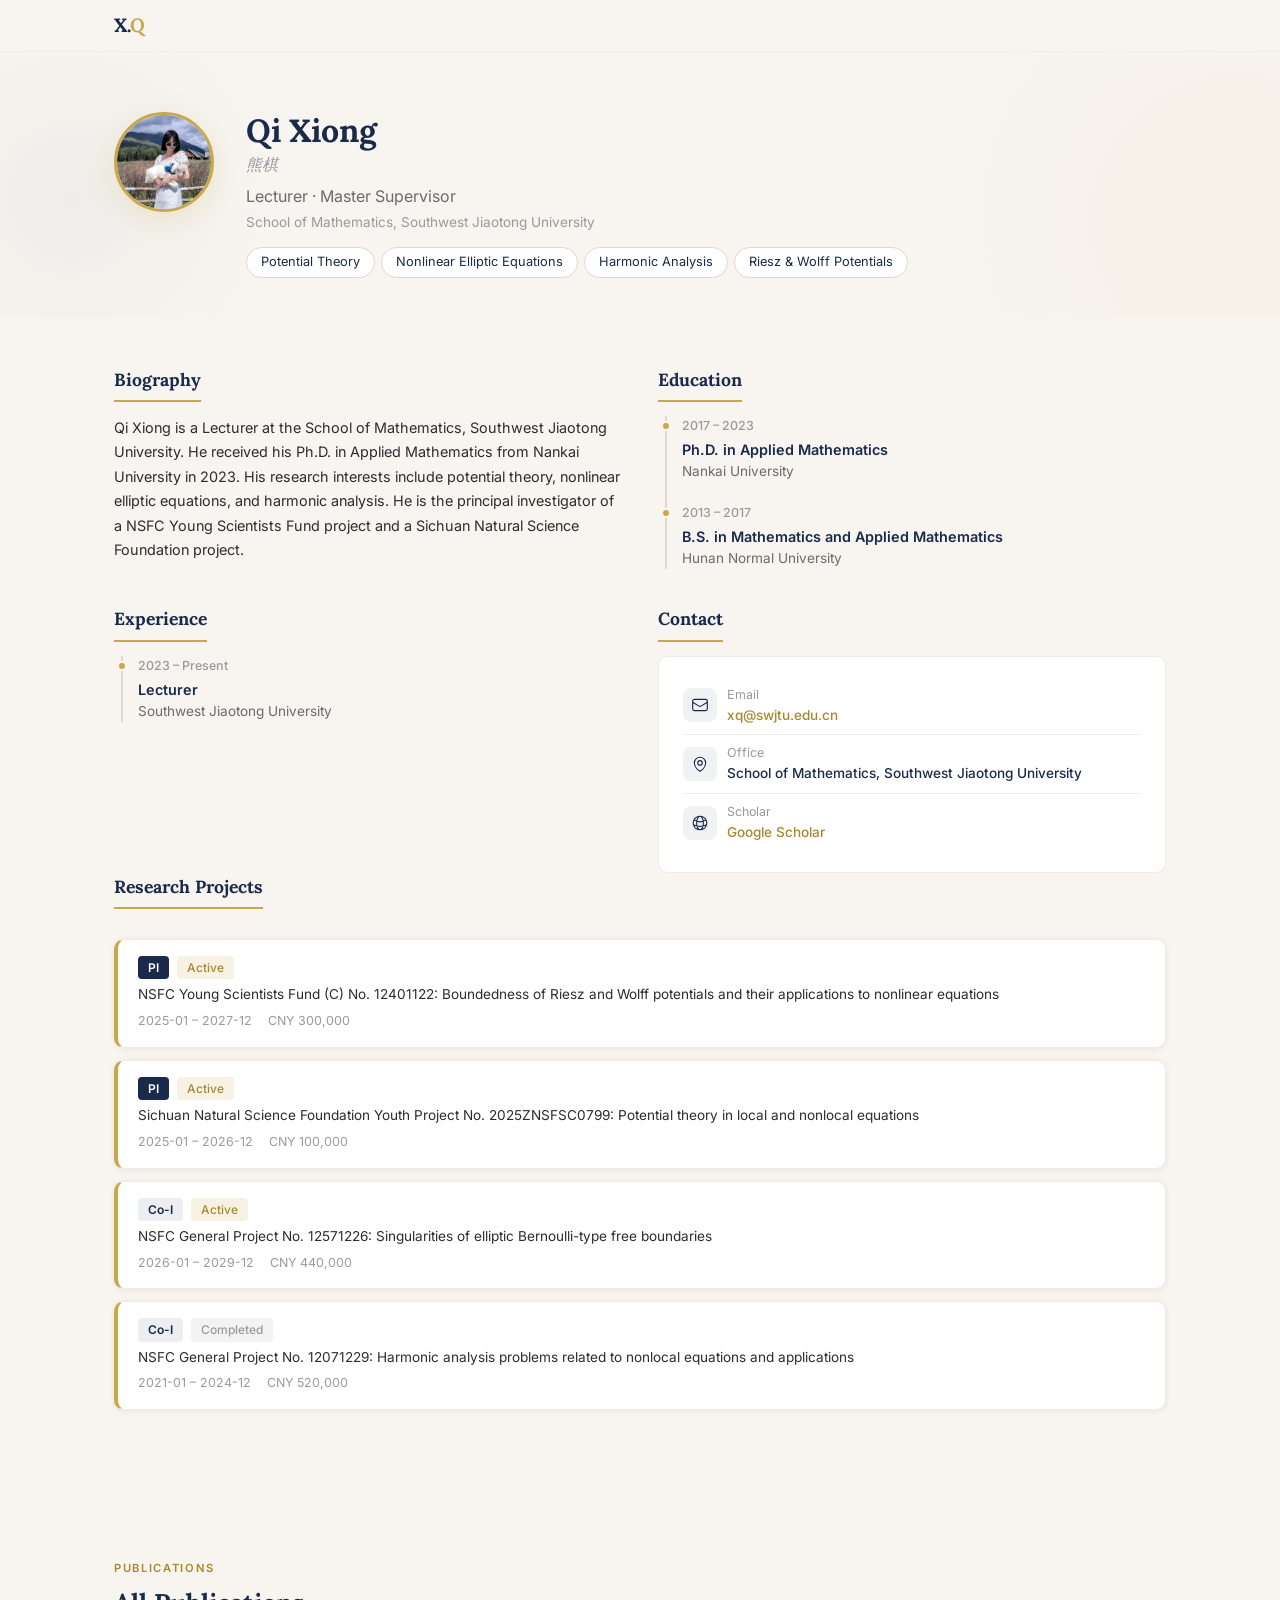
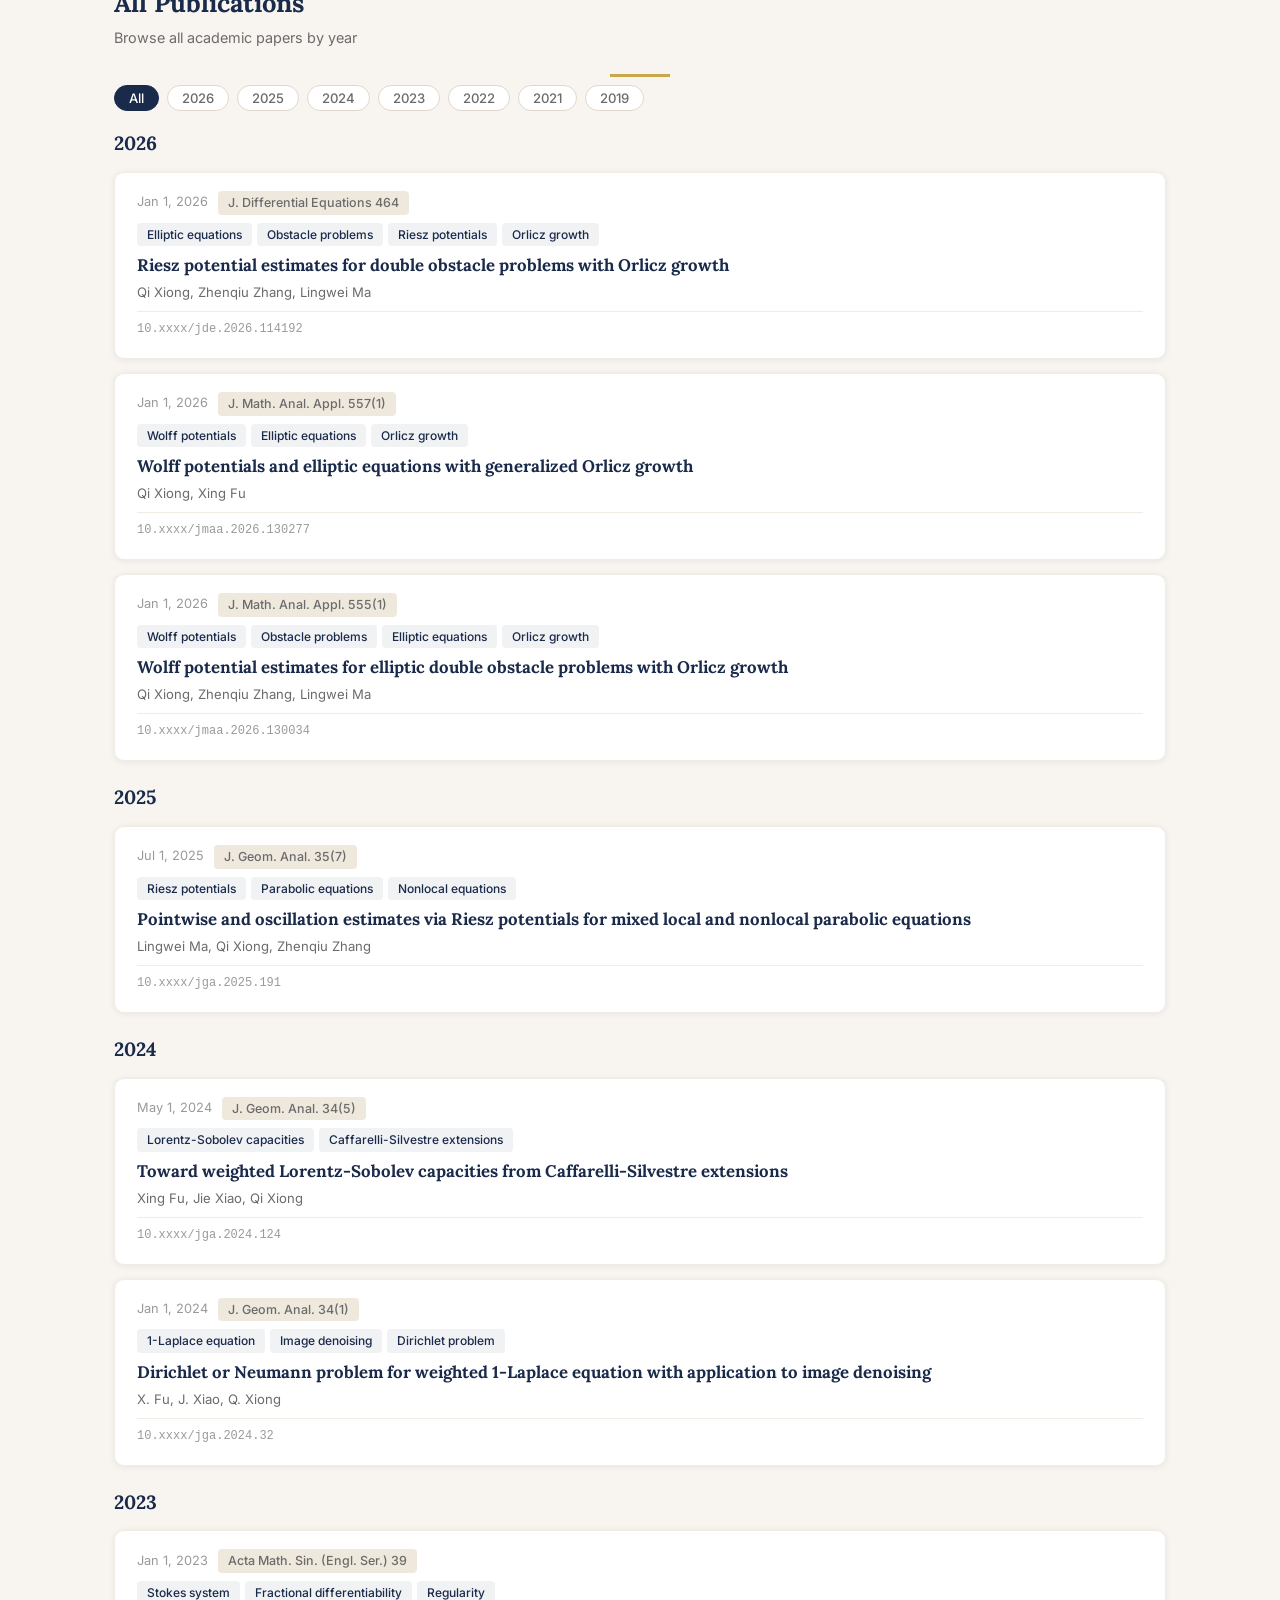
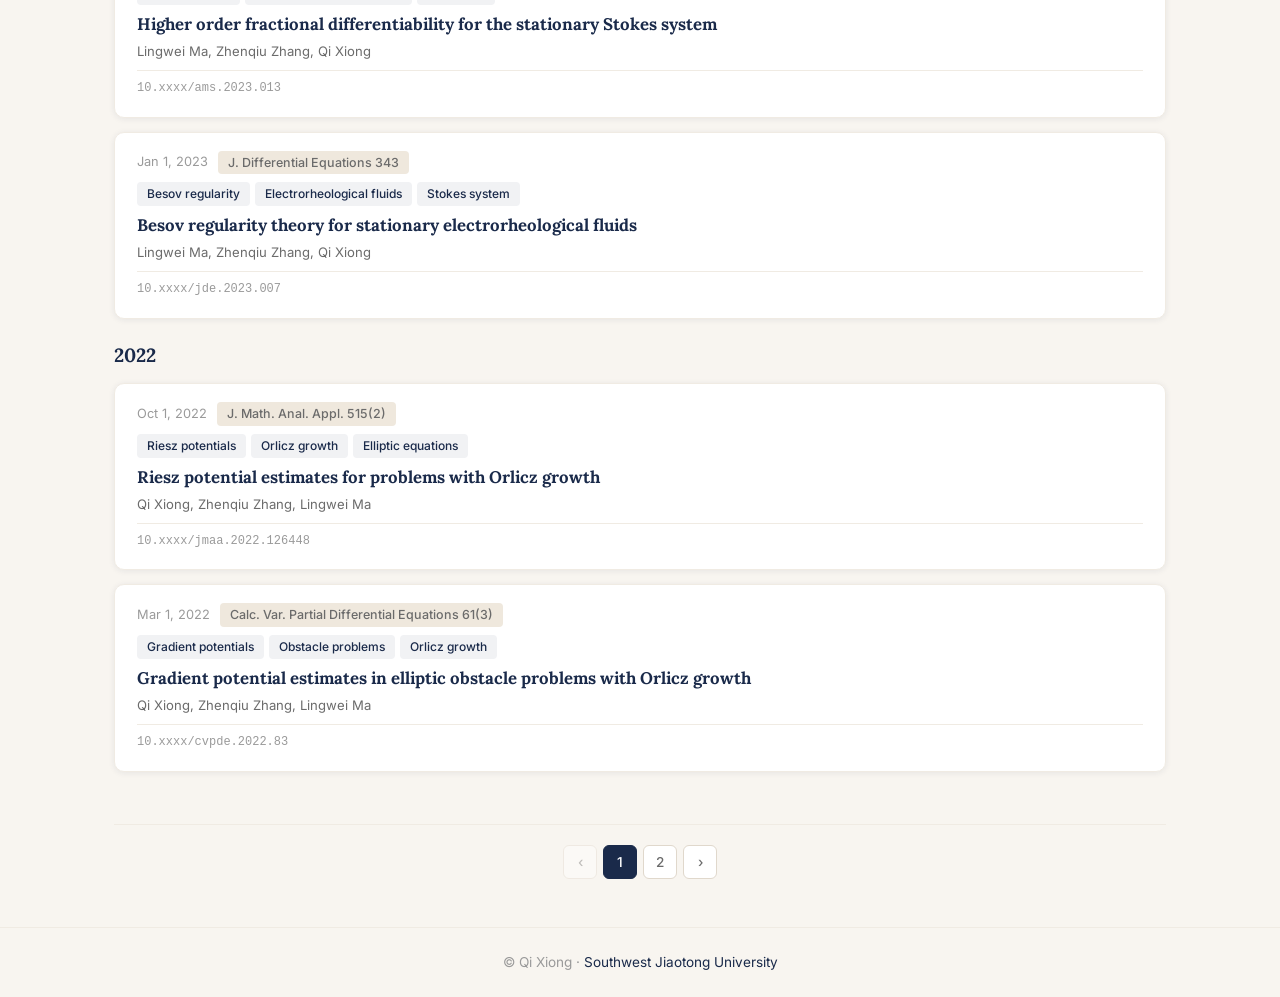
==== commit d761a10a: "v9" ====
--- a/index.html
+++ b/index.html
@@ -40,27 +40,7 @@
       </div>
     </section>
 
-    <!-- Stats Section -->
-    <div class="stats">
-      <div class="stats-grid">
-        <div class="stat-item fade-in">
-          <div class="stat-number" id="stat-papers">—</div>
-          <div class="stat-label">Publications</div>
-        </div>
-        <div class="stat-item fade-in fade-in-delay-1">
-          <div class="stat-number" id="stat-citations">—</div>
-          <div class="stat-label">Citations</div>
-        </div>
-        <div class="stat-item fade-in fade-in-delay-2">
-          <div class="stat-number" id="stat-hindex">—</div>
-          <div class="stat-label">H-index</div>
-        </div>
-        <div class="stat-item fade-in fade-in-delay-3">
-          <div class="stat-number" id="stat-since">—</div>
-          <div class="stat-label">Since</div>
-        </div>
-      </div>
-    </div>
+  
 
     <!-- About Section -->
     <section class="section">
